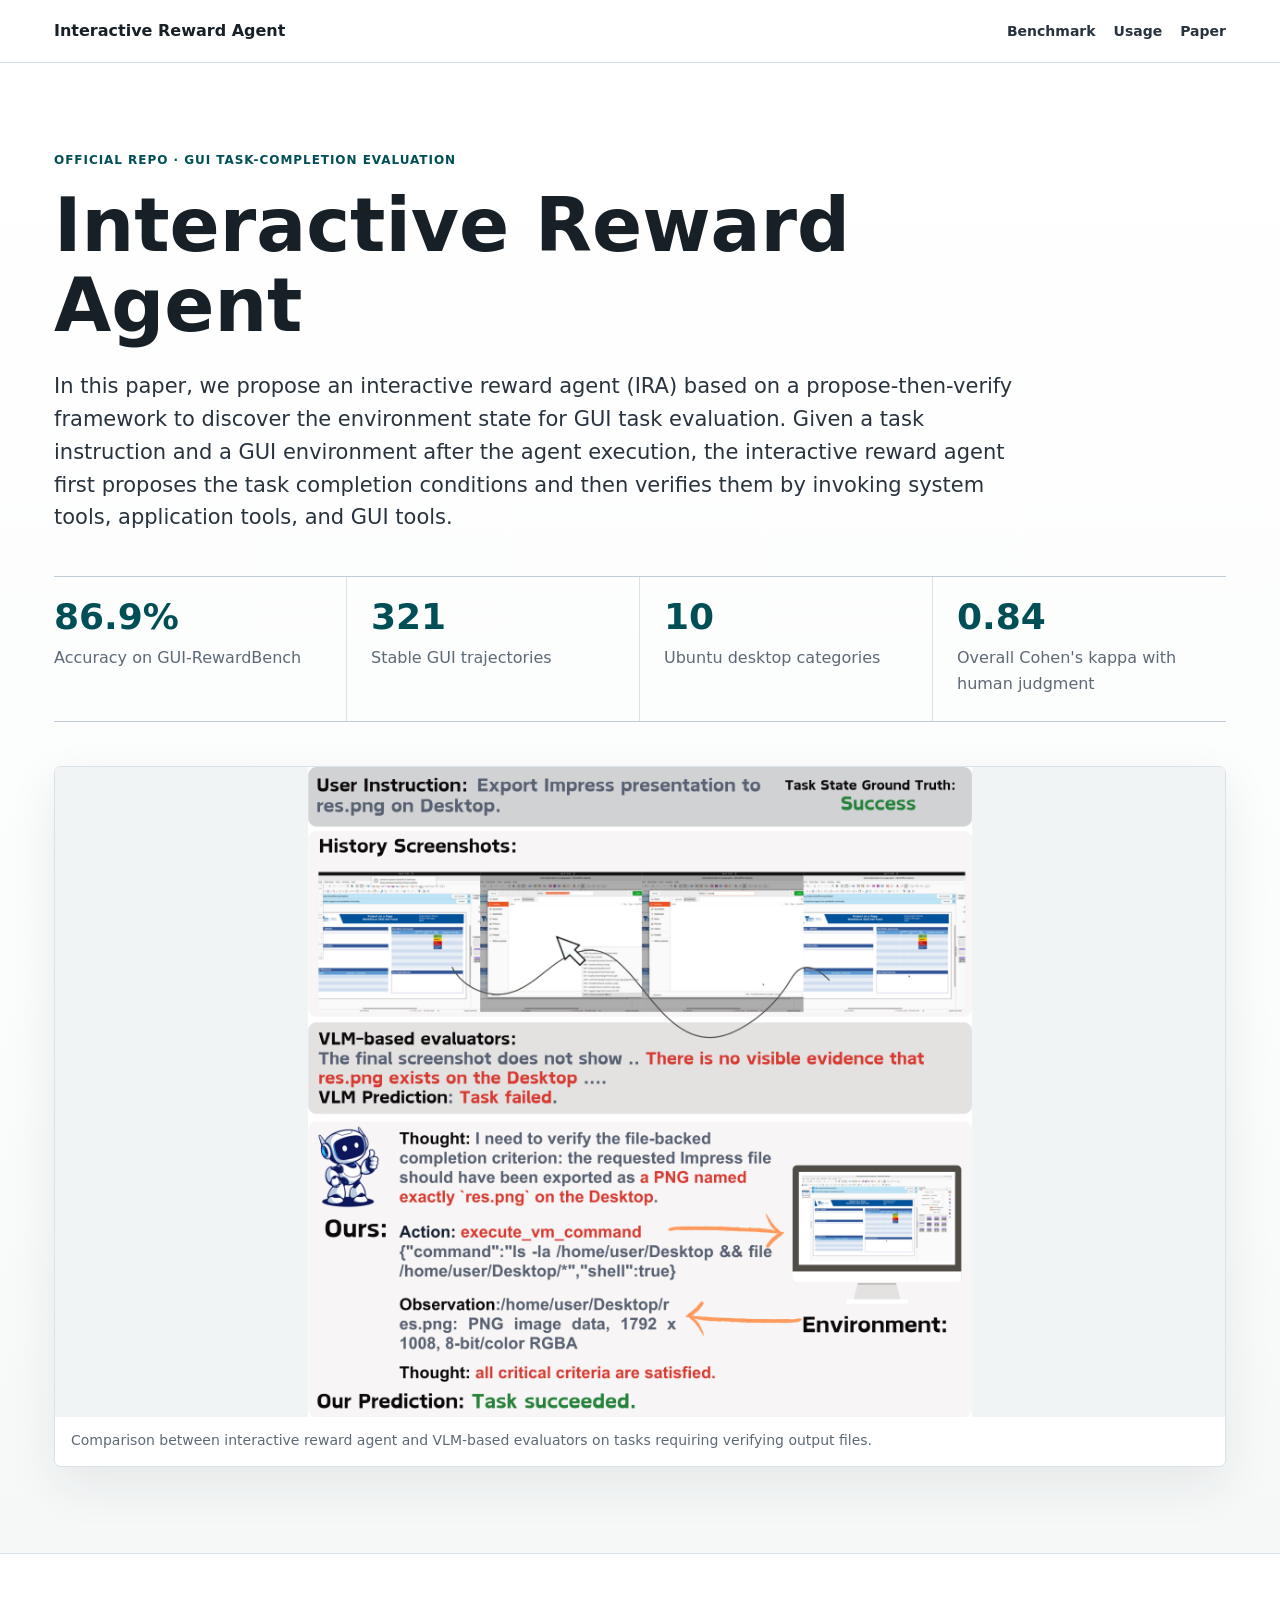
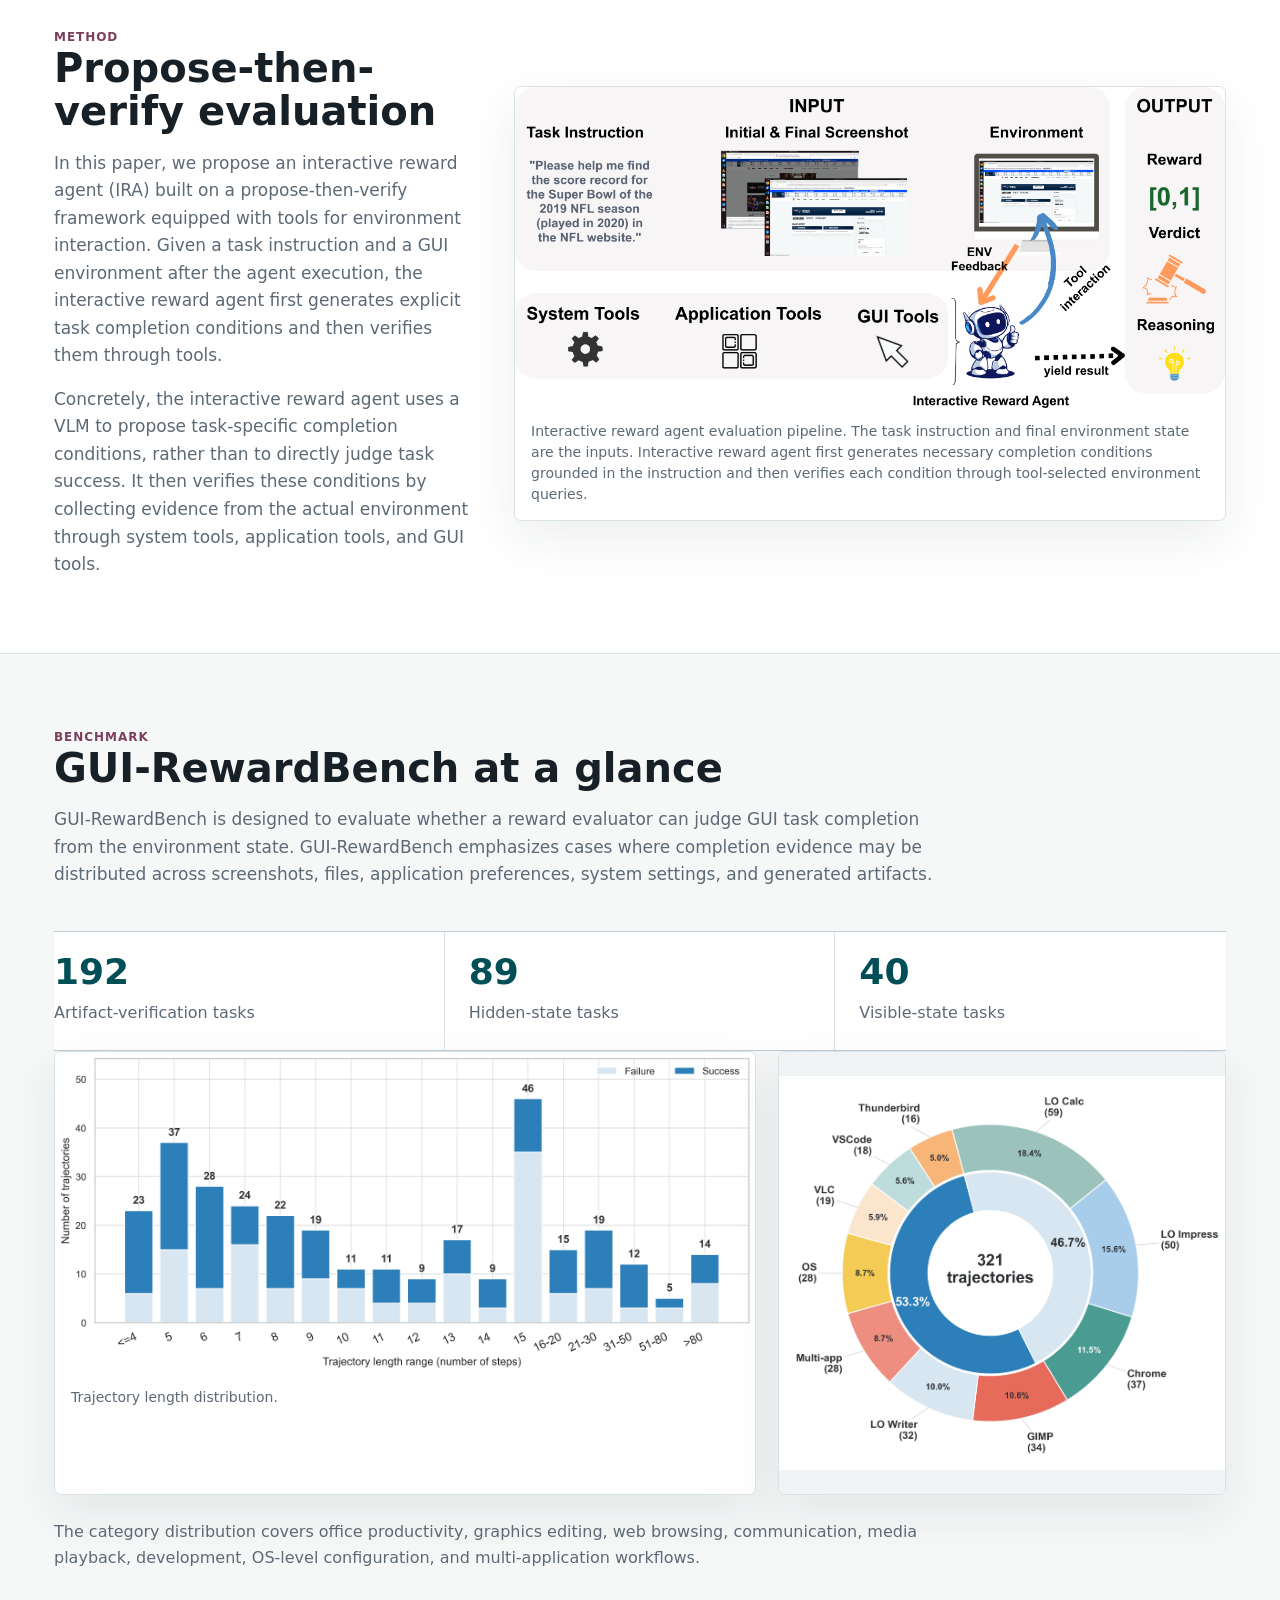
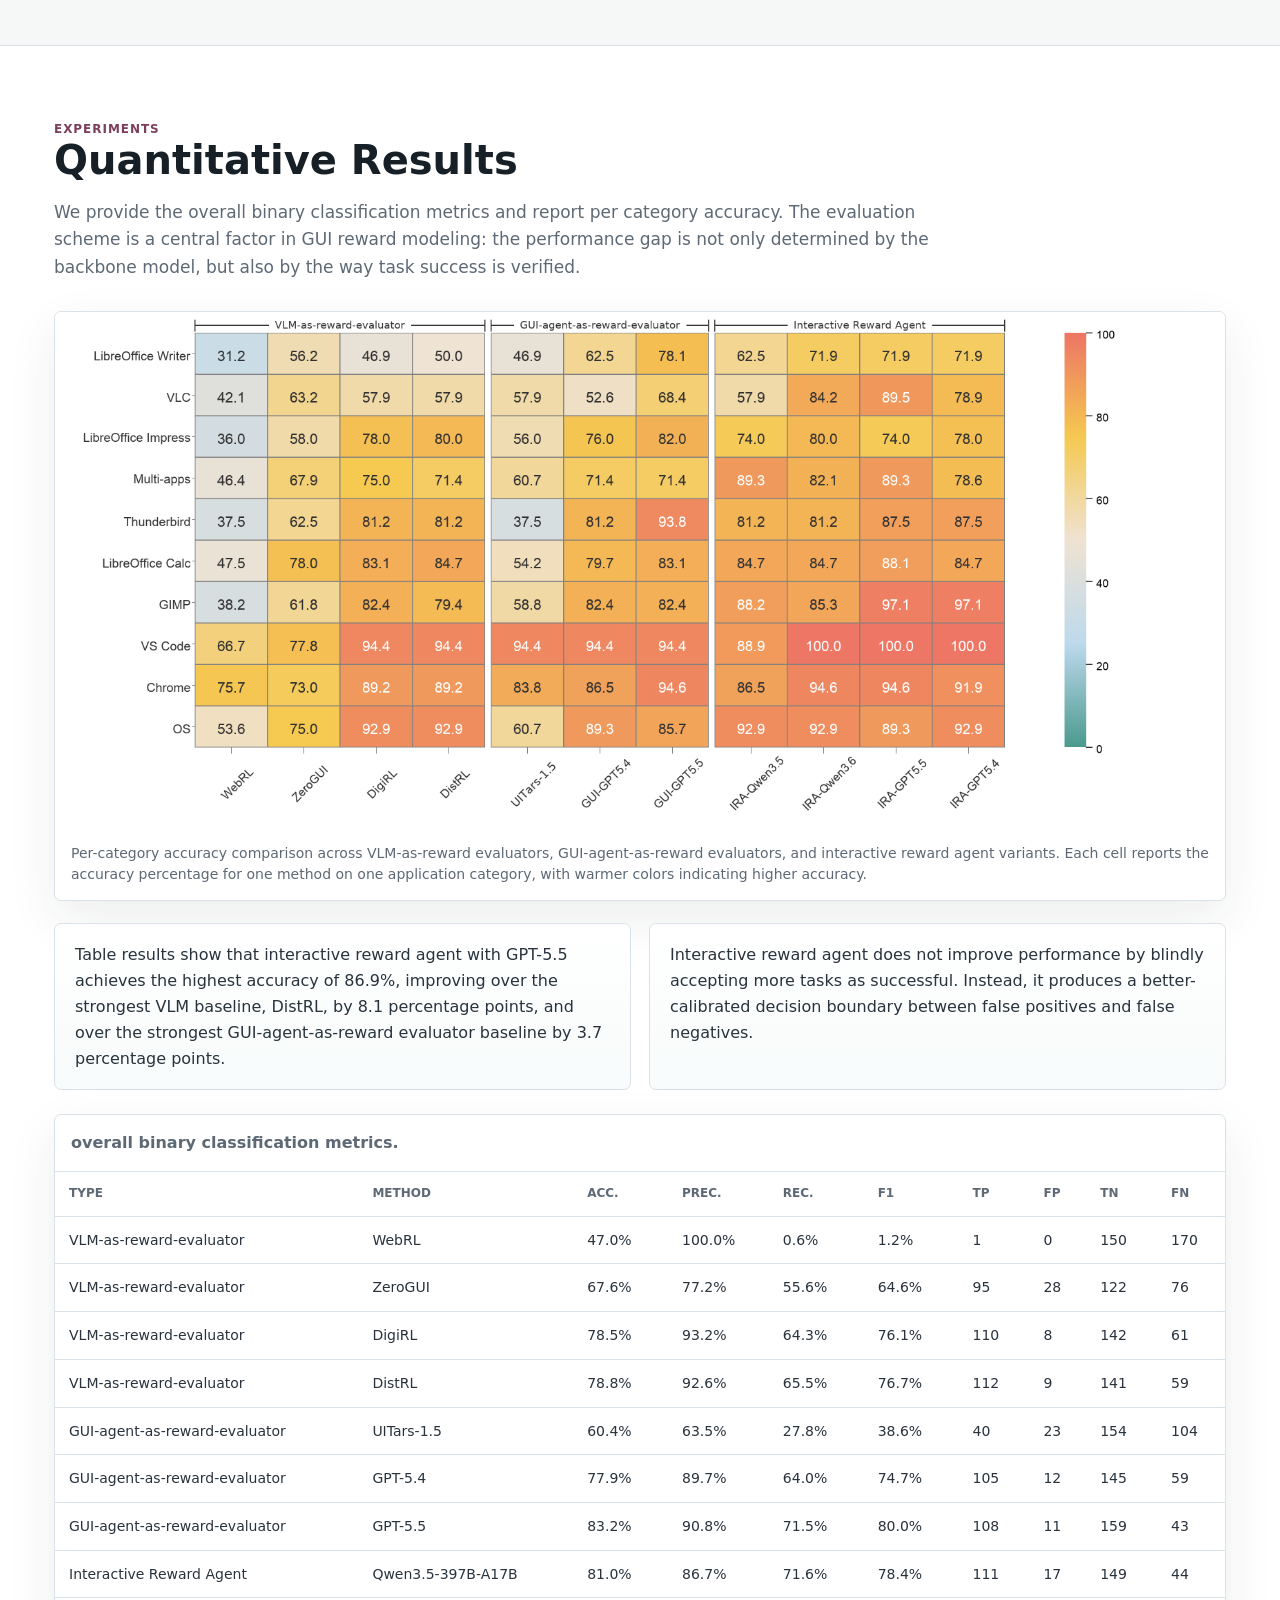
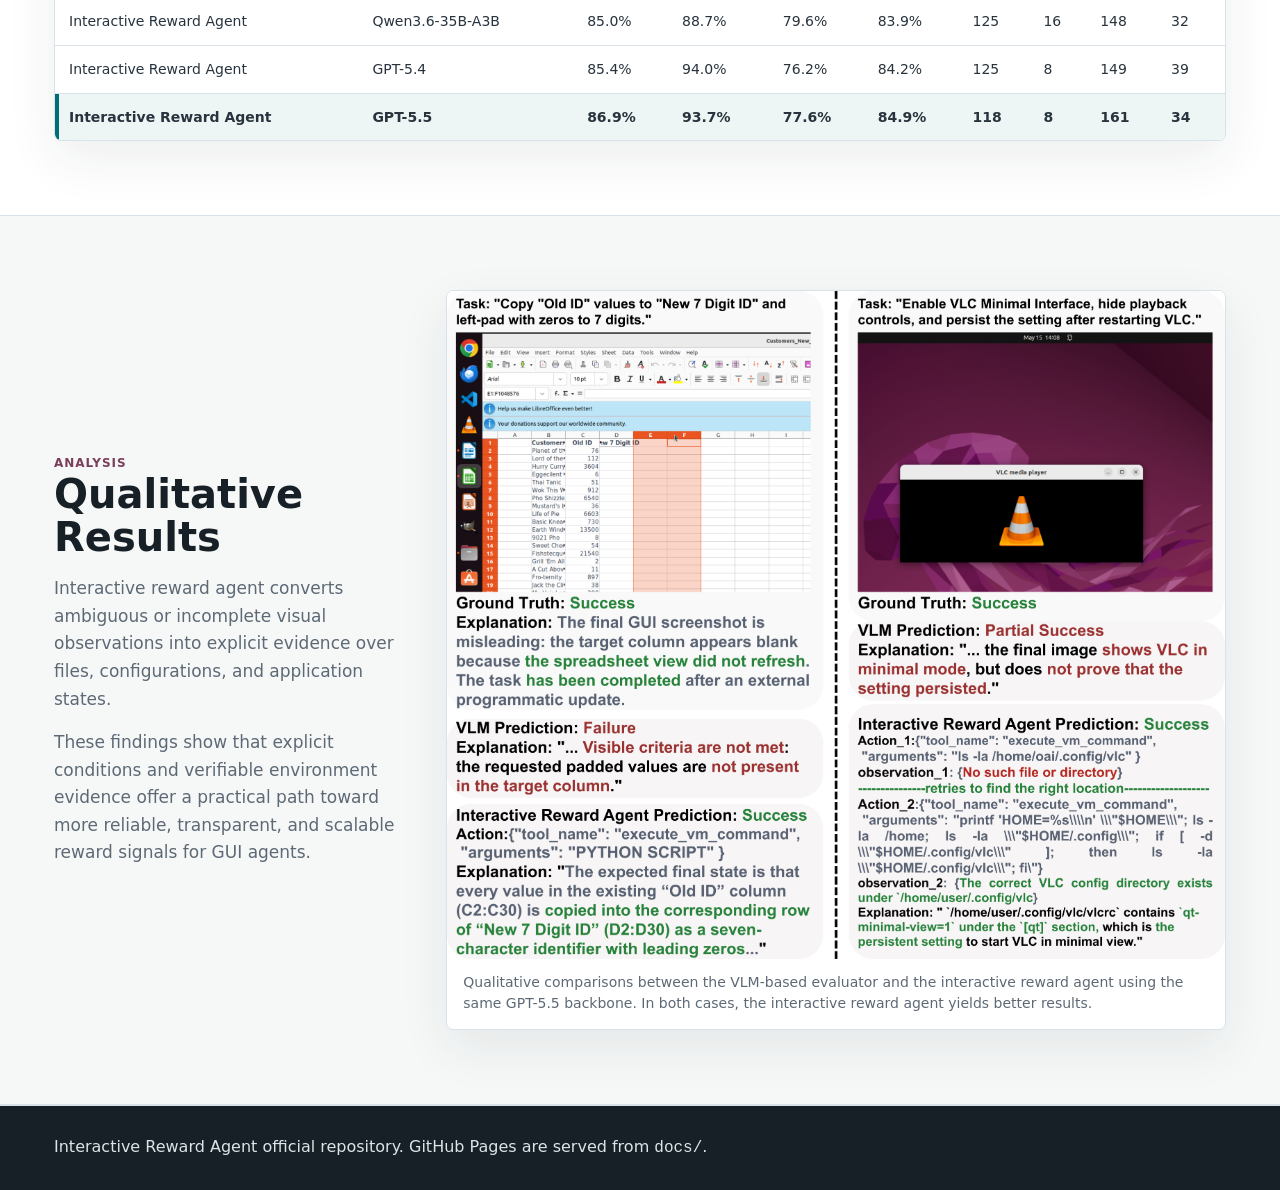
==== docs/index.html @ 178d0f8b "Add GitHub Pages site" ====
<!doctype html>
<html lang="en">
<head>
  <meta charset="utf-8">
  <meta name="viewport" content="width=device-width, initial-scale=1">
  <meta name="description" content="Official project page for Interactive Reward Agent and GUI-RewardBench.">
  <title>Interactive Reward Agent</title>
  <link rel="stylesheet" href="styles.css">
</head>
<body>
<a class="skip-link" href="#main">Skip to main content</a>
<header class="site-header">
  <nav class="nav" aria-label="Primary navigation">
    <a class="brand" href="index.html">Interactive Reward Agent</a>
    <div class="nav-links">
      <a href="benchmark.html">Benchmark</a>
      <a href="usage.html">Usage</a>
      <a href="paper.html">Paper</a>
    </div>
  </nav>
</header>

<main id="main">
  <section class="paper-hero" aria-labelledby="page-title">
    <div class="container paper-hero-inner">
      <p class="eyebrow">Official Repo · GUI Task-Completion Evaluation</p>
      <h1 id="page-title">Interactive Reward Agent</h1>
      <p class="lead">In this paper, we propose an interactive reward agent (IRA) based on a propose-then-verify framework to discover the environment state for GUI task evaluation. Given a task instruction and a GUI environment after the agent execution, the interactive reward agent first proposes the task completion conditions and then verifies them by invoking system tools, application tools, and GUI tools.</p>
      <dl class="fact-strip" aria-label="Paper summary">
        <div>
          <dt>86.9%</dt>
          <dd>Accuracy on GUI-RewardBench</dd>
        </div>
        <div>
          <dt>321</dt>
          <dd>Stable GUI trajectories</dd>
        </div>
        <div>
          <dt>10</dt>
          <dd>Ubuntu desktop categories</dd>
        </div>
        <div>
          <dt>0.84</dt>
          <dd>Overall Cohen's kappa with human judgment</dd>
        </div>
      </dl>
    </div>
    <div class="container hero-figure-wrap">
      <figure class="paper-figure hero-figure">
        <img src="assets/figures/figure1.png" width="2872" height="2812" alt="Comparison between Interactive Reward Agent and VLM-based evaluators on an output-file verification task.">
        <figcaption>Comparison between interactive reward agent and VLM-based evaluators on tasks requiring verifying output files.</figcaption>
      </figure>
    </div>
  </section>

  <section class="paper-section" aria-labelledby="method-title">
    <div class="container two-column">
      <div class="section-copy">
        <p class="section-kicker">Method</p>
        <h2 id="method-title">Propose-then-verify evaluation</h2>
        <p>In this paper, we propose an interactive reward agent (IRA) built on a propose-then-verify framework equipped with tools for environment interaction. Given a task instruction and a GUI environment after the agent execution, the interactive reward agent first generates explicit task completion conditions and then verifies them through tools.</p>
        <p>Concretely, the interactive reward agent uses a VLM to propose task-specific completion conditions, rather than to directly judge task success. It then verifies these conditions by collecting evidence from the actual environment through system tools, application tools, and GUI tools.</p>
      </div>
      <figure class="paper-figure">
        <img src="assets/figures/image.png" width="4721" height="2134" alt="Interactive Reward Agent evaluation pipeline from task instruction to final reward.">
        <figcaption>Interactive reward agent evaluation pipeline. The task instruction and final environment state are the inputs. Interactive reward agent first generates necessary completion conditions grounded in the instruction and then verifies each condition through tool-selected environment queries.</figcaption>
      </figure>
    </div>
  </section>

  <section class="paper-section muted-section" aria-labelledby="bench-title">
    <div class="container">
      <div class="section-copy wide-copy">
        <p class="section-kicker">Benchmark</p>
        <h2 id="bench-title">GUI-RewardBench at a glance</h2>
        <p>GUI-RewardBench is designed to evaluate whether a reward evaluator can judge GUI task completion from the environment state. GUI-RewardBench emphasizes cases where completion evidence may be distributed across screenshots, files, application preferences, system settings, and generated artifacts.</p>
      </div>
      <dl class="bench-strip" aria-label="GUI-RewardBench composition">
        <div><dt>192</dt><dd>Artifact-verification tasks</dd></div>
        <div><dt>89</dt><dd>Hidden-state tasks</dd></div>
        <div><dt>40</dt><dd>Visible-state tasks</dd></div>
      </dl>
      <div class="figure-pair">
        <figure class="paper-figure">
          <img src="assets/figures/rewardbench_trajectory_length.png" width="3236" height="1492" alt="Distribution of GUI-RewardBench trajectory lengths.">
          <figcaption>Trajectory length distribution.</figcaption>
        </figure>
        <figure class="paper-figure portrait-figure">
          <img src="assets/figures/rewardbench_category_outcome_donut.png" width="1955" height="1723" alt="GUI-RewardBench task category distribution.">
          <figcaption>Task category distribution.</figcaption>
        </figure>
      </div>
      <p class="section-note">The category distribution covers office productivity, graphics editing, web browsing, communication, media playback, development, OS-level configuration, and multi-application workflows.</p>
    </div>
  </section>

  <section class="paper-section" aria-labelledby="result-title">
    <div class="container">
      <div class="section-copy wide-copy">
        <p class="section-kicker">Experiments</p>
        <h2 id="result-title">Quantitative Results</h2>
        <p>We provide the overall binary classification metrics and report per category accuracy. The evaluation scheme is a central factor in GUI reward modeling: the performance gap is not only determined by the backbone model, but also by the way task success is verified.</p>
      </div>
      <figure class="paper-figure wide-figure">
        <img src="assets/figures/imageheat_annotated.png" width="3390" height="1500" alt="Per-category accuracy heatmap across evaluator families.">
        <figcaption>Per-category accuracy comparison across VLM-as-reward evaluators, GUI-agent-as-reward evaluators, and interactive reward agent variants. Each cell reports the accuracy percentage for one method on one application category, with warmer colors indicating higher accuracy.</figcaption>
      </figure>
      <div class="result-readout">
        <p>Table results show that interactive reward agent with GPT-5.5 achieves the highest accuracy of 86.9%, improving over the strongest VLM baseline, DistRL, by 8.1 percentage points, and over the strongest GUI-agent-as-reward evaluator baseline by 3.7 percentage points.</p>
        <p>Interactive reward agent does not improve performance by blindly accepting more tasks as successful. Instead, it produces a better-calibrated decision boundary between false positives and false negatives.</p>
      </div>
      <div class="table-wrap paper-table-wrap" aria-label="Overall binary classification metrics">
        <table>
          <caption>overall binary classification metrics.</caption>
          <thead>
            <tr>
              <th>Type</th>
              <th>Method</th>
              <th>Acc.</th>
              <th>Prec.</th>
              <th>Rec.</th>
              <th>F1</th>
              <th>TP</th>
              <th>FP</th>
              <th>TN</th>
              <th>FN</th>
            </tr>
          </thead>
          <tbody>
            <tr><td>VLM-as-reward-evaluator</td><td>WebRL</td><td>47.0%</td><td>100.0%</td><td>0.6%</td><td>1.2%</td><td>1</td><td>0</td><td>150</td><td>170</td></tr>
            <tr><td>VLM-as-reward-evaluator</td><td>ZeroGUI</td><td>67.6%</td><td>77.2%</td><td>55.6%</td><td>64.6%</td><td>95</td><td>28</td><td>122</td><td>76</td></tr>
            <tr><td>VLM-as-reward-evaluator</td><td>DigiRL</td><td>78.5%</td><td>93.2%</td><td>64.3%</td><td>76.1%</td><td>110</td><td>8</td><td>142</td><td>61</td></tr>
            <tr><td>VLM-as-reward-evaluator</td><td>DistRL</td><td>78.8%</td><td>92.6%</td><td>65.5%</td><td>76.7%</td><td>112</td><td>9</td><td>141</td><td>59</td></tr>
            <tr><td>GUI-agent-as-reward-evaluator</td><td>UITars-1.5</td><td>60.4%</td><td>63.5%</td><td>27.8%</td><td>38.6%</td><td>40</td><td>23</td><td>154</td><td>104</td></tr>
            <tr><td>GUI-agent-as-reward-evaluator</td><td>GPT-5.4</td><td>77.9%</td><td>89.7%</td><td>64.0%</td><td>74.7%</td><td>105</td><td>12</td><td>145</td><td>59</td></tr>
            <tr><td>GUI-agent-as-reward-evaluator</td><td>GPT-5.5</td><td>83.2%</td><td>90.8%</td><td>71.5%</td><td>80.0%</td><td>108</td><td>11</td><td>159</td><td>43</td></tr>
            <tr><td>Interactive Reward Agent</td><td>Qwen3.5-397B-A17B</td><td>81.0%</td><td>86.7%</td><td>71.6%</td><td>78.4%</td><td>111</td><td>17</td><td>149</td><td>44</td></tr>
            <tr><td>Interactive Reward Agent</td><td>Qwen3.6-35B-A3B</td><td>85.0%</td><td>88.7%</td><td>79.6%</td><td>83.9%</td><td>125</td><td>16</td><td>148</td><td>32</td></tr>
            <tr><td>Interactive Reward Agent</td><td>GPT-5.4</td><td>85.4%</td><td>94.0%</td><td>76.2%</td><td>84.2%</td><td>125</td><td>8</td><td>149</td><td>39</td></tr>
            <tr class="highlight-row"><td>Interactive Reward Agent</td><td>GPT-5.5</td><td>86.9%</td><td>93.7%</td><td>77.6%</td><td>84.9%</td><td>118</td><td>8</td><td>161</td><td>34</td></tr>
          </tbody>
        </table>
      </div>
    </div>
  </section>

  <section class="paper-section muted-section" aria-labelledby="qual-title">
    <div class="container two-column qualitative-grid">
      <div class="section-copy">
        <p class="section-kicker">Analysis</p>
        <h2 id="qual-title">Qualitative Results</h2>
        <p>Interactive reward agent converts ambiguous or incomplete visual observations into explicit evidence over files, configurations, and application states.</p>
        <p>These findings show that explicit conditions and verifiable environment evidence offer a practical path toward more reliable, transparent, and scalable reward signals for GUI agents.</p>
      </div>
      <figure class="paper-figure">
        <img src="assets/figures/quant.png" width="4477" height="3845" alt="Qualitative comparison between the VLM-based evaluator and Interactive Reward Agent.">
        <figcaption>Qualitative comparisons between the VLM-based evaluator and the interactive reward agent using the same GPT-5.5 backbone. In both cases, the interactive reward agent yields better results.</figcaption>
      </figure>
    </div>
  </section>
</main>
<footer class="footer">
  <div class="container">
    <p>Interactive Reward Agent official repository. GitHub Pages are served from <code>docs/</code>.</p>
  </div>
</footer>
</body>
</html>
---- docs/styles.css ----
:root {
  --ink: #172026;
  --ink-soft: #28333d;
  --muted: #5d6975;
  --line: #d9e2e8;
  --line-strong: #bfccd5;
  --paper: #ffffff;
  --page: #f6f8f8;
  --page-warm: #f9f7f2;
  --tint: #edf6f4;
  --teal: #006d77;
  --teal-dark: #004f56;
  --plum: #7b3f5c;
  --gold: #9a6b10;
  --focus: #1b6fc9;
  --shadow: 0 18px 50px rgba(23, 32, 38, 0.08);
}

* { box-sizing: border-box; }

html { scroll-behavior: smooth; }

body {
  margin: 0;
  color: var(--ink);
  background: var(--page);
  font-family: Inter, ui-sans-serif, system-ui, -apple-system, BlinkMacSystemFont, "Segoe UI", sans-serif;
  font-size: 16px;
  line-height: 1.62;
  letter-spacing: 0;
}

a {
  color: var(--teal-dark);
  text-decoration-thickness: 0.08em;
  text-underline-offset: 0.18em;
}

a:focus-visible,
button:focus-visible {
  outline: 3px solid var(--focus);
  outline-offset: 3px;
}

code { font-family: "SFMono-Regular", Consolas, "Liberation Mono", monospace; }

.skip-link {
  position: absolute;
  left: 16px;
  top: -60px;
  z-index: 1000;
  background: var(--paper);
  color: var(--ink);
  padding: 10px 14px;
  border: 1px solid var(--line);
  border-radius: 6px;
}

.skip-link:focus { top: 16px; }

.site-header {
  position: sticky;
  top: 0;
  z-index: 100;
  background: rgba(255, 255, 255, 0.94);
  border-bottom: 1px solid var(--line);
  backdrop-filter: blur(14px);
}

.nav {
  max-width: 1220px;
  margin: 0 auto;
  min-height: 62px;
  padding: 0 24px;
  display: flex;
  align-items: center;
  justify-content: space-between;
  gap: 24px;
}

.brand {
  font-weight: 850;
  color: var(--ink);
  text-decoration: none;
}

.nav-links {
  display: flex;
  align-items: center;
  gap: 18px;
  flex-wrap: wrap;
}

.nav-links a {
  color: var(--ink-soft);
  text-decoration: none;
  font-weight: 760;
  font-size: 14px;
}

.nav-links a:hover { color: var(--teal-dark); }

.container {
  max-width: 1220px;
  margin: 0 auto;
  padding: 74px 24px;
}

.paper-hero {
  background:
    linear-gradient(180deg, #ffffff 0%, #fbfcfc 62%, var(--page) 100%);
  border-bottom: 1px solid var(--line);
}

.paper-hero-inner {
  padding-top: 88px;
  padding-bottom: 34px;
}

.eyebrow,
.section-kicker {
  margin: 0 0 16px;
  color: var(--teal-dark);
  font-size: 12px;
  font-weight: 850;
  letter-spacing: 0.08em;
  text-transform: uppercase;
}

h1,
h2,
h3 {
  margin: 0;
  color: var(--ink);
  line-height: 1.08;
  letter-spacing: 0;
}

h1 {
  max-width: 980px;
  font-size: 74px;
}

h2 { font-size: 40px; }
h3 { font-size: 21px; }

.lead {
  max-width: 980px;
  margin: 24px 0 0;
  color: var(--ink-soft);
  font-size: 21px;
  line-height: 1.56;
}

.fact-strip,
.bench-strip {
  margin: 42px 0 0;
  padding: 0;
  display: grid;
  border-top: 1px solid var(--line-strong);
  border-bottom: 1px solid var(--line-strong);
}

.fact-strip {
  grid-template-columns: repeat(4, 1fr);
}

.bench-strip {
  grid-template-columns: repeat(3, 1fr);
  background: var(--paper);
}

.fact-strip div,
.bench-strip div {
  padding: 22px 24px 24px;
  border-right: 1px solid var(--line);
}

.fact-strip div:first-child,
.bench-strip div:first-child {
  padding-left: 0;
}

.fact-strip div:last-child,
.bench-strip div:last-child {
  border-right: 0;
}

dt {
  margin: 0;
  color: var(--teal-dark);
  font-size: 36px;
  font-weight: 880;
  line-height: 1;
}

dd {
  margin: 10px 0 0;
  color: var(--muted);
}

.hero-figure-wrap {
  padding-top: 10px;
  padding-bottom: 86px;
}

.paper-section {
  background: var(--paper);
  border-bottom: 1px solid var(--line);
}

.muted-section {
  background: var(--page);
}

.two-column {
  display: grid;
  grid-template-columns: minmax(290px, 0.74fr) minmax(0, 1.26fr);
  gap: 42px;
  align-items: center;
}

.qualitative-grid {
  grid-template-columns: minmax(280px, 0.62fr) minmax(0, 1.38fr);
}

.section-copy {
  max-width: 590px;
}

.wide-copy {
  max-width: 900px;
  margin-bottom: 30px;
}

.section-copy p {
  margin: 16px 0 0;
  color: var(--muted);
  font-size: 17px;
}

.section-copy .section-kicker {
  margin-top: 0;
  color: var(--plum);
  font-size: 12px;
}

.paper-figure,
.media-block {
  margin: 0;
  overflow: hidden;
  background: var(--paper);
  border: 1px solid var(--line);
  border-radius: 7px;
  box-shadow: var(--shadow);
}

.paper-figure img,
.media-image {
  display: block;
  width: 100%;
  height: auto;
  background: #f1f4f5;
}

.hero-figure {
  max-height: 760px;
}

.hero-figure img {
  max-height: 650px;
  object-fit: contain;
}

figcaption {
  color: var(--muted);
  font-size: 14px;
  line-height: 1.5;
  padding: 13px 16px 15px;
}

.figure-pair,
.media-grid {
  display: grid;
  grid-template-columns: minmax(0, 1.22fr) minmax(280px, 0.78fr);
  gap: 22px;
  align-items: stretch;
}

.portrait-figure img {
  height: 100%;
  object-fit: contain;
}

.wide-figure {
  margin-top: 18px;
}

.section-note {
  max-width: 900px;
  margin: 24px 0 0;
  color: var(--muted);
  font-size: 16px;
}

.result-readout {
  display: grid;
  grid-template-columns: repeat(2, minmax(0, 1fr));
  gap: 18px;
  margin: 22px 0 22px;
}

.result-readout p {
  margin: 0;
  padding: 18px 20px;
  color: var(--ink-soft);
  background: linear-gradient(180deg, #ffffff 0%, #f8fbfb 100%);
  border: 1px solid var(--line);
  border-radius: 7px;
}

.table-wrap {
  overflow-x: auto;
  border: 1px solid var(--line);
  border-radius: 7px;
  background: var(--paper);
  box-shadow: var(--shadow);
}

.paper-table-wrap {
  margin-top: 24px;
}

table {
  width: 100%;
  border-collapse: collapse;
  min-width: 780px;
}

caption {
  caption-side: top;
  padding: 15px 16px;
  color: var(--muted);
  font-weight: 760;
  text-align: left;
  border-bottom: 1px solid var(--line);
}

th,
td {
  padding: 12px 14px;
  border-bottom: 1px solid var(--line);
  text-align: left;
  vertical-align: top;
}

th {
  color: var(--muted);
  font-size: 12px;
  font-weight: 820;
  text-transform: uppercase;
}

td {
  color: var(--ink-soft);
  font-size: 14px;
}

tr:last-child td { border-bottom: 0; }

.highlight-row {
  background: #edf6f4;
  font-weight: 820;
}

.highlight-row td:first-child {
  box-shadow: inset 4px 0 0 var(--teal);
}

.paper-table-wrap table {
  min-width: 980px;
}

.paper-table-wrap td,
.paper-table-wrap th {
  white-space: nowrap;
}

.band {
  border-top: 1px solid var(--line);
  background: var(--paper);
}

.band.soft { background: var(--page); }

.section-heading {
  max-width: 840px;
  margin-bottom: 28px;
}

.section-heading h1,
.section-heading h2 {
  margin: 0;
  font-size: 40px;
  line-height: 1.12;
}

.section-heading p {
  margin: 14px 0 0;
  color: var(--muted);
  font-size: 17px;
}

.metrics {
  display: grid;
  grid-template-columns: repeat(4, 1fr);
  gap: 14px;
}

.metric,
.feature,
.callout {
  background: var(--paper);
  border: 1px solid var(--line);
  border-radius: 7px;
}

.metric {
  padding: 20px;
  min-height: 132px;
}

.metric strong {
  display: block;
  color: var(--teal-dark);
  font-size: 34px;
  line-height: 1.1;
}

.metric span {
  display: block;
  margin-top: 8px;
  color: var(--muted);
}

.split {
  display: grid;
  grid-template-columns: minmax(0, 0.96fr) minmax(320px, 1.04fr);
  gap: 32px;
  align-items: center;
}

.split.reversed {
  grid-template-columns: minmax(0, 1.1fr) minmax(300px, 0.9fr);
}

.feature-grid {
  display: grid;
  grid-template-columns: repeat(3, 1fr);
  gap: 16px;
}

.feature {
  padding: 22px;
}

.feature h3,
.callout h3 {
  margin: 0 0 10px;
  font-size: 20px;
}

.feature p,
.callout p {
  margin: 0;
  color: var(--muted);
}

.callout {
  padding: 24px;
  background: var(--tint);
}

.button {
  display: inline-flex;
  align-items: center;
  justify-content: center;
  min-height: 44px;
  padding: 10px 16px;
  border: 1px solid var(--line);
  border-radius: 6px;
  text-decoration: none;
  font-weight: 820;
  background: var(--paper);
  color: var(--ink);
}

.button.primary {
  background: var(--teal);
  color: white;
  border-color: var(--teal);
}

.hero-actions {
  display: flex;
  flex-wrap: wrap;
  gap: 12px;
  margin-top: 28px;
}

.code-block {
  overflow-x: auto;
  margin: 0;
  padding: 18px;
  border: 1px solid #23313a;
  border-radius: 7px;
  background: #111a20;
  color: #e9f2f3;
  font-size: 14px;
  line-height: 1.55;
}

.note {
  margin-top: 18px;
  padding: 14px 16px;
  border-left: 4px solid var(--teal);
  background: var(--tint);
  color: var(--muted);
}

.footer {
  border-top: 1px solid var(--line);
  background: var(--ink);
  color: #dbe5e8;
}

.footer .container {
  padding-top: 28px;
  padding-bottom: 28px;
}

.footer p { margin: 0; }

@media (max-width: 980px) {
  h1 { font-size: 56px; }
  h2,
  .section-heading h1,
  .section-heading h2 { font-size: 34px; }
  .fact-strip,
  .bench-strip,
  .result-readout,
  .metrics,
  .feature-grid,
  .media-grid,
  .figure-pair,
  .two-column,
  .qualitative-grid,
  .split,
  .split.reversed {
    grid-template-columns: 1fr;
  }
  .fact-strip div,
  .bench-strip div {
    border-right: 0;
    border-bottom: 1px solid var(--line);
    padding-left: 0;
  }
  .fact-strip div:last-child,
  .bench-strip div:last-child {
    border-bottom: 0;
  }
}

@media (max-width: 640px) {
  .nav {
    align-items: flex-start;
    flex-direction: column;
    padding-top: 14px;
    padding-bottom: 14px;
  }
  .nav-links {
    gap: 14px;
  }
  .container {
    padding-left: 18px;
    padding-right: 18px;
  }
  .paper-hero-inner {
    padding-top: 58px;
    padding-bottom: 24px;
  }
  .hero-figure-wrap {
    padding-top: 6px;
    padding-bottom: 58px;
  }
  h1 { font-size: 40px; }
  h2,
  .section-heading h1,
  .section-heading h2 { font-size: 29px; }
  .lead {
    font-size: 18px;
  }
  dt {
    font-size: 32px;
  }
  .section-copy p {
    font-size: 16px;
  }
  th,
  td {
    padding: 10px 12px;
  }
}
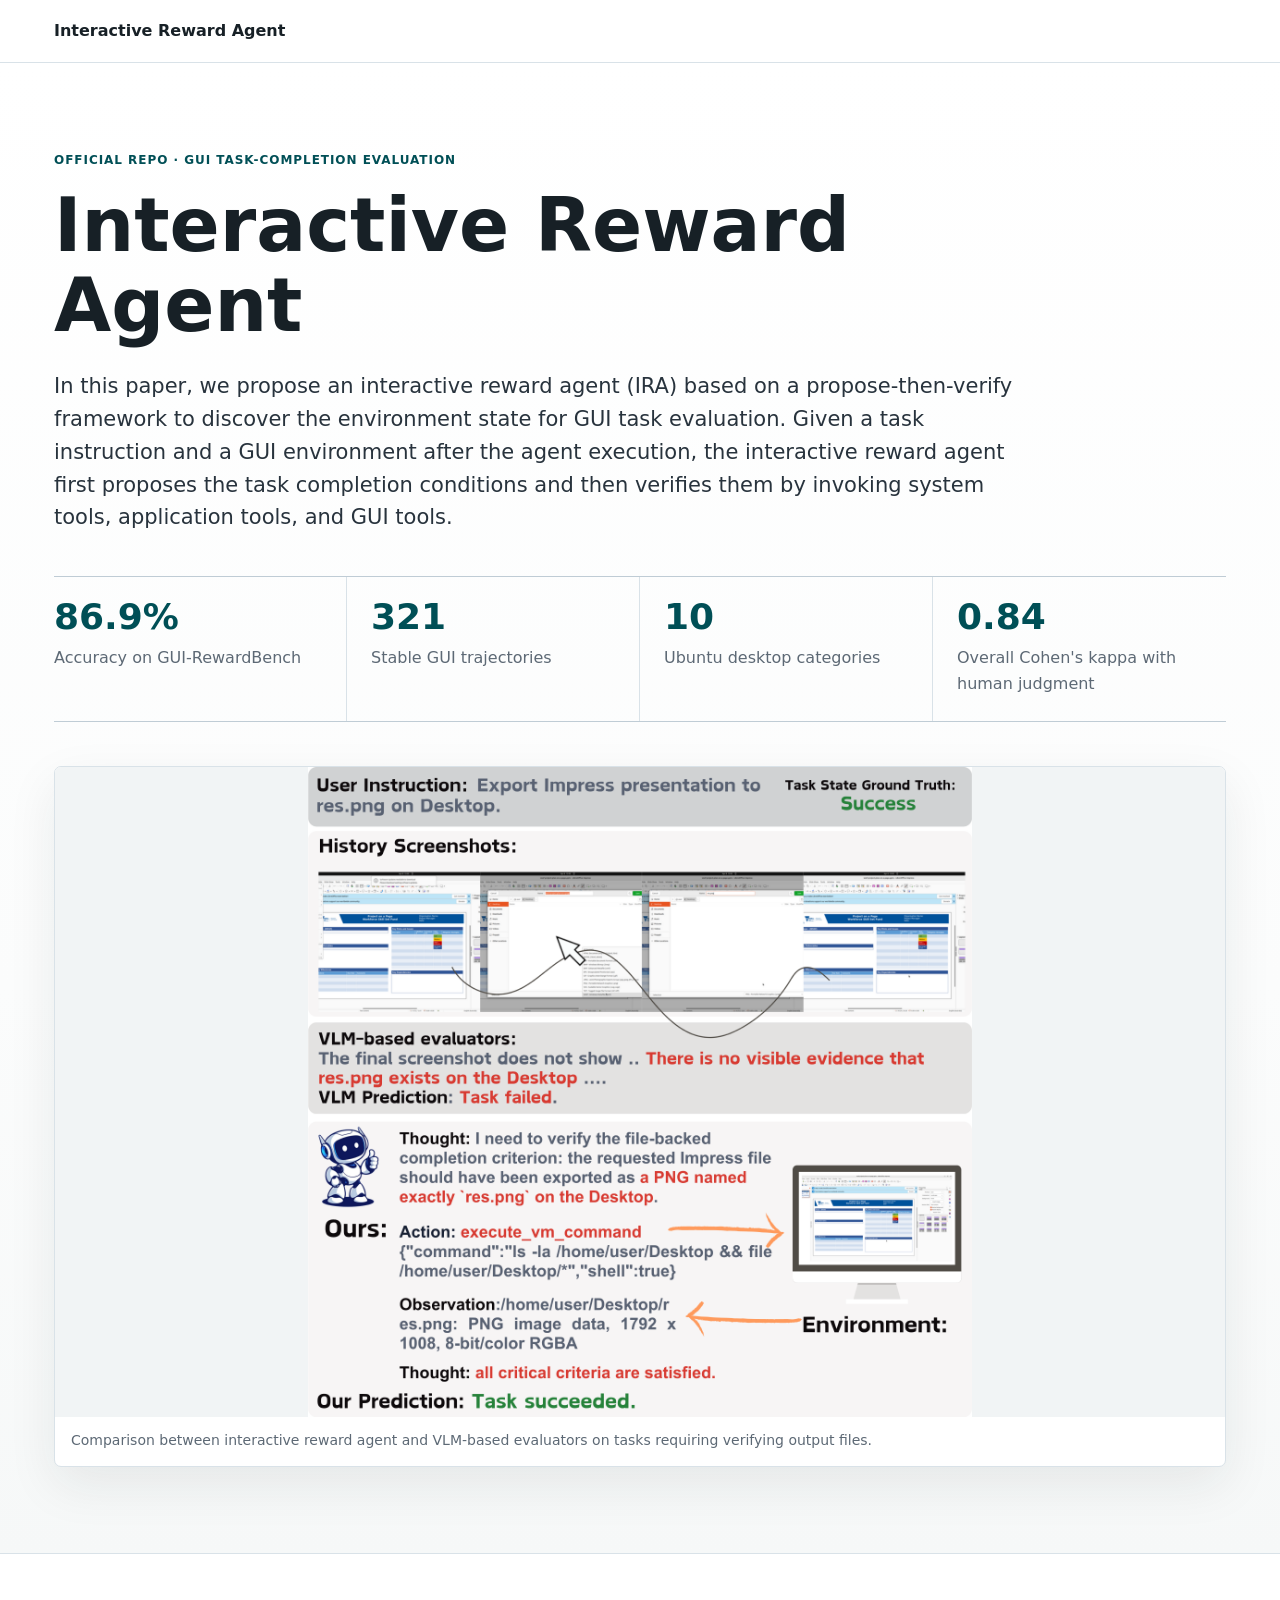
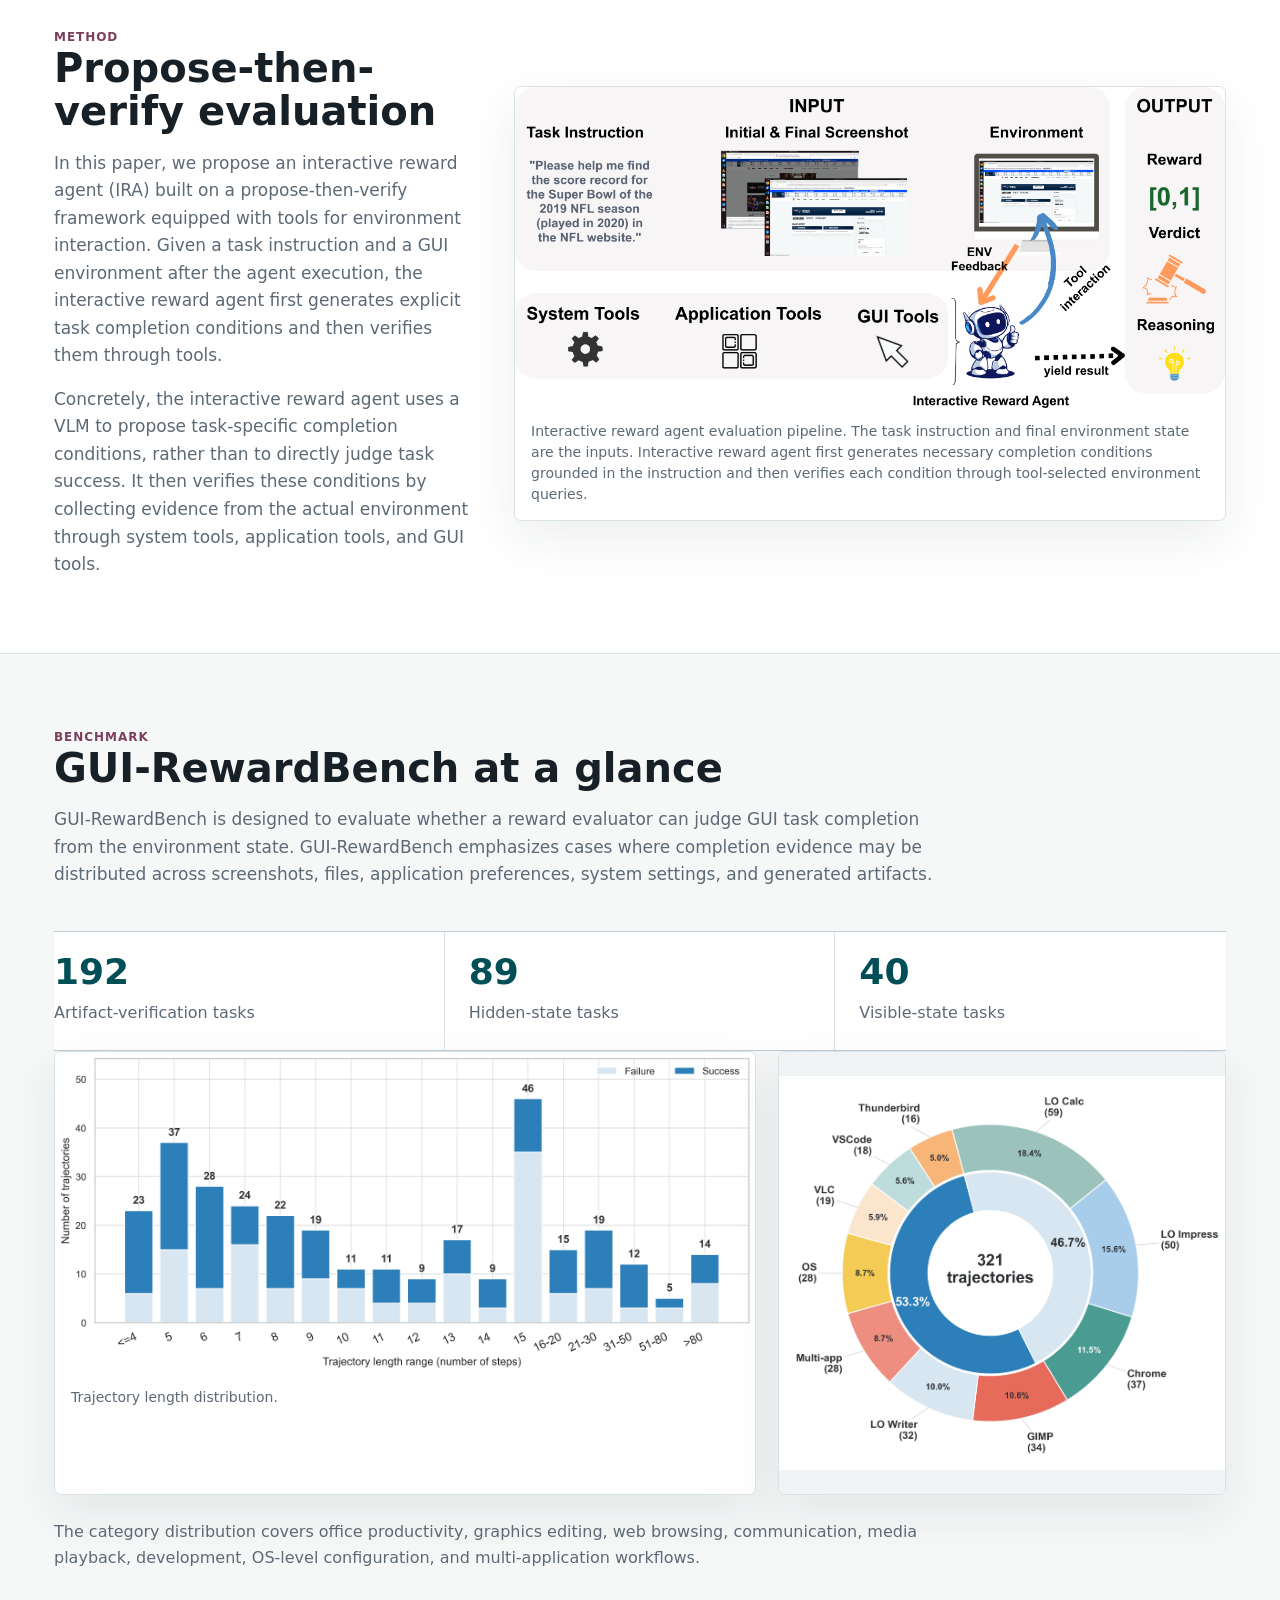
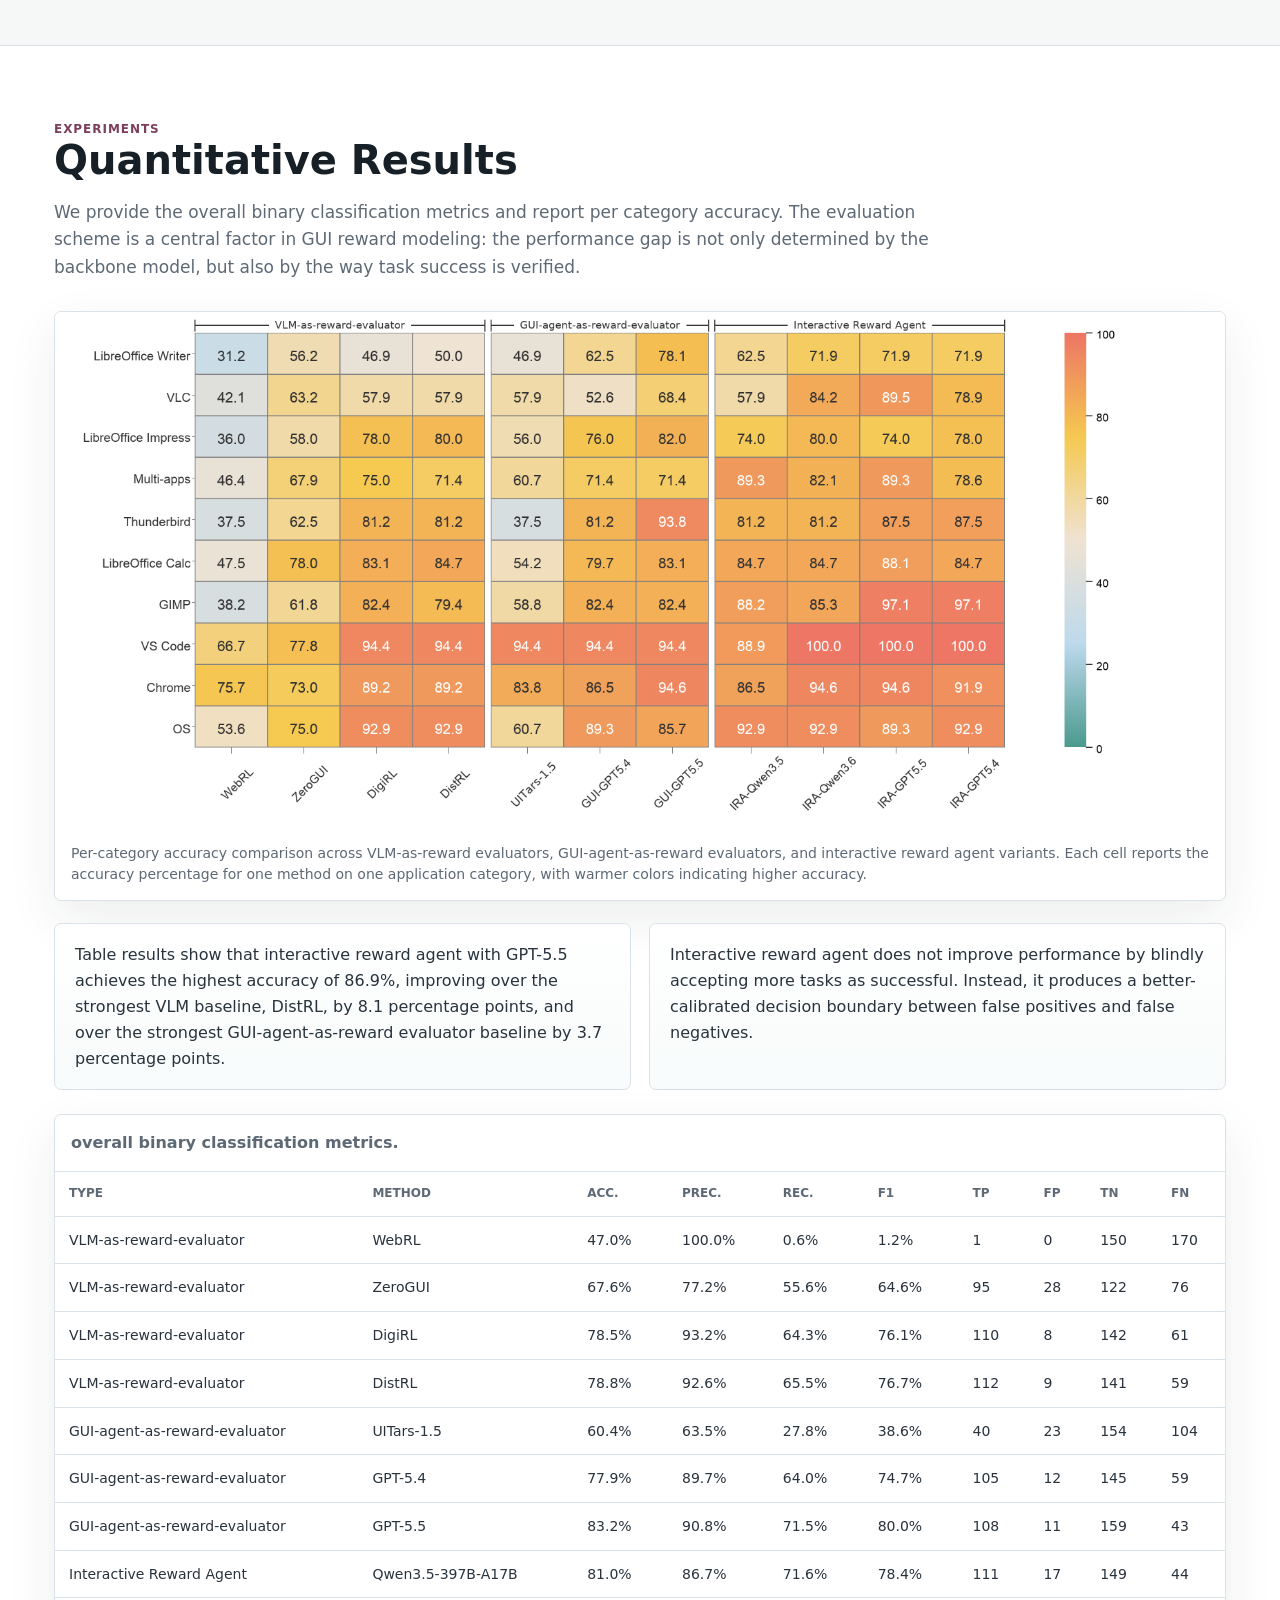
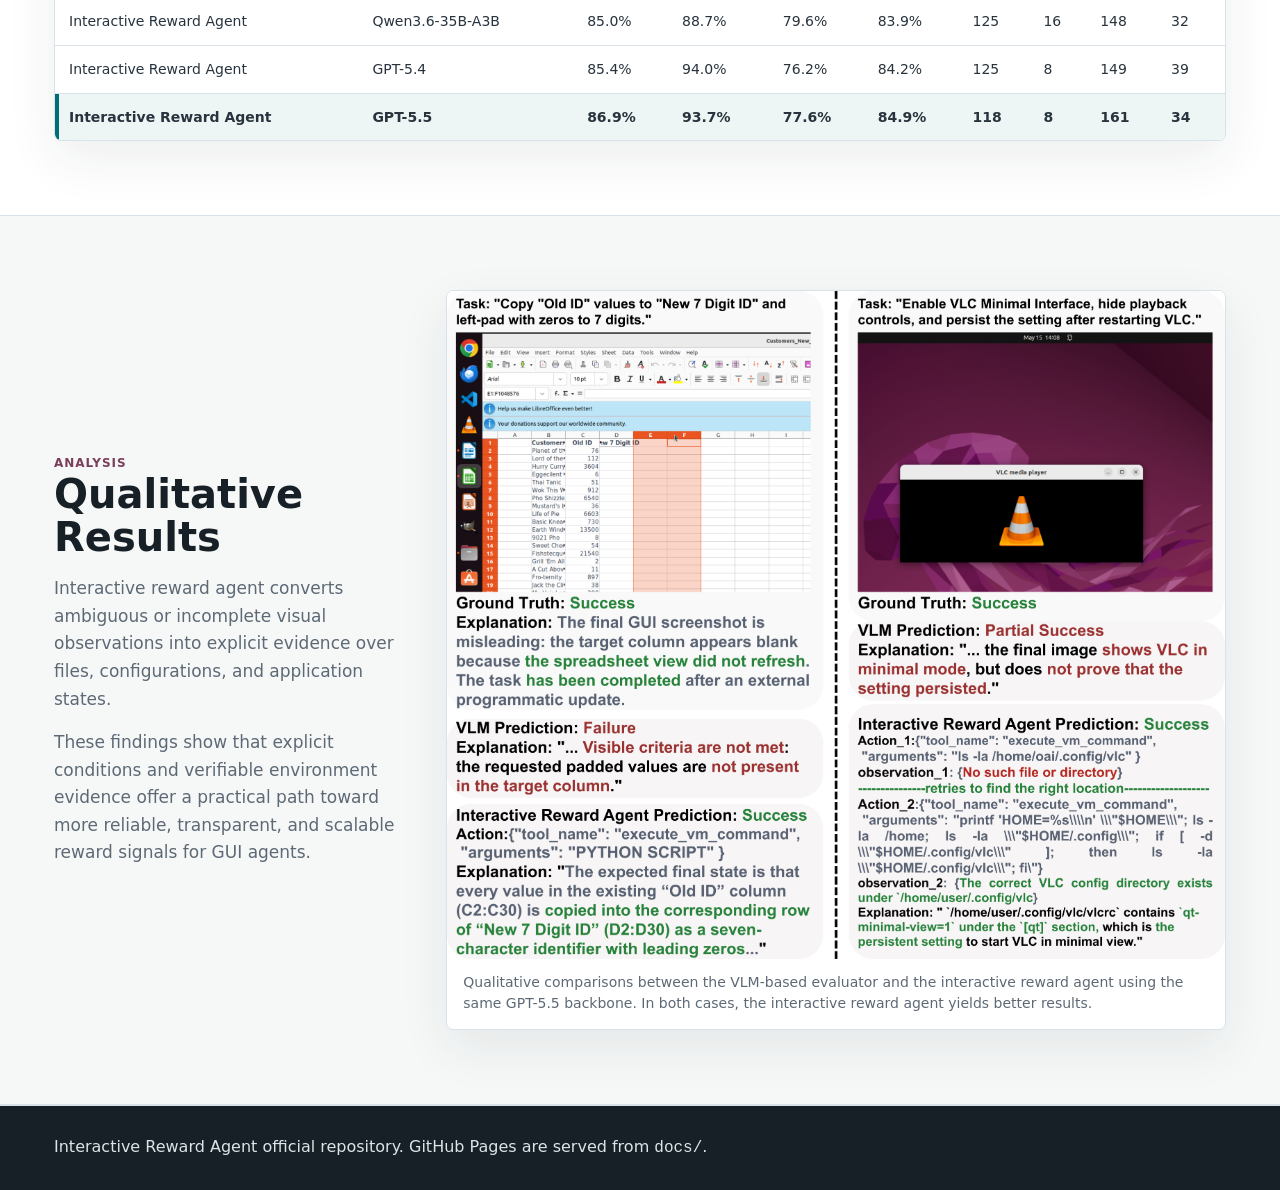
==== commit d0d4e6c7: "Simplify GitHub Pages to single page" ====
--- a/docs/index.html
+++ b/docs/index.html
@@ -10,13 +10,8 @@
 <body>
 <a class="skip-link" href="#main">Skip to main content</a>
 <header class="site-header">
-  <nav class="nav" aria-label="Primary navigation">
+  <nav class="nav single-page-nav" aria-label="Site">
     <a class="brand" href="index.html">Interactive Reward Agent</a>
-    <div class="nav-links">
-      <a href="benchmark.html">Benchmark</a>
-      <a href="usage.html">Usage</a>
-      <a href="paper.html">Paper</a>
-    </div>
   </nav>
 </header>
 
--- a/docs/styles.css
+++ b/docs/styles.css
@@ -78,27 +78,15 @@
   gap: 24px;
 }
 
+.single-page-nav {
+  justify-content: flex-start;
+}
+
 .brand {
   font-weight: 850;
   color: var(--ink);
   text-decoration: none;
 }
-
-.nav-links {
-  display: flex;
-  align-items: center;
-  gap: 18px;
-  flex-wrap: wrap;
-}
-
-.nav-links a {
-  color: var(--ink-soft);
-  text-decoration: none;
-  font-weight: 760;
-  font-size: 14px;
-}
-
-.nav-links a:hover { color: var(--teal-dark); }
 
 .container {
   max-width: 1220px;
@@ -578,9 +566,6 @@
     padding-top: 14px;
     padding-bottom: 14px;
   }
-  .nav-links {
-    gap: 14px;
-  }
   .container {
     padding-left: 18px;
     padding-right: 18px;
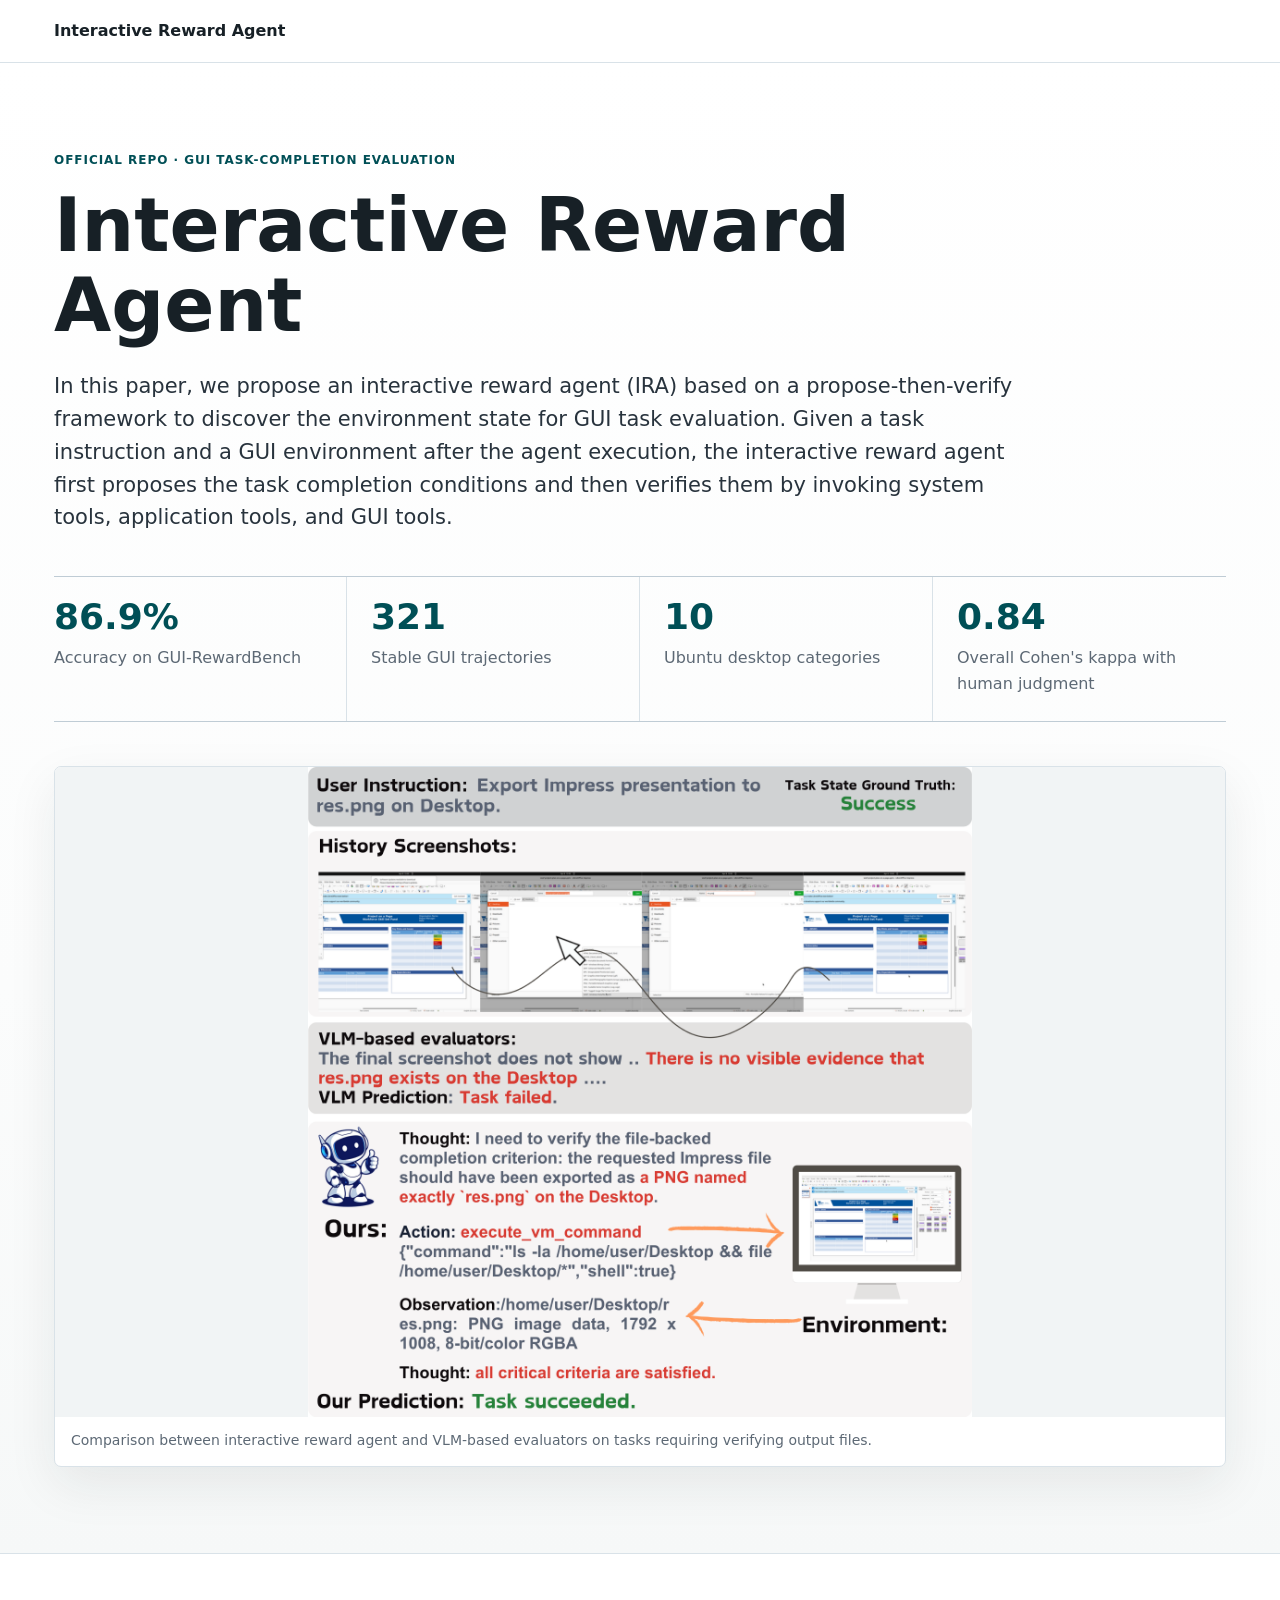
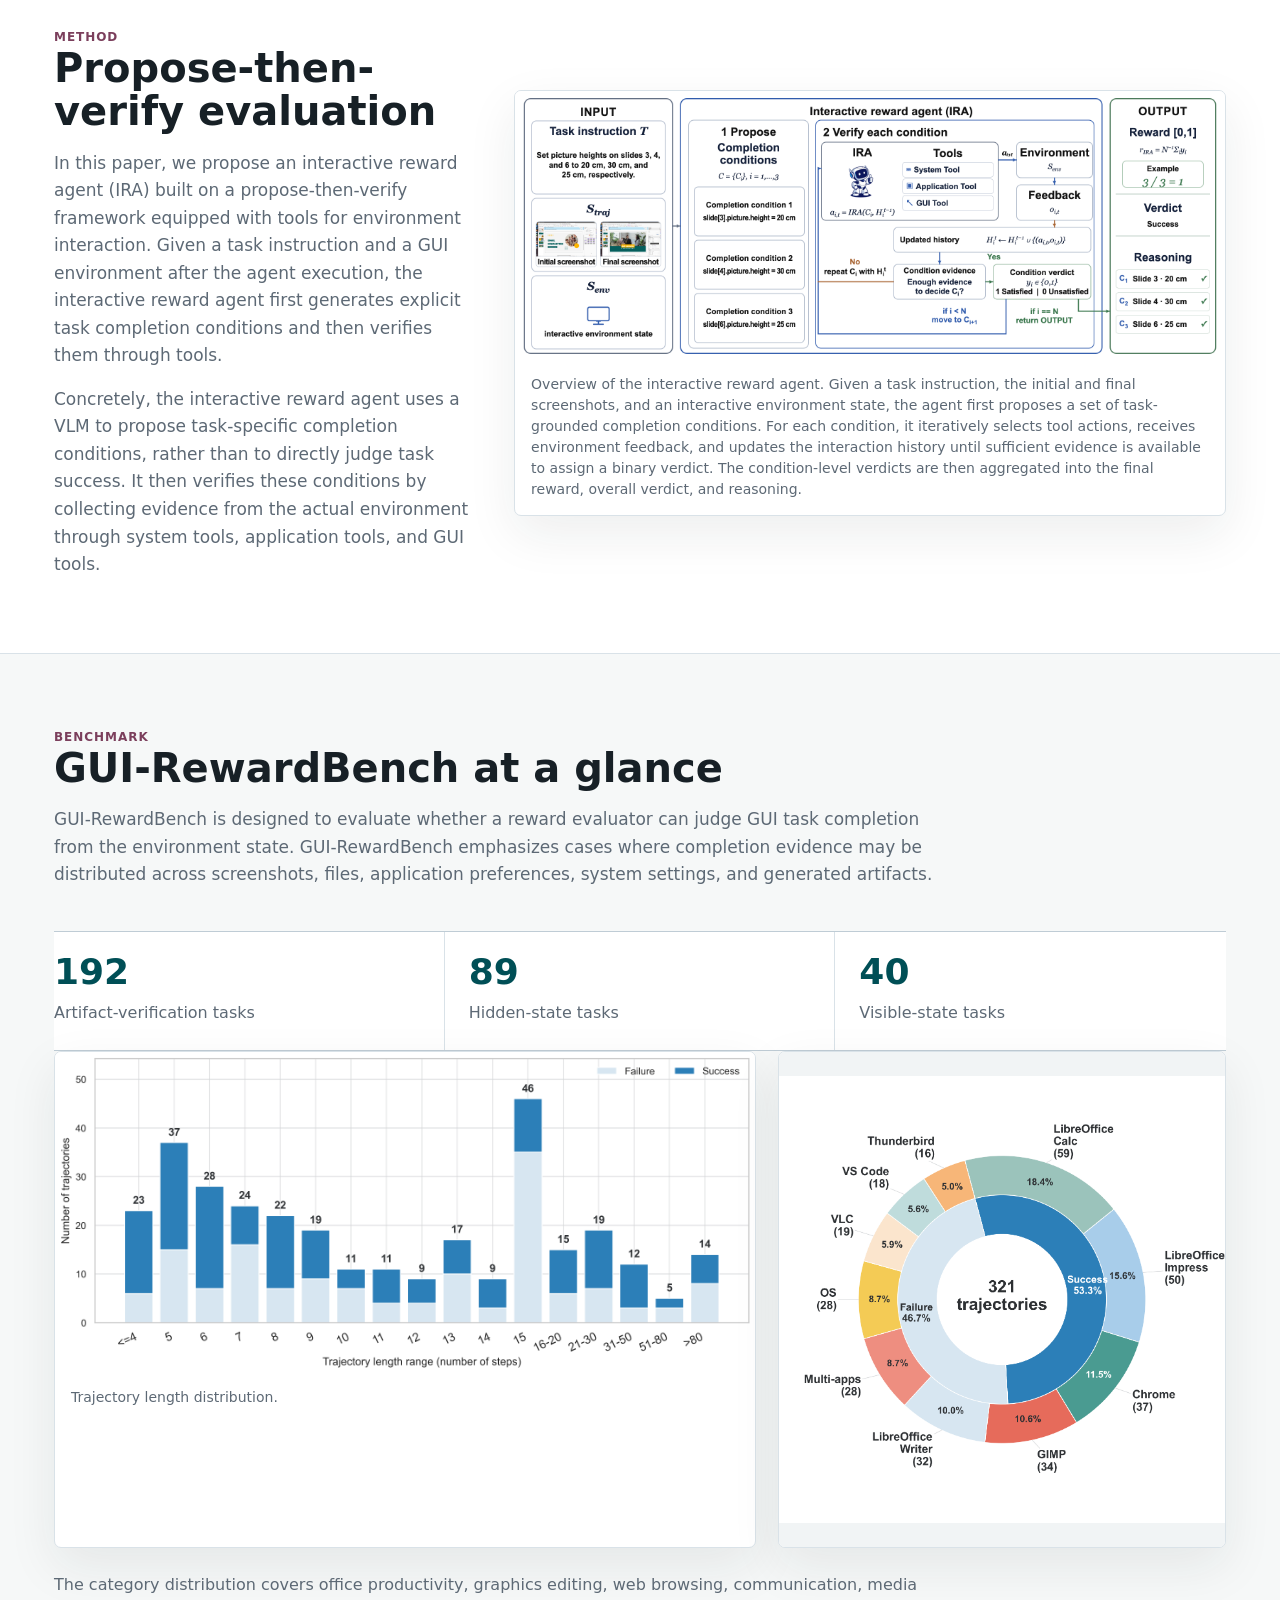
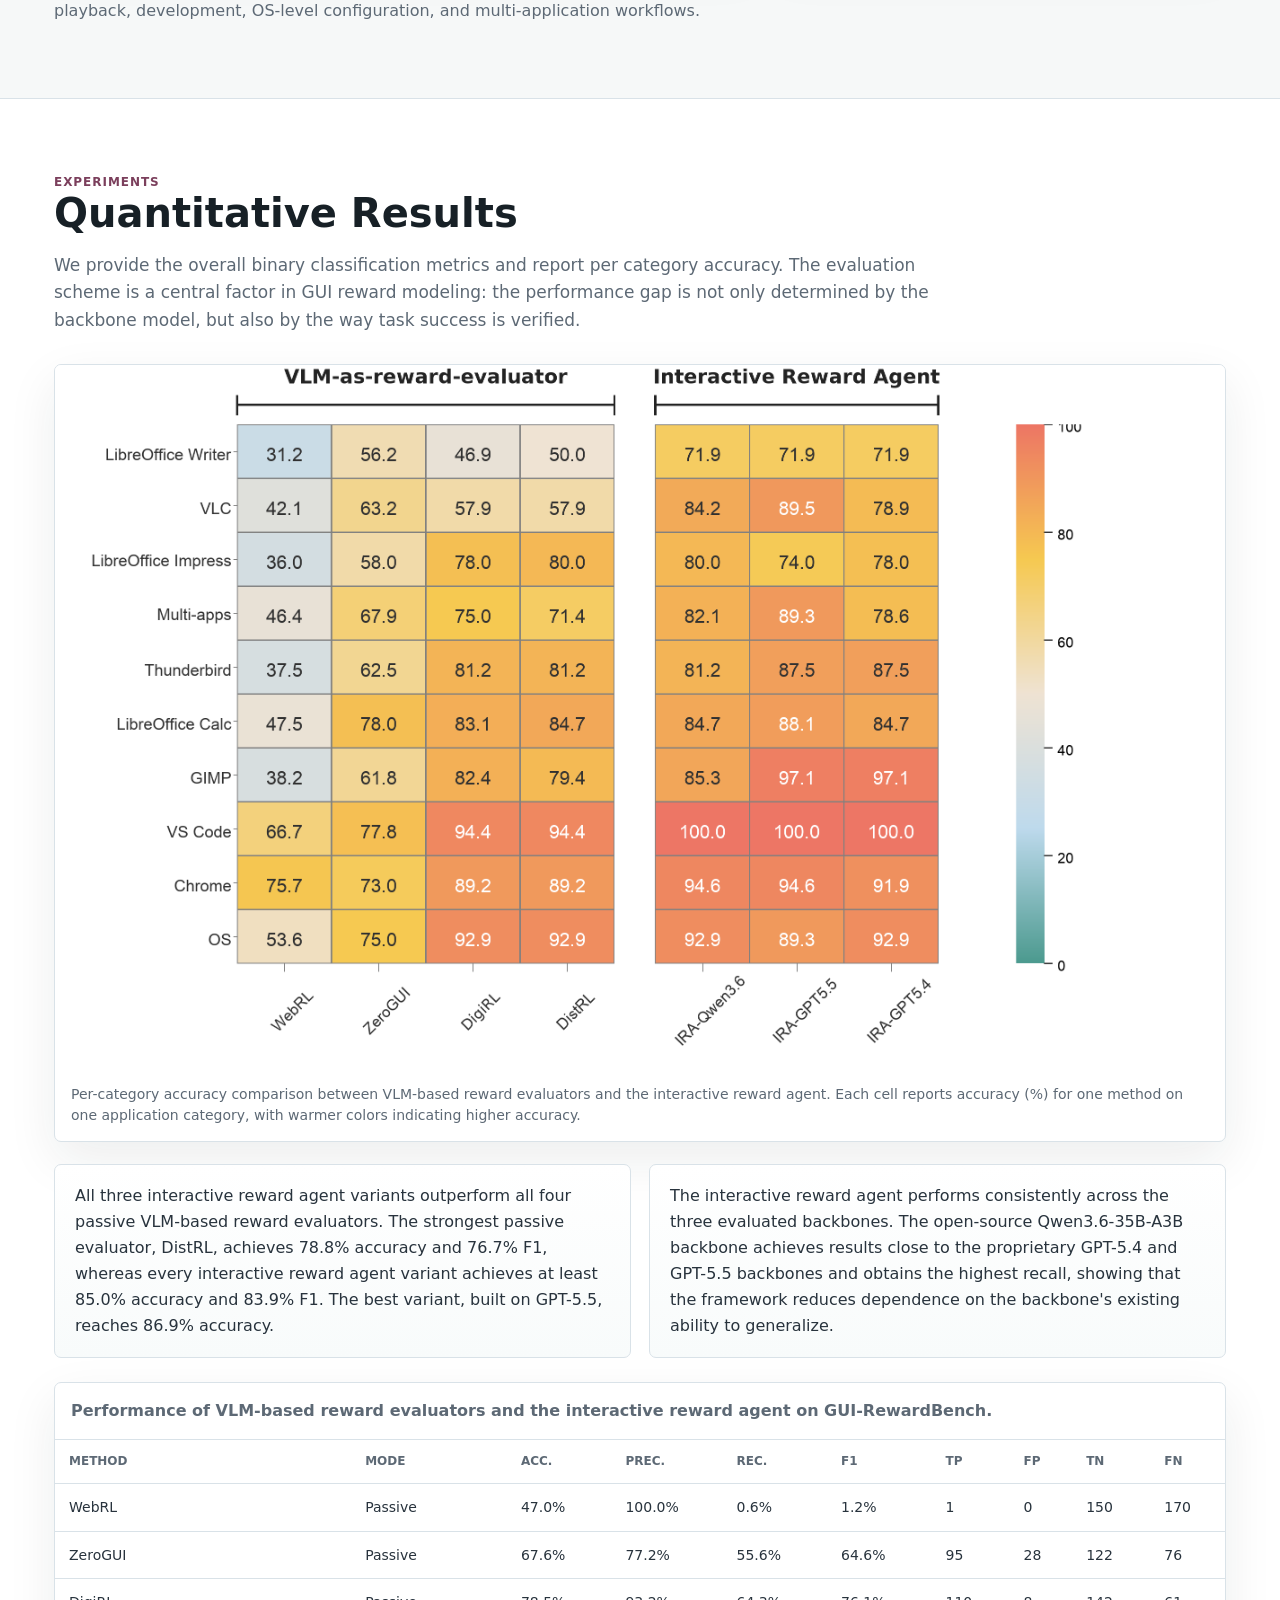
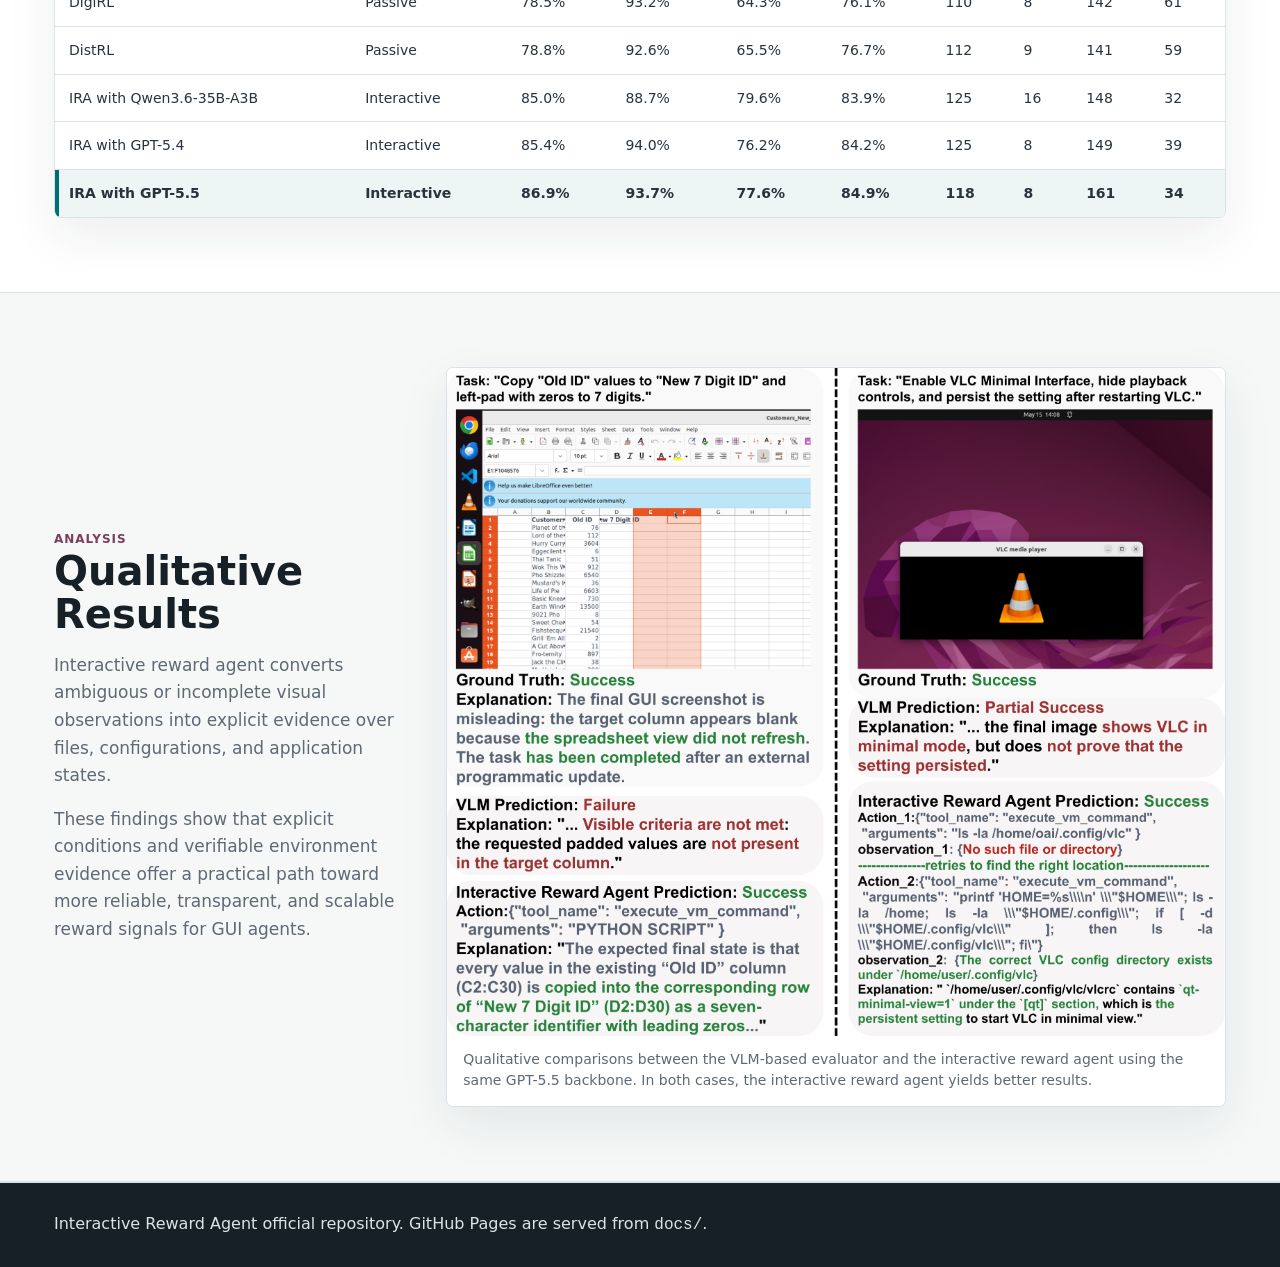
==== commit f337d0c8: "Update GitHub Pages with latest arXiv figures and results - Replace method pipeline figure with the " ====
--- a/docs/index.html
+++ b/docs/index.html
@@ -57,8 +57,8 @@
         <p>Concretely, the interactive reward agent uses a VLM to propose task-specific completion conditions, rather than to directly judge task success. It then verifies these conditions by collecting evidence from the actual environment through system tools, application tools, and GUI tools.</p>
       </div>
       <figure class="paper-figure">
-        <img src="assets/figures/image.png" width="4721" height="2134" alt="Interactive Reward Agent evaluation pipeline from task instruction to final reward.">
-        <figcaption>Interactive reward agent evaluation pipeline. The task instruction and final environment state are the inputs. Interactive reward agent first generates necessary completion conditions grounded in the instruction and then verifies each condition through tool-selected environment queries.</figcaption>
+        <img src="assets/figures/pipeline_overview.png" width="4000" height="1520" alt="Interactive Reward Agent pipeline: from task instruction, screenshots, and environment state, through condition proposal and tool-based verification, to the final reward, verdict, and reasoning.">
+        <figcaption>Overview of the interactive reward agent. Given a task instruction, the initial and final screenshots, and an interactive environment state, the agent first proposes a set of task-grounded completion conditions. For each condition, it iteratively selects tool actions, receives environment feedback, and updates the interaction history until sufficient evidence is available to assign a binary verdict. The condition-level verdicts are then aggregated into the final reward, overall verdict, and reasoning.</figcaption>
       </figure>
     </div>
   </section>
@@ -81,7 +81,7 @@
           <figcaption>Trajectory length distribution.</figcaption>
         </figure>
         <figure class="paper-figure portrait-figure">
-          <img src="assets/figures/rewardbench_category_outcome_donut.png" width="1955" height="1723" alt="GUI-RewardBench task category distribution.">
+          <img src="assets/figures/rewardbench_category_outcome_donut.png" width="2758" height="2758" alt="GUI-RewardBench task category and success/failure outcome distribution.">
           <figcaption>Task category distribution.</figcaption>
         </figure>
       </div>
@@ -97,20 +97,20 @@
         <p>We provide the overall binary classification metrics and report per category accuracy. The evaluation scheme is a central factor in GUI reward modeling: the performance gap is not only determined by the backbone model, but also by the way task success is verified.</p>
       </div>
       <figure class="paper-figure wide-figure">
-        <img src="assets/figures/imageheat_annotated.png" width="3390" height="1500" alt="Per-category accuracy heatmap across evaluator families.">
-        <figcaption>Per-category accuracy comparison across VLM-as-reward evaluators, GUI-agent-as-reward evaluators, and interactive reward agent variants. Each cell reports the accuracy percentage for one method on one application category, with warmer colors indicating higher accuracy.</figcaption>
+        <img src="assets/figures/category_heatmap.png" width="2605" height="1572" alt="Per-category accuracy heatmap comparing VLM-based reward evaluators and Interactive Reward Agent variants.">
+        <figcaption>Per-category accuracy comparison between VLM-based reward evaluators and the interactive reward agent. Each cell reports accuracy (%) for one method on one application category, with warmer colors indicating higher accuracy.</figcaption>
       </figure>
       <div class="result-readout">
-        <p>Table results show that interactive reward agent with GPT-5.5 achieves the highest accuracy of 86.9%, improving over the strongest VLM baseline, DistRL, by 8.1 percentage points, and over the strongest GUI-agent-as-reward evaluator baseline by 3.7 percentage points.</p>
-        <p>Interactive reward agent does not improve performance by blindly accepting more tasks as successful. Instead, it produces a better-calibrated decision boundary between false positives and false negatives.</p>
+        <p>All three interactive reward agent variants outperform all four passive VLM-based reward evaluators. The strongest passive evaluator, DistRL, achieves 78.8% accuracy and 76.7% F1, whereas every interactive reward agent variant achieves at least 85.0% accuracy and 83.9% F1. The best variant, built on GPT-5.5, reaches 86.9% accuracy.</p>
+        <p>The interactive reward agent performs consistently across the three evaluated backbones. The open-source Qwen3.6-35B-A3B backbone achieves results close to the proprietary GPT-5.4 and GPT-5.5 backbones and obtains the highest recall, showing that the framework reduces dependence on the backbone's existing ability to generalize.</p>
       </div>
       <div class="table-wrap paper-table-wrap" aria-label="Overall binary classification metrics">
         <table>
-          <caption>overall binary classification metrics.</caption>
+          <caption>Performance of VLM-based reward evaluators and the interactive reward agent on GUI-RewardBench.</caption>
           <thead>
             <tr>
-              <th>Type</th>
               <th>Method</th>
+              <th>Mode</th>
               <th>Acc.</th>
               <th>Prec.</th>
               <th>Rec.</th>
@@ -122,17 +122,13 @@
             </tr>
           </thead>
           <tbody>
-            <tr><td>VLM-as-reward-evaluator</td><td>WebRL</td><td>47.0%</td><td>100.0%</td><td>0.6%</td><td>1.2%</td><td>1</td><td>0</td><td>150</td><td>170</td></tr>
-            <tr><td>VLM-as-reward-evaluator</td><td>ZeroGUI</td><td>67.6%</td><td>77.2%</td><td>55.6%</td><td>64.6%</td><td>95</td><td>28</td><td>122</td><td>76</td></tr>
-            <tr><td>VLM-as-reward-evaluator</td><td>DigiRL</td><td>78.5%</td><td>93.2%</td><td>64.3%</td><td>76.1%</td><td>110</td><td>8</td><td>142</td><td>61</td></tr>
-            <tr><td>VLM-as-reward-evaluator</td><td>DistRL</td><td>78.8%</td><td>92.6%</td><td>65.5%</td><td>76.7%</td><td>112</td><td>9</td><td>141</td><td>59</td></tr>
-            <tr><td>GUI-agent-as-reward-evaluator</td><td>UITars-1.5</td><td>60.4%</td><td>63.5%</td><td>27.8%</td><td>38.6%</td><td>40</td><td>23</td><td>154</td><td>104</td></tr>
-            <tr><td>GUI-agent-as-reward-evaluator</td><td>GPT-5.4</td><td>77.9%</td><td>89.7%</td><td>64.0%</td><td>74.7%</td><td>105</td><td>12</td><td>145</td><td>59</td></tr>
-            <tr><td>GUI-agent-as-reward-evaluator</td><td>GPT-5.5</td><td>83.2%</td><td>90.8%</td><td>71.5%</td><td>80.0%</td><td>108</td><td>11</td><td>159</td><td>43</td></tr>
-            <tr><td>Interactive Reward Agent</td><td>Qwen3.5-397B-A17B</td><td>81.0%</td><td>86.7%</td><td>71.6%</td><td>78.4%</td><td>111</td><td>17</td><td>149</td><td>44</td></tr>
-            <tr><td>Interactive Reward Agent</td><td>Qwen3.6-35B-A3B</td><td>85.0%</td><td>88.7%</td><td>79.6%</td><td>83.9%</td><td>125</td><td>16</td><td>148</td><td>32</td></tr>
-            <tr><td>Interactive Reward Agent</td><td>GPT-5.4</td><td>85.4%</td><td>94.0%</td><td>76.2%</td><td>84.2%</td><td>125</td><td>8</td><td>149</td><td>39</td></tr>
-            <tr class="highlight-row"><td>Interactive Reward Agent</td><td>GPT-5.5</td><td>86.9%</td><td>93.7%</td><td>77.6%</td><td>84.9%</td><td>118</td><td>8</td><td>161</td><td>34</td></tr>
+            <tr><td>WebRL</td><td>Passive</td><td>47.0%</td><td>100.0%</td><td>0.6%</td><td>1.2%</td><td>1</td><td>0</td><td>150</td><td>170</td></tr>
+            <tr><td>ZeroGUI</td><td>Passive</td><td>67.6%</td><td>77.2%</td><td>55.6%</td><td>64.6%</td><td>95</td><td>28</td><td>122</td><td>76</td></tr>
+            <tr><td>DigiRL</td><td>Passive</td><td>78.5%</td><td>93.2%</td><td>64.3%</td><td>76.1%</td><td>110</td><td>8</td><td>142</td><td>61</td></tr>
+            <tr><td>DistRL</td><td>Passive</td><td>78.8%</td><td>92.6%</td><td>65.5%</td><td>76.7%</td><td>112</td><td>9</td><td>141</td><td>59</td></tr>
+            <tr><td>IRA with Qwen3.6-35B-A3B</td><td>Interactive</td><td>85.0%</td><td>88.7%</td><td>79.6%</td><td>83.9%</td><td>125</td><td>16</td><td>148</td><td>32</td></tr>
+            <tr><td>IRA with GPT-5.4</td><td>Interactive</td><td>85.4%</td><td>94.0%</td><td>76.2%</td><td>84.2%</td><td>125</td><td>8</td><td>149</td><td>39</td></tr>
+            <tr class="highlight-row"><td>IRA with GPT-5.5</td><td>Interactive</td><td>86.9%</td><td>93.7%</td><td>77.6%</td><td>84.9%</td><td>118</td><td>8</td><td>161</td><td>34</td></tr>
           </tbody>
         </table>
       </div>
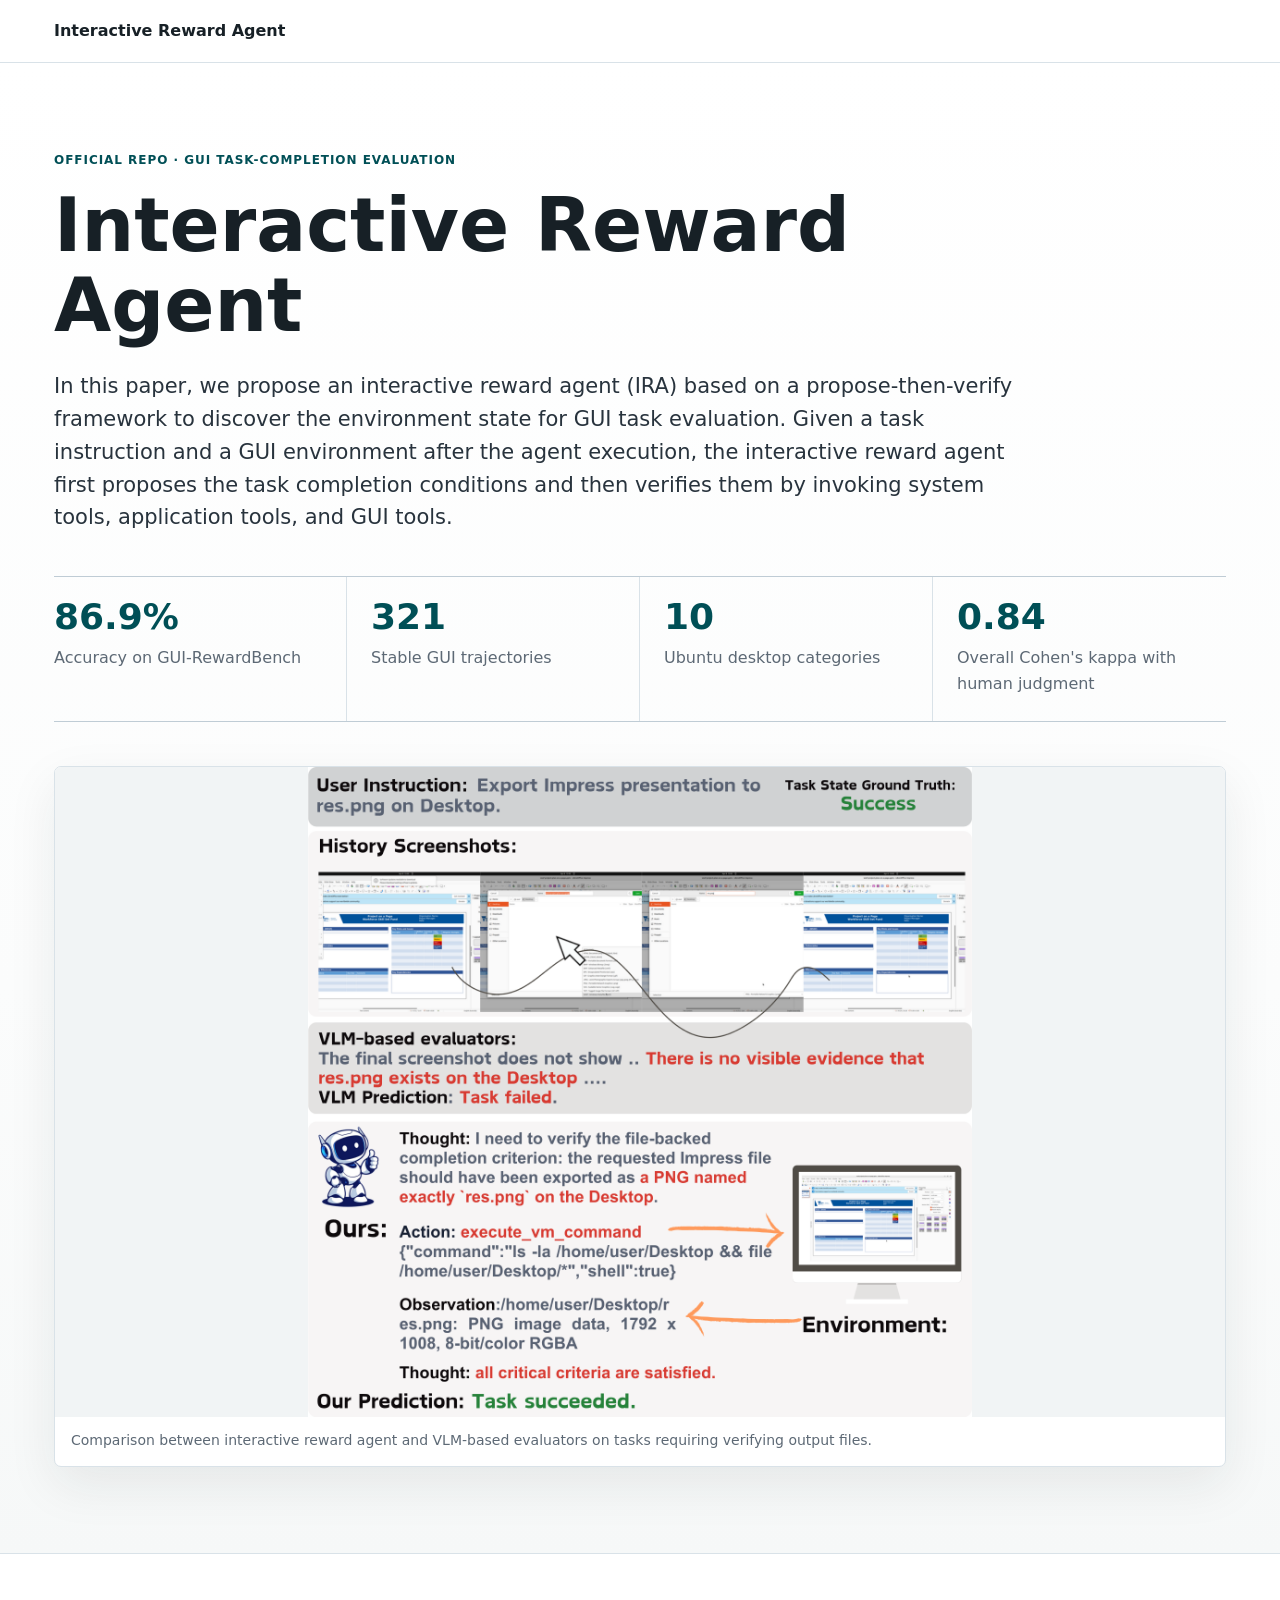
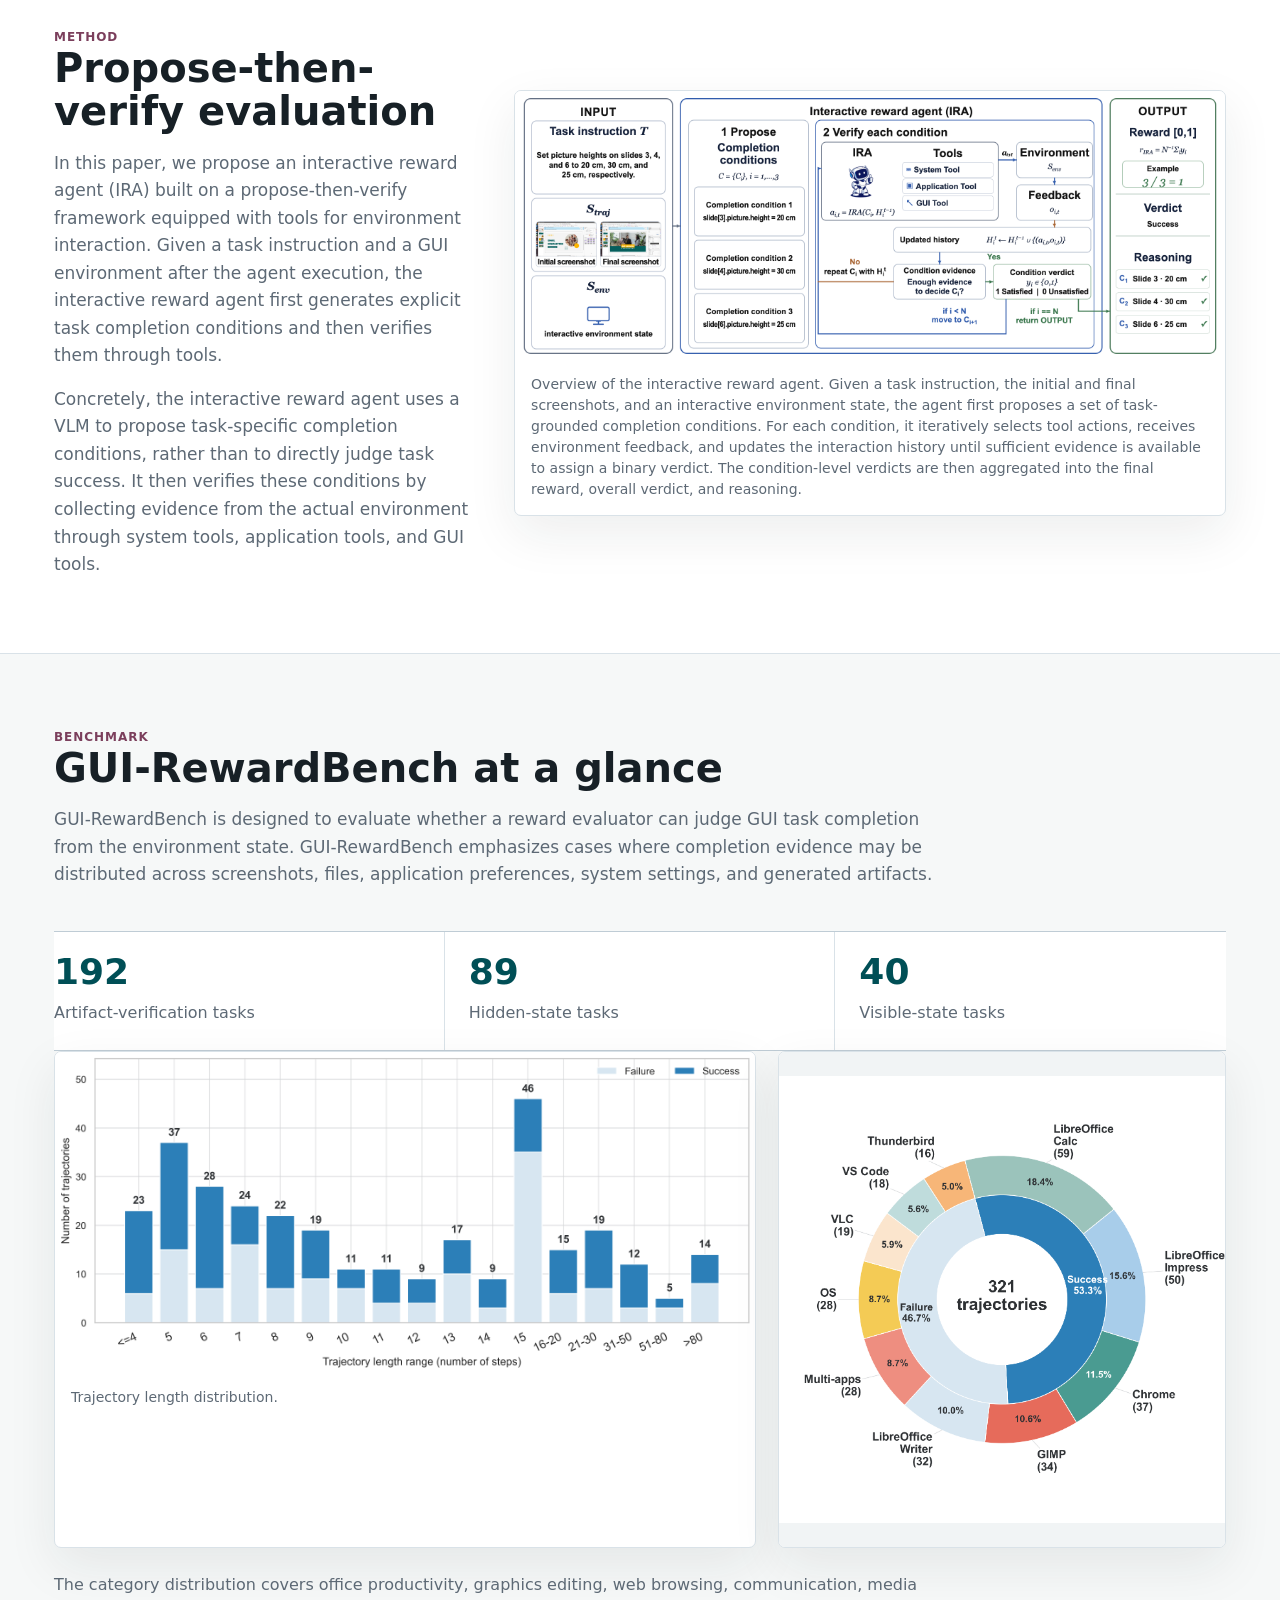
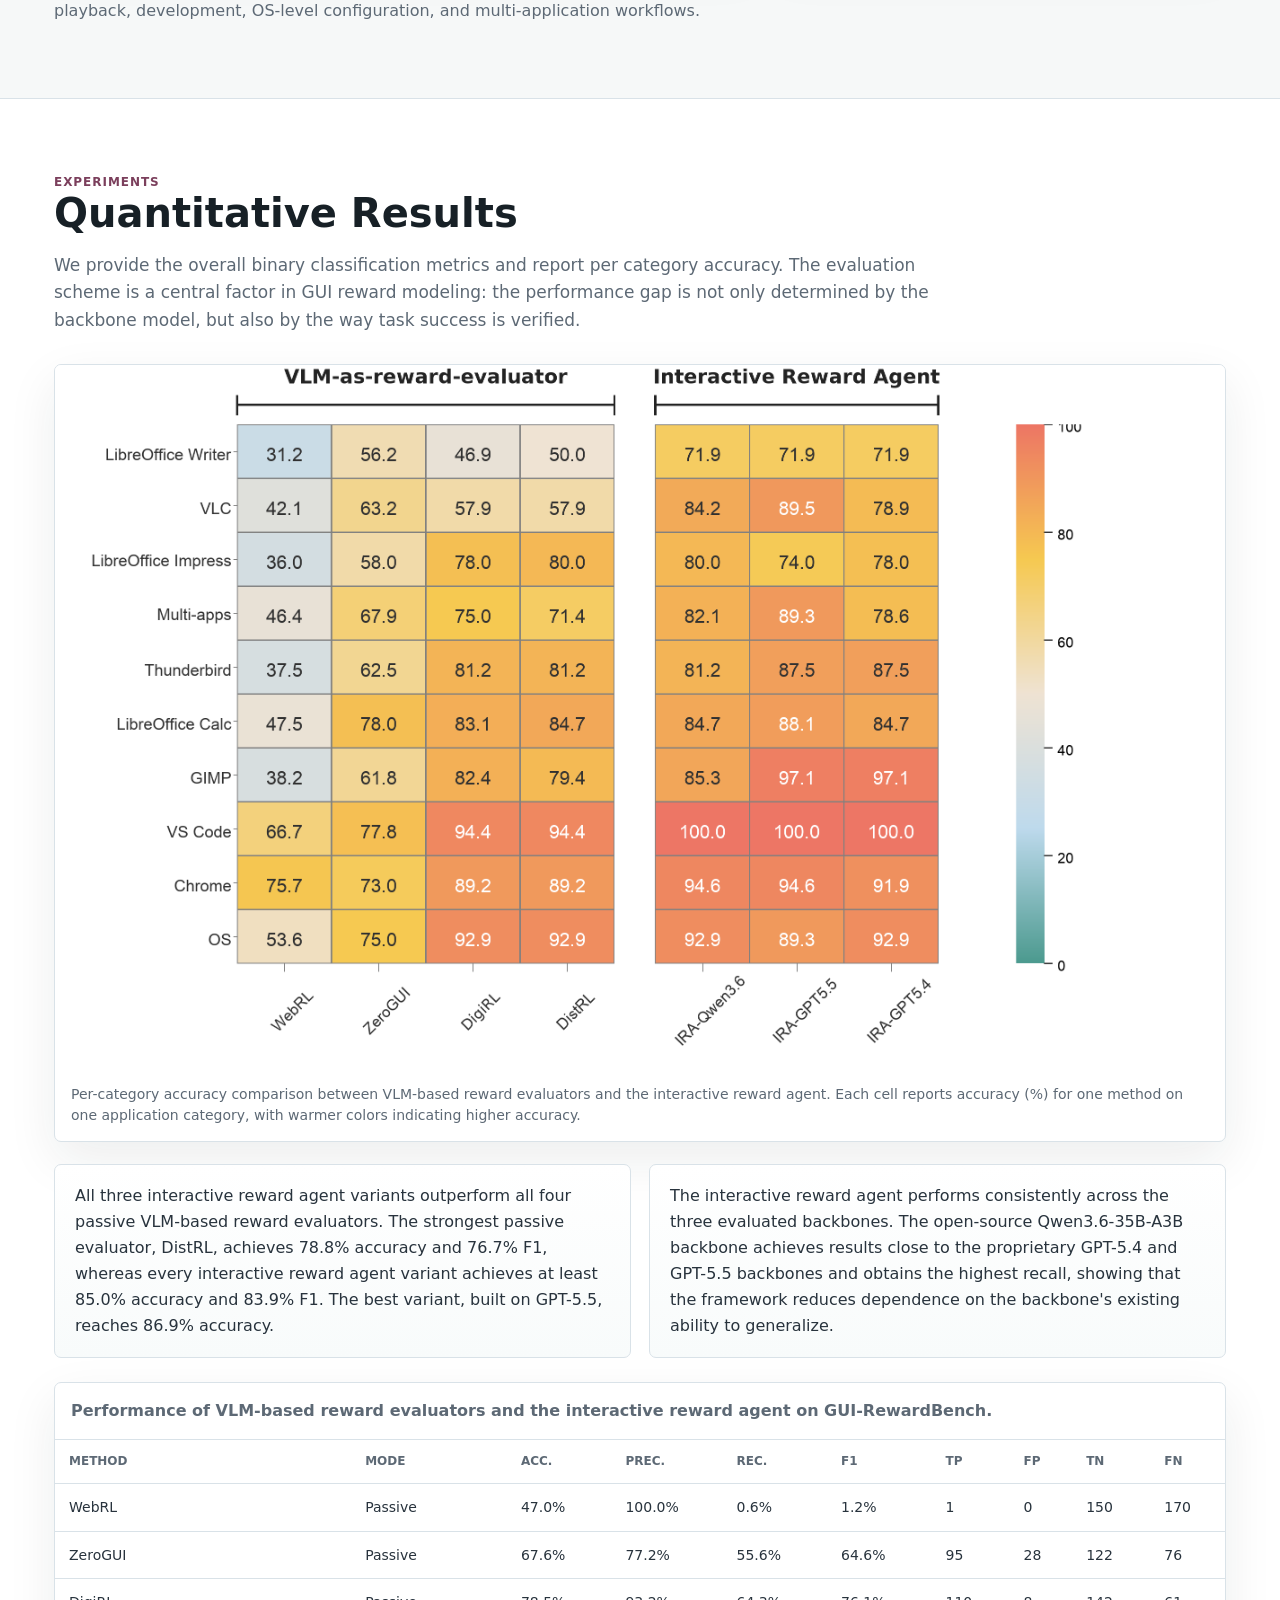
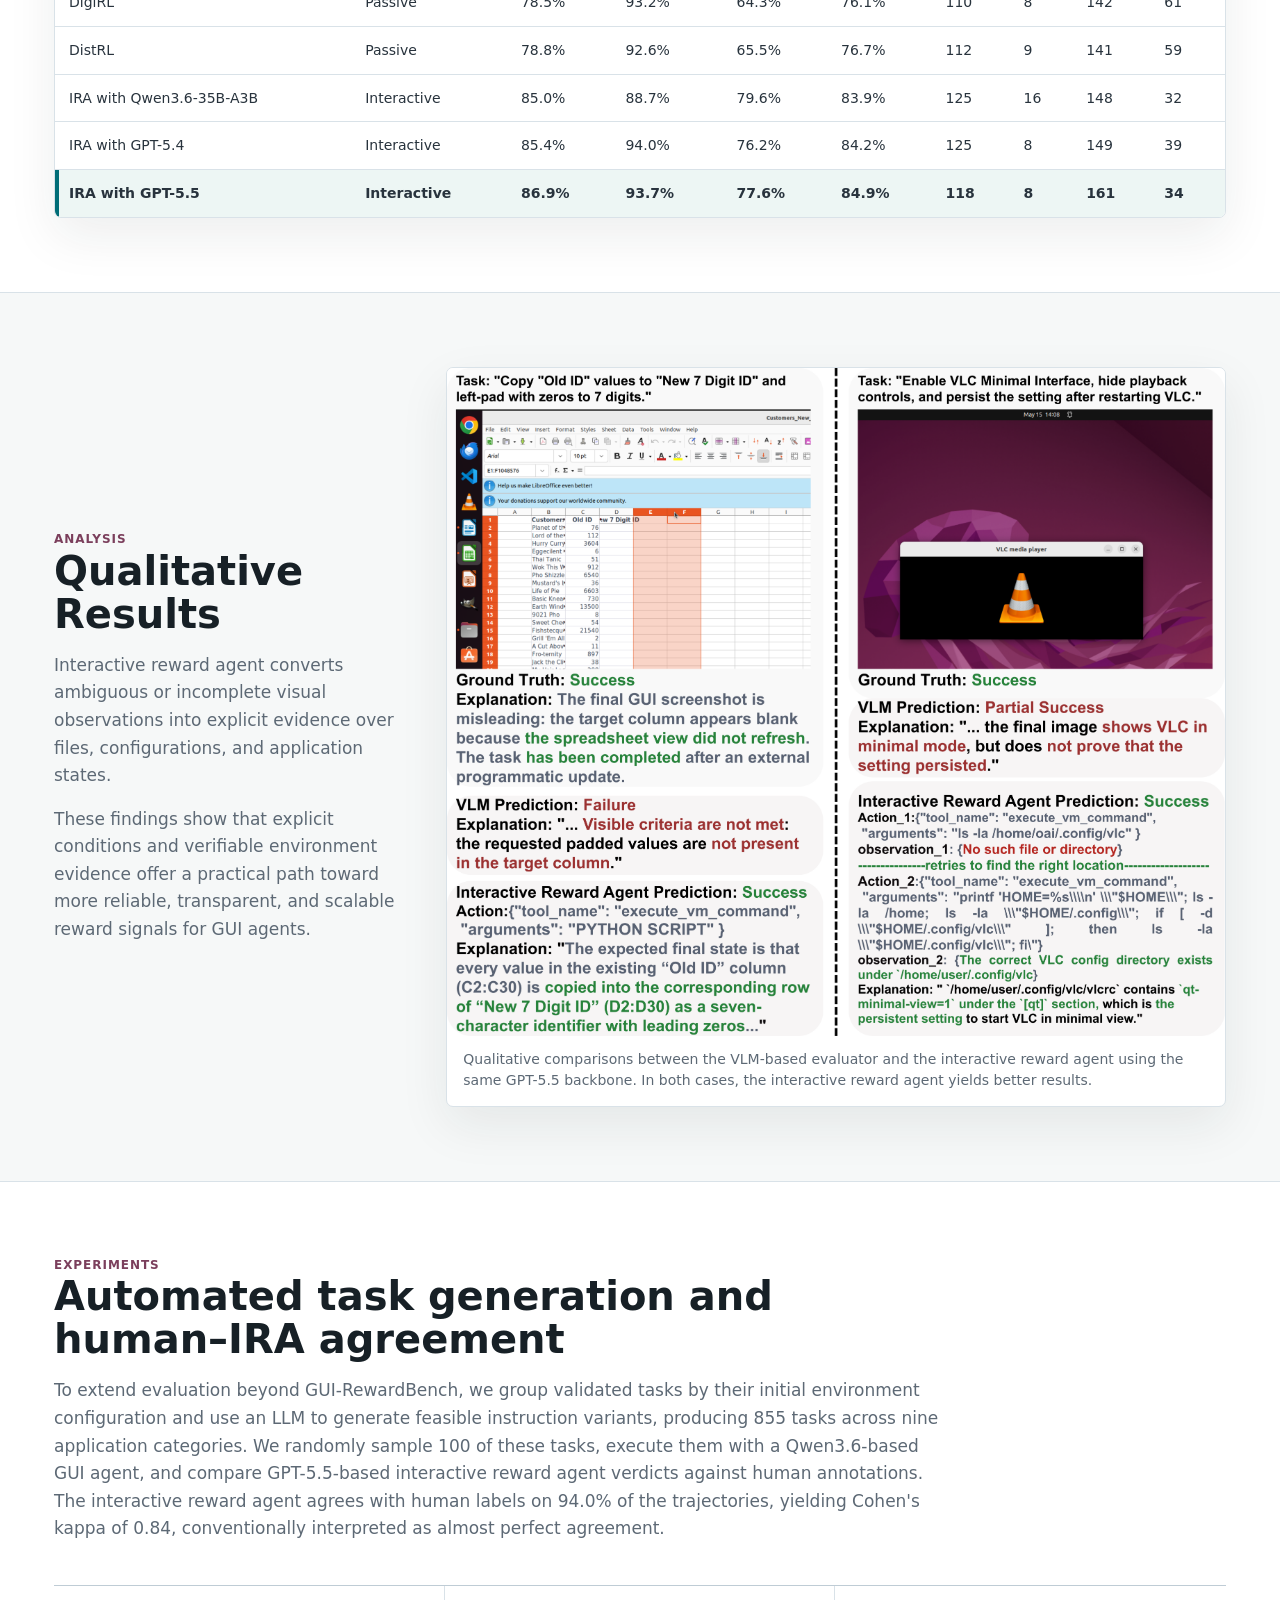
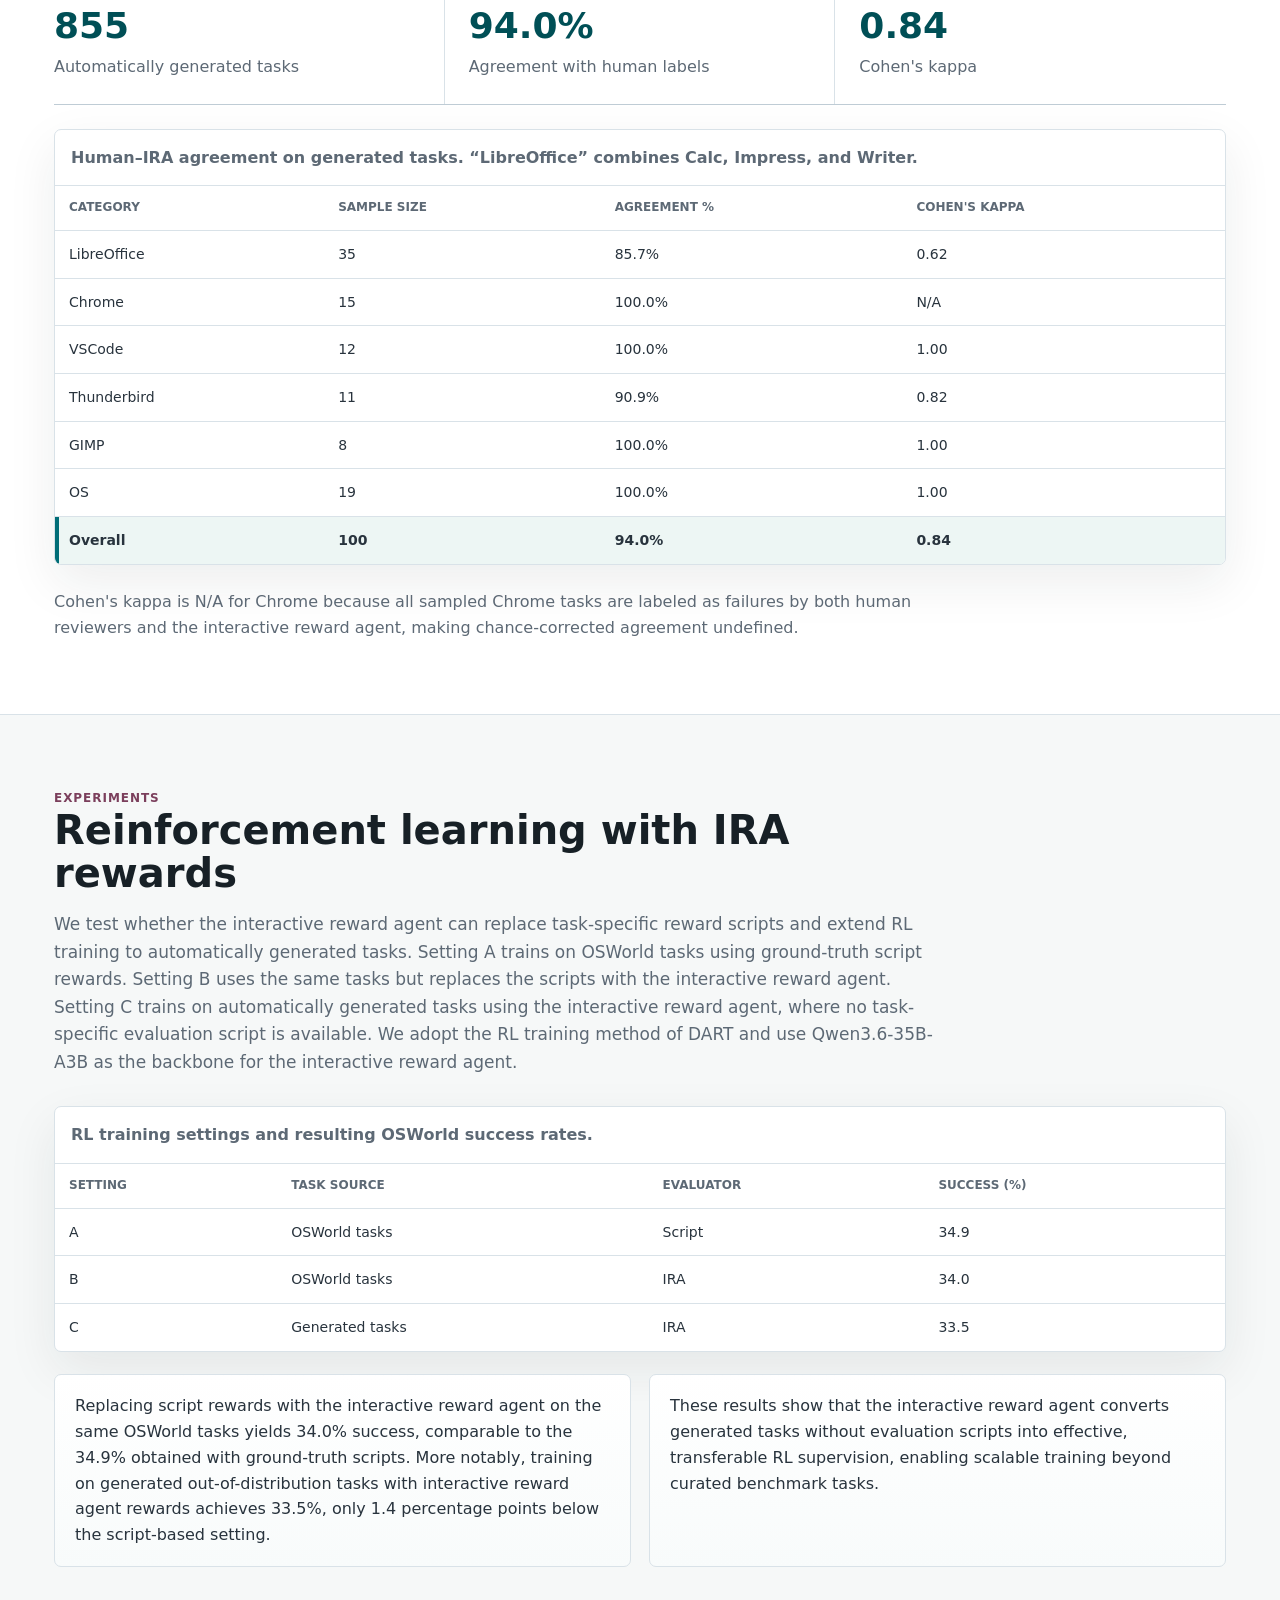
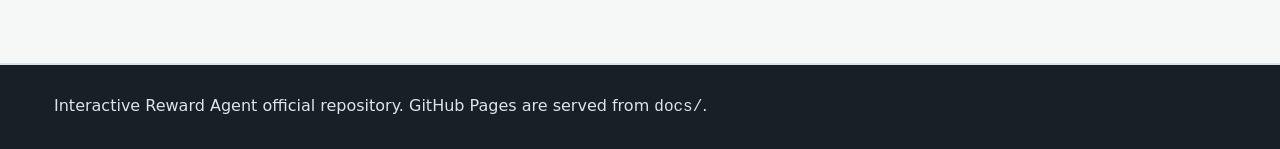
==== commit d8360bef: "Add human-IRA agreement and RL experiment sections to GitHub Pages - Automated task generation: 855 " ====
--- a/docs/index.html
+++ b/docs/index.html
@@ -149,6 +149,76 @@
       </figure>
     </div>
   </section>
+
+  <section class="paper-section" aria-labelledby="agreement-title">
+    <div class="container">
+      <div class="section-copy wide-copy">
+        <p class="section-kicker">Experiments</p>
+        <h2 id="agreement-title">Automated task generation and human–IRA agreement</h2>
+        <p>To extend evaluation beyond GUI-RewardBench, we group validated tasks by their initial environment configuration and use an LLM to generate feasible instruction variants, producing 855 tasks across nine application categories. We randomly sample 100 of these tasks, execute them with a Qwen3.6-based GUI agent, and compare GPT-5.5-based interactive reward agent verdicts against human annotations. The interactive reward agent agrees with human labels on 94.0% of the trajectories, yielding Cohen's kappa of 0.84, conventionally interpreted as almost perfect agreement.</p>
+      </div>
+      <dl class="bench-strip" aria-label="Human–IRA agreement summary">
+        <div><dt>855</dt><dd>Automatically generated tasks</dd></div>
+        <div><dt>94.0%</dt><dd>Agreement with human labels</dd></div>
+        <div><dt>0.84</dt><dd>Cohen's kappa</dd></div>
+      </dl>
+      <div class="table-wrap paper-table-wrap" aria-label="Human–IRA agreement by category">
+        <table>
+          <caption>Human–IRA agreement on generated tasks. “LibreOffice” combines Calc, Impress, and Writer.</caption>
+          <thead>
+            <tr>
+              <th>Category</th>
+              <th>Sample Size</th>
+              <th>Agreement %</th>
+              <th>Cohen's kappa</th>
+            </tr>
+          </thead>
+          <tbody>
+            <tr><td>LibreOffice</td><td>35</td><td>85.7%</td><td>0.62</td></tr>
+            <tr><td>Chrome</td><td>15</td><td>100.0%</td><td>N/A</td></tr>
+            <tr><td>VSCode</td><td>12</td><td>100.0%</td><td>1.00</td></tr>
+            <tr><td>Thunderbird</td><td>11</td><td>90.9%</td><td>0.82</td></tr>
+            <tr><td>GIMP</td><td>8</td><td>100.0%</td><td>1.00</td></tr>
+            <tr><td>OS</td><td>19</td><td>100.0%</td><td>1.00</td></tr>
+            <tr class="highlight-row"><td>Overall</td><td>100</td><td>94.0%</td><td>0.84</td></tr>
+          </tbody>
+        </table>
+      </div>
+      <p class="section-note">Cohen's kappa is N/A for Chrome because all sampled Chrome tasks are labeled as failures by both human reviewers and the interactive reward agent, making chance-corrected agreement undefined.</p>
+    </div>
+  </section>
+
+  <section class="paper-section muted-section" aria-labelledby="rl-title">
+    <div class="container">
+      <div class="section-copy wide-copy">
+        <p class="section-kicker">Experiments</p>
+        <h2 id="rl-title">Reinforcement learning with IRA rewards</h2>
+        <p>We test whether the interactive reward agent can replace task-specific reward scripts and extend RL training to automatically generated tasks. Setting A trains on OSWorld tasks using ground-truth script rewards. Setting B uses the same tasks but replaces the scripts with the interactive reward agent. Setting C trains on automatically generated tasks using the interactive reward agent, where no task-specific evaluation script is available. We adopt the RL training method of DART and use Qwen3.6-35B-A3B as the backbone for the interactive reward agent.</p>
+      </div>
+      <div class="table-wrap paper-table-wrap" aria-label="RL training settings and OSWorld success rates">
+        <table>
+          <caption>RL training settings and resulting OSWorld success rates.</caption>
+          <thead>
+            <tr>
+              <th>Setting</th>
+              <th>Task Source</th>
+              <th>Evaluator</th>
+              <th>Success (%)</th>
+            </tr>
+          </thead>
+          <tbody>
+            <tr><td>A</td><td>OSWorld tasks</td><td>Script</td><td>34.9</td></tr>
+            <tr><td>B</td><td>OSWorld tasks</td><td>IRA</td><td>34.0</td></tr>
+            <tr><td>C</td><td>Generated tasks</td><td>IRA</td><td>33.5</td></tr>
+          </tbody>
+        </table>
+      </div>
+      <div class="result-readout">
+        <p>Replacing script rewards with the interactive reward agent on the same OSWorld tasks yields 34.0% success, comparable to the 34.9% obtained with ground-truth scripts. More notably, training on generated out-of-distribution tasks with interactive reward agent rewards achieves 33.5%, only 1.4 percentage points below the script-based setting.</p>
+        <p>These results show that the interactive reward agent converts generated tasks without evaluation scripts into effective, transferable RL supervision, enabling scalable training beyond curated benchmark tasks.</p>
+      </div>
+    </div>
+  </section>
 </main>
 <footer class="footer">
   <div class="container">
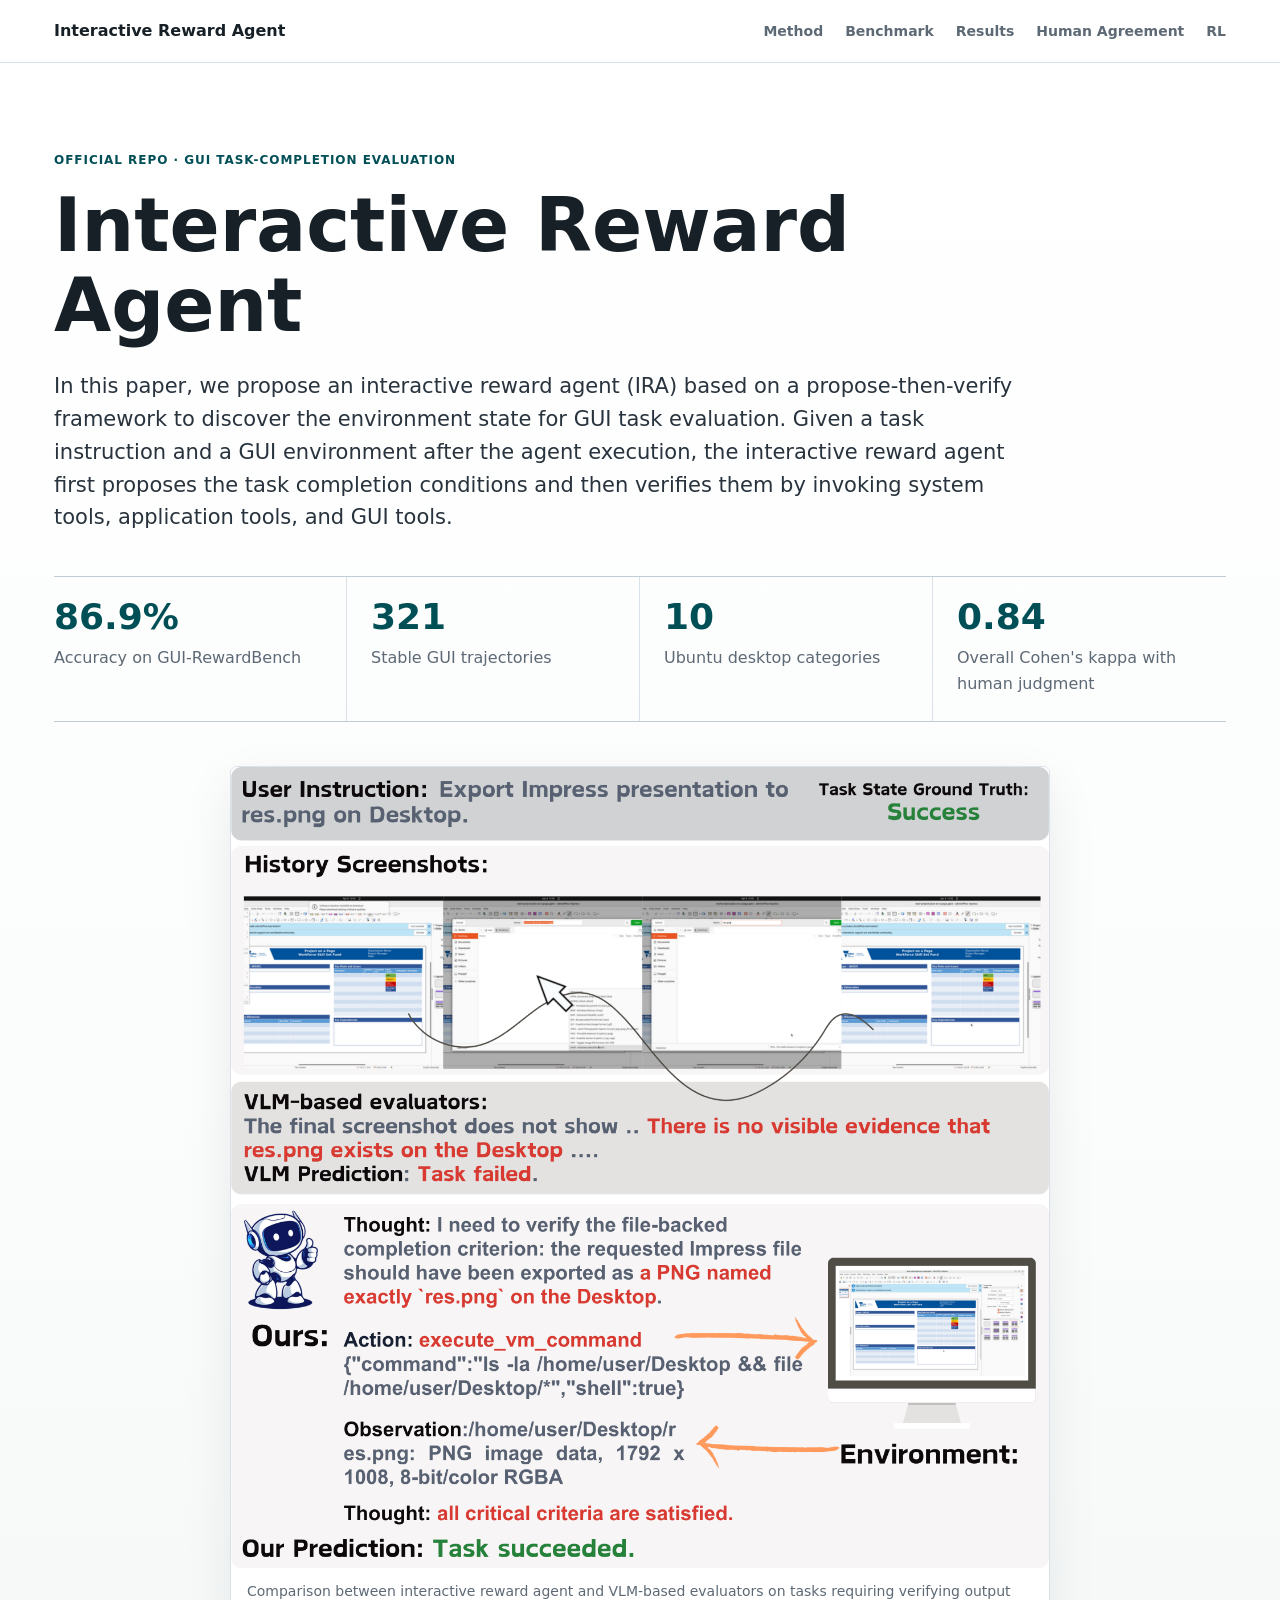
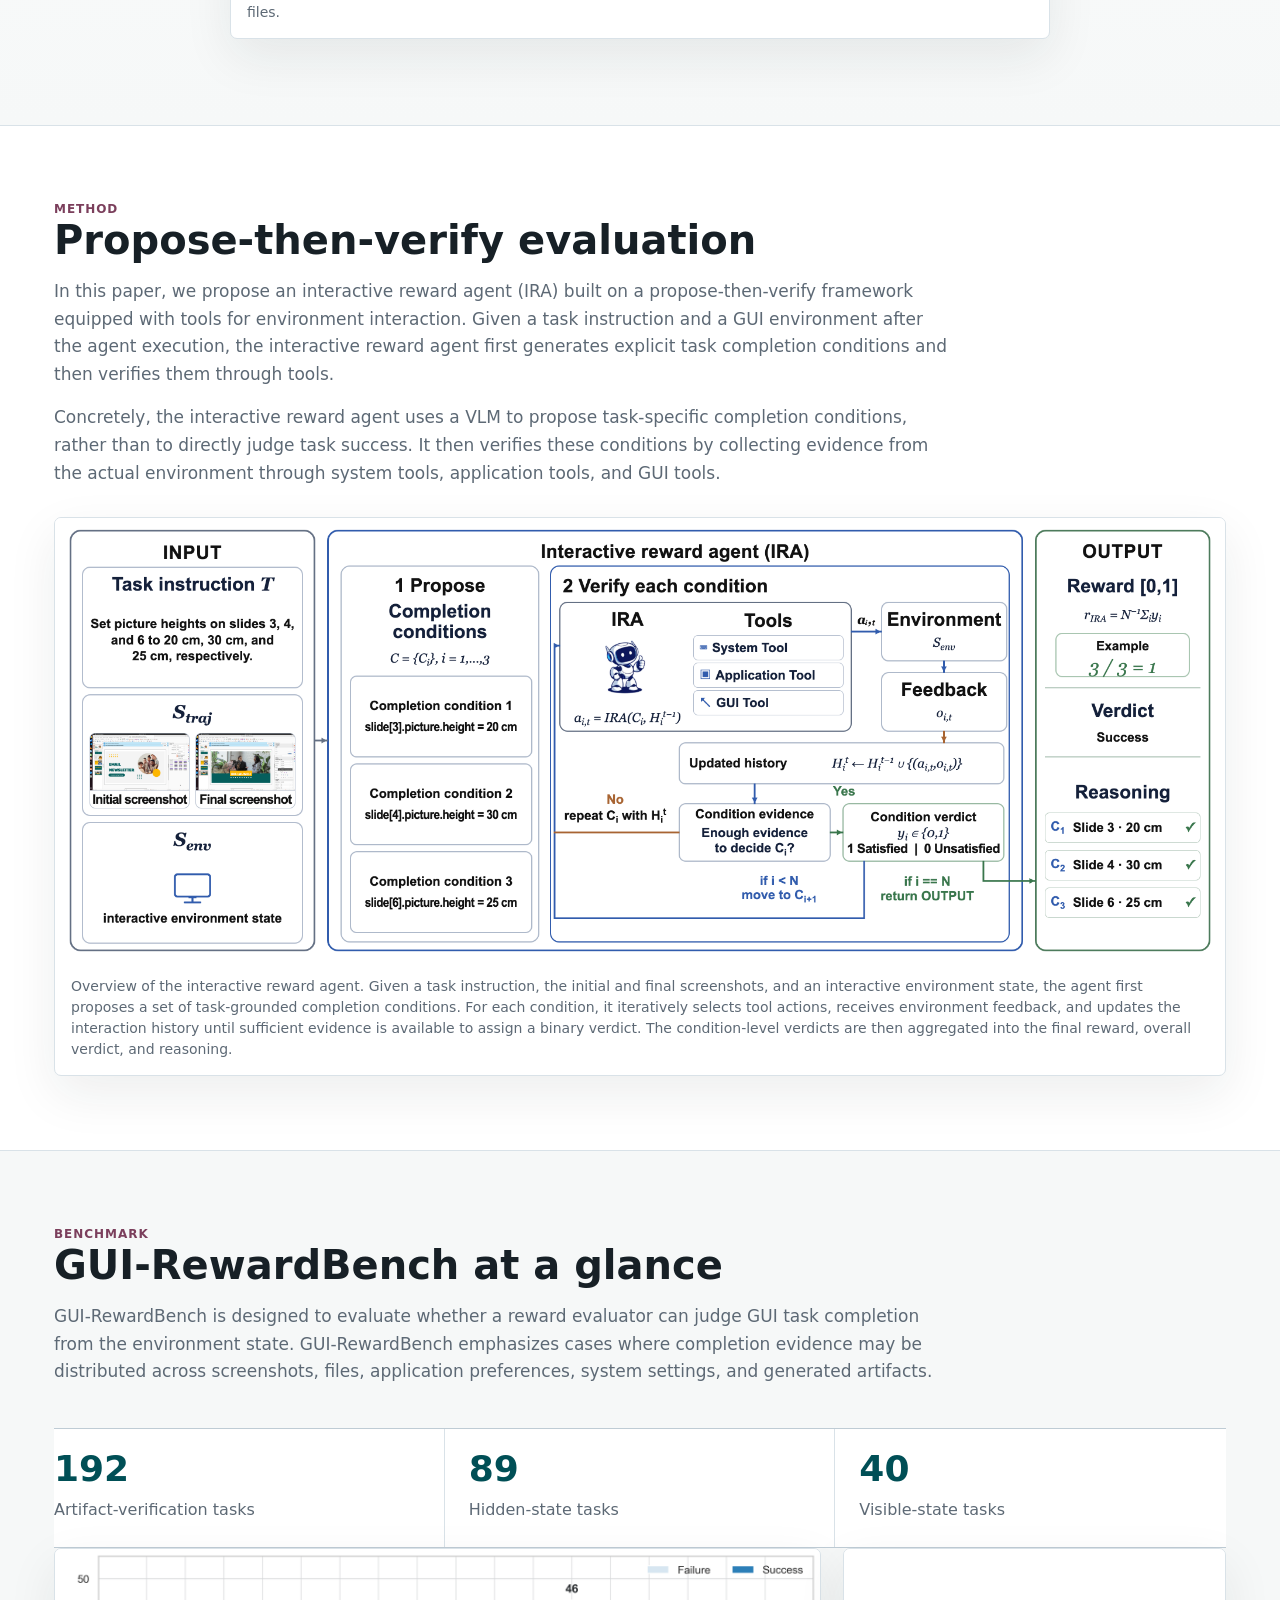
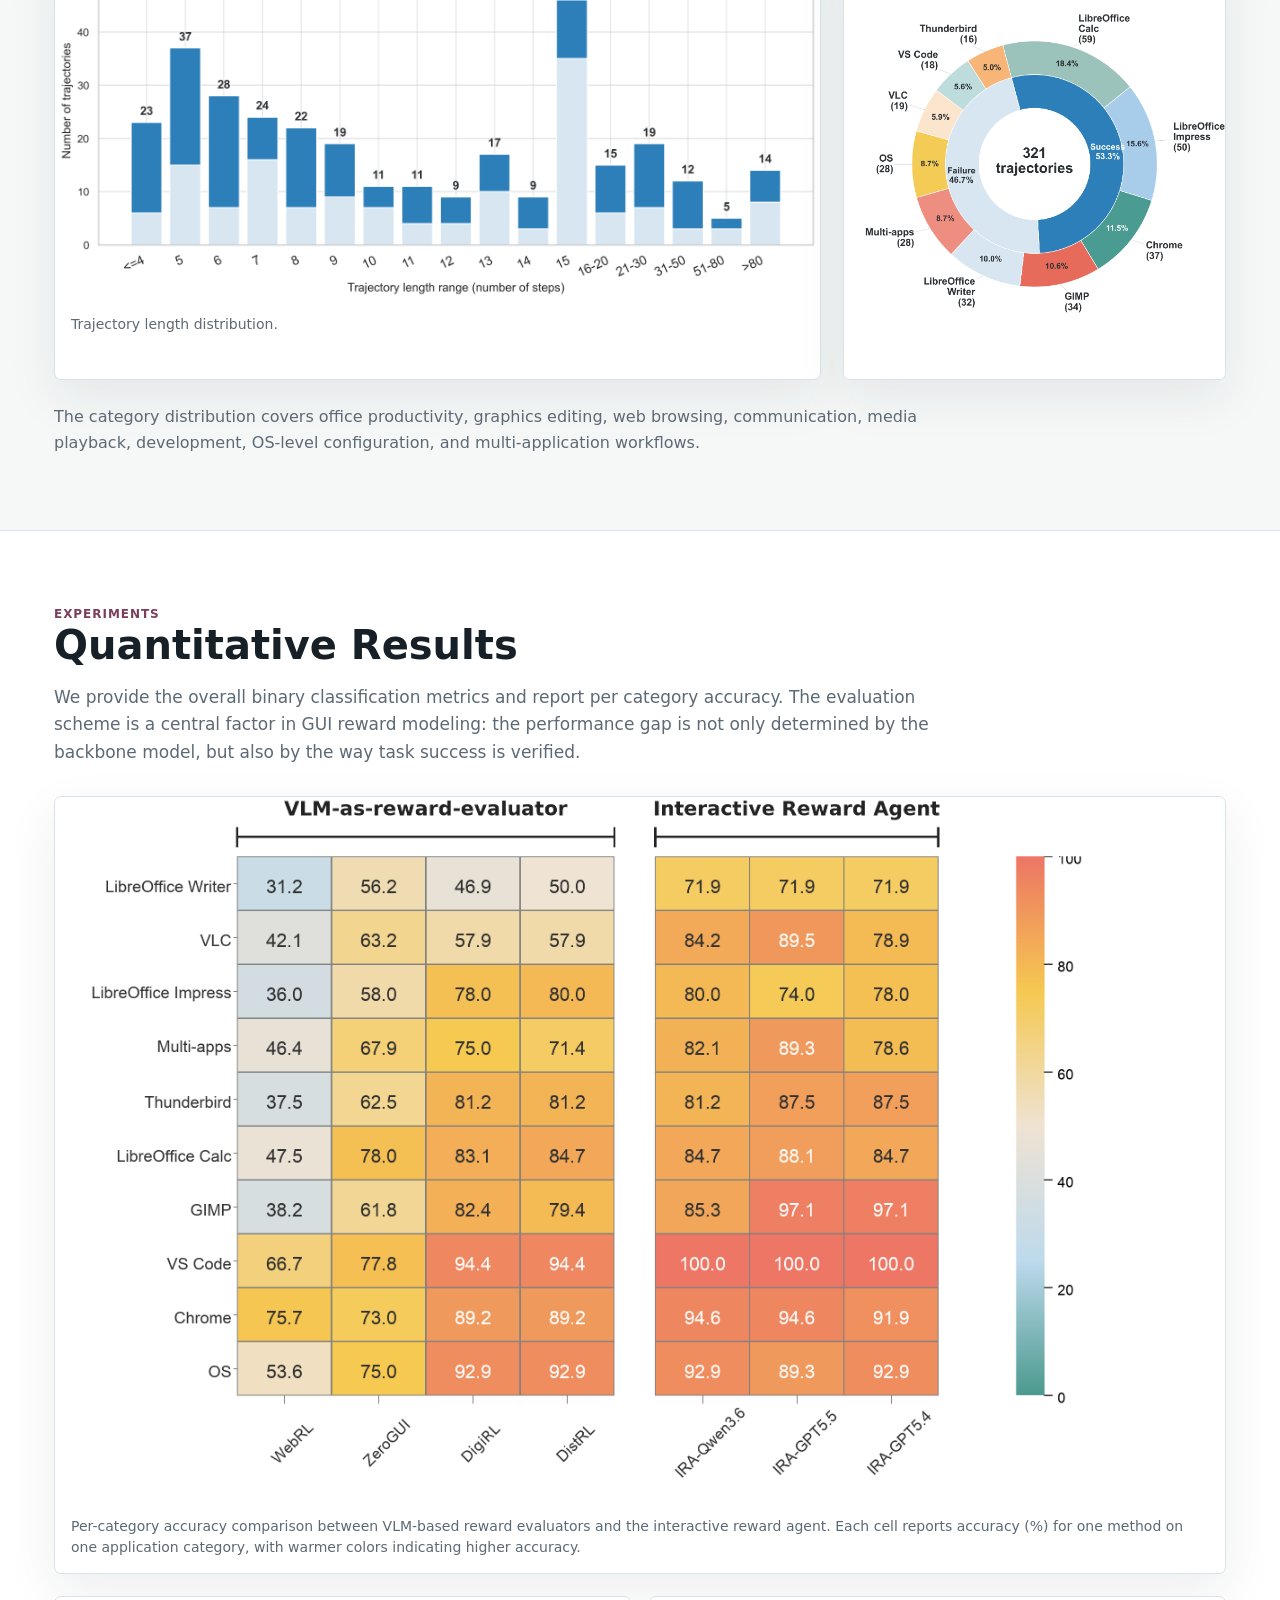
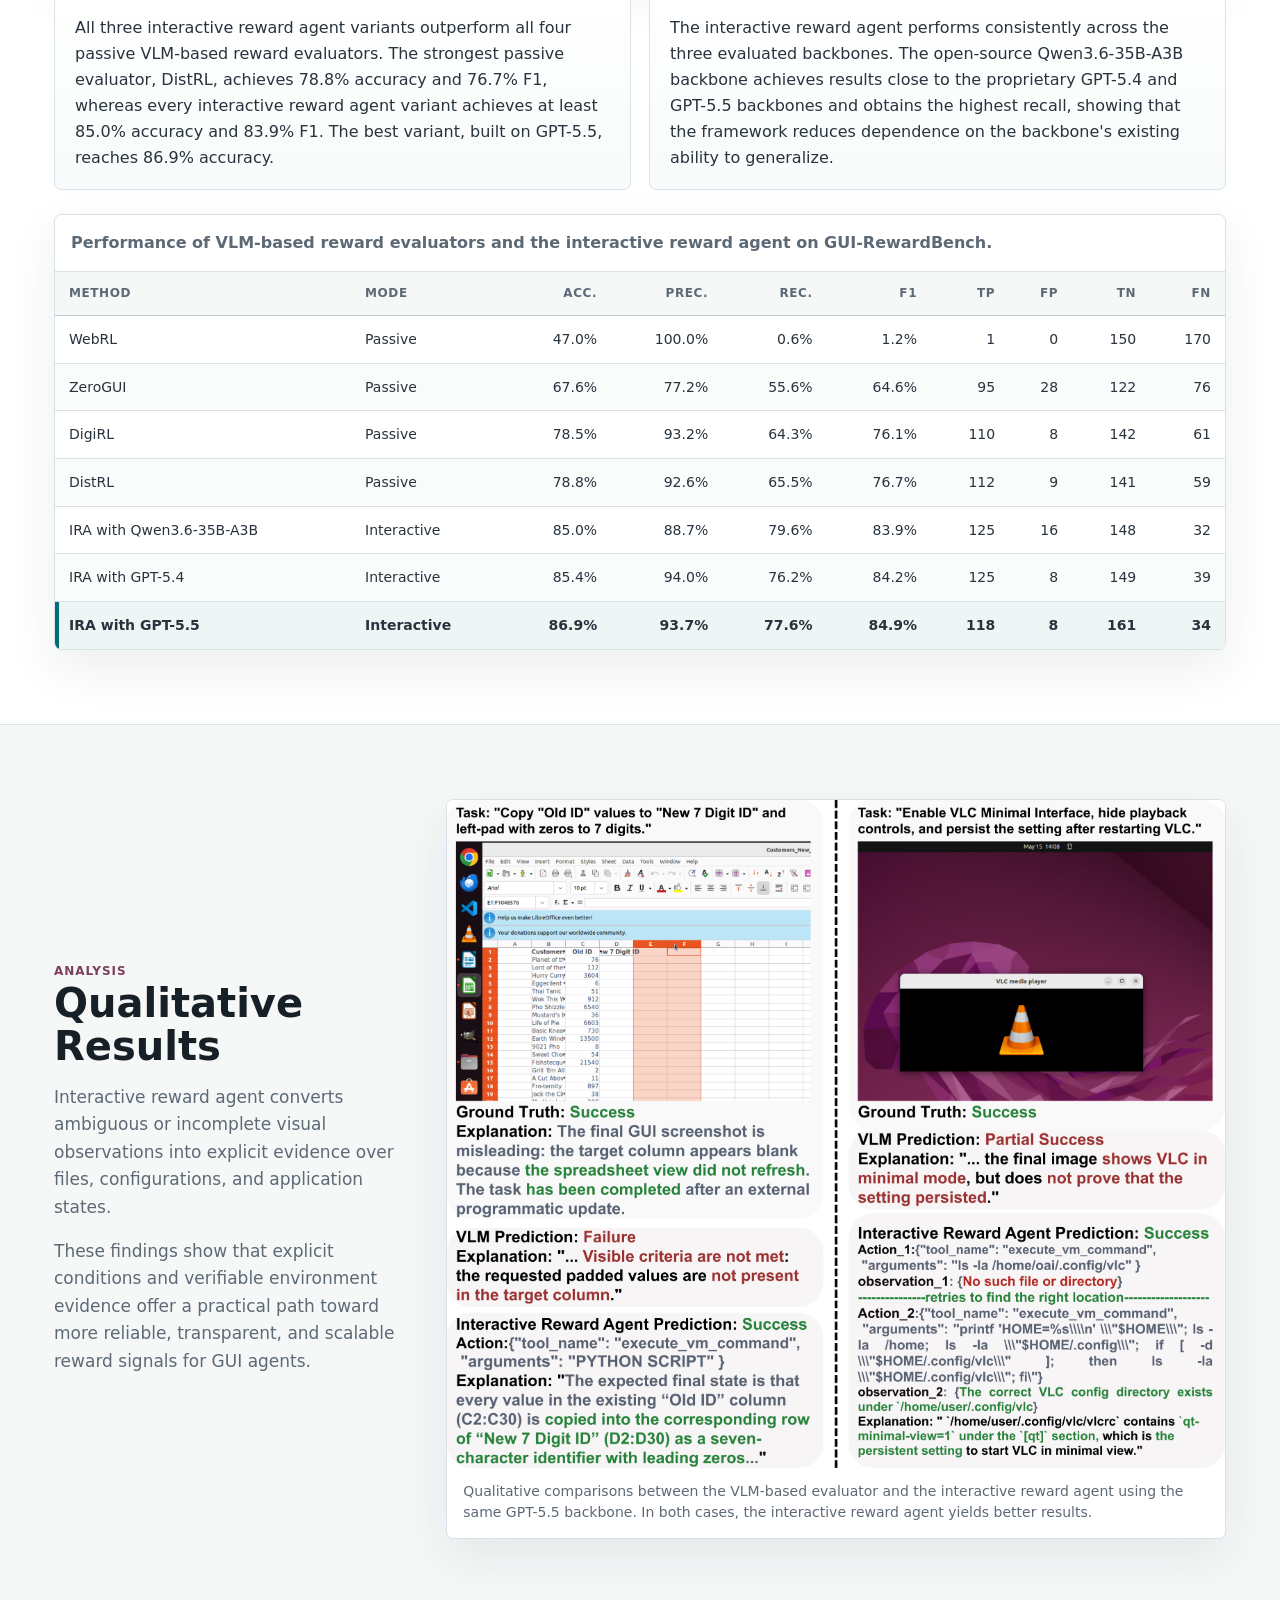
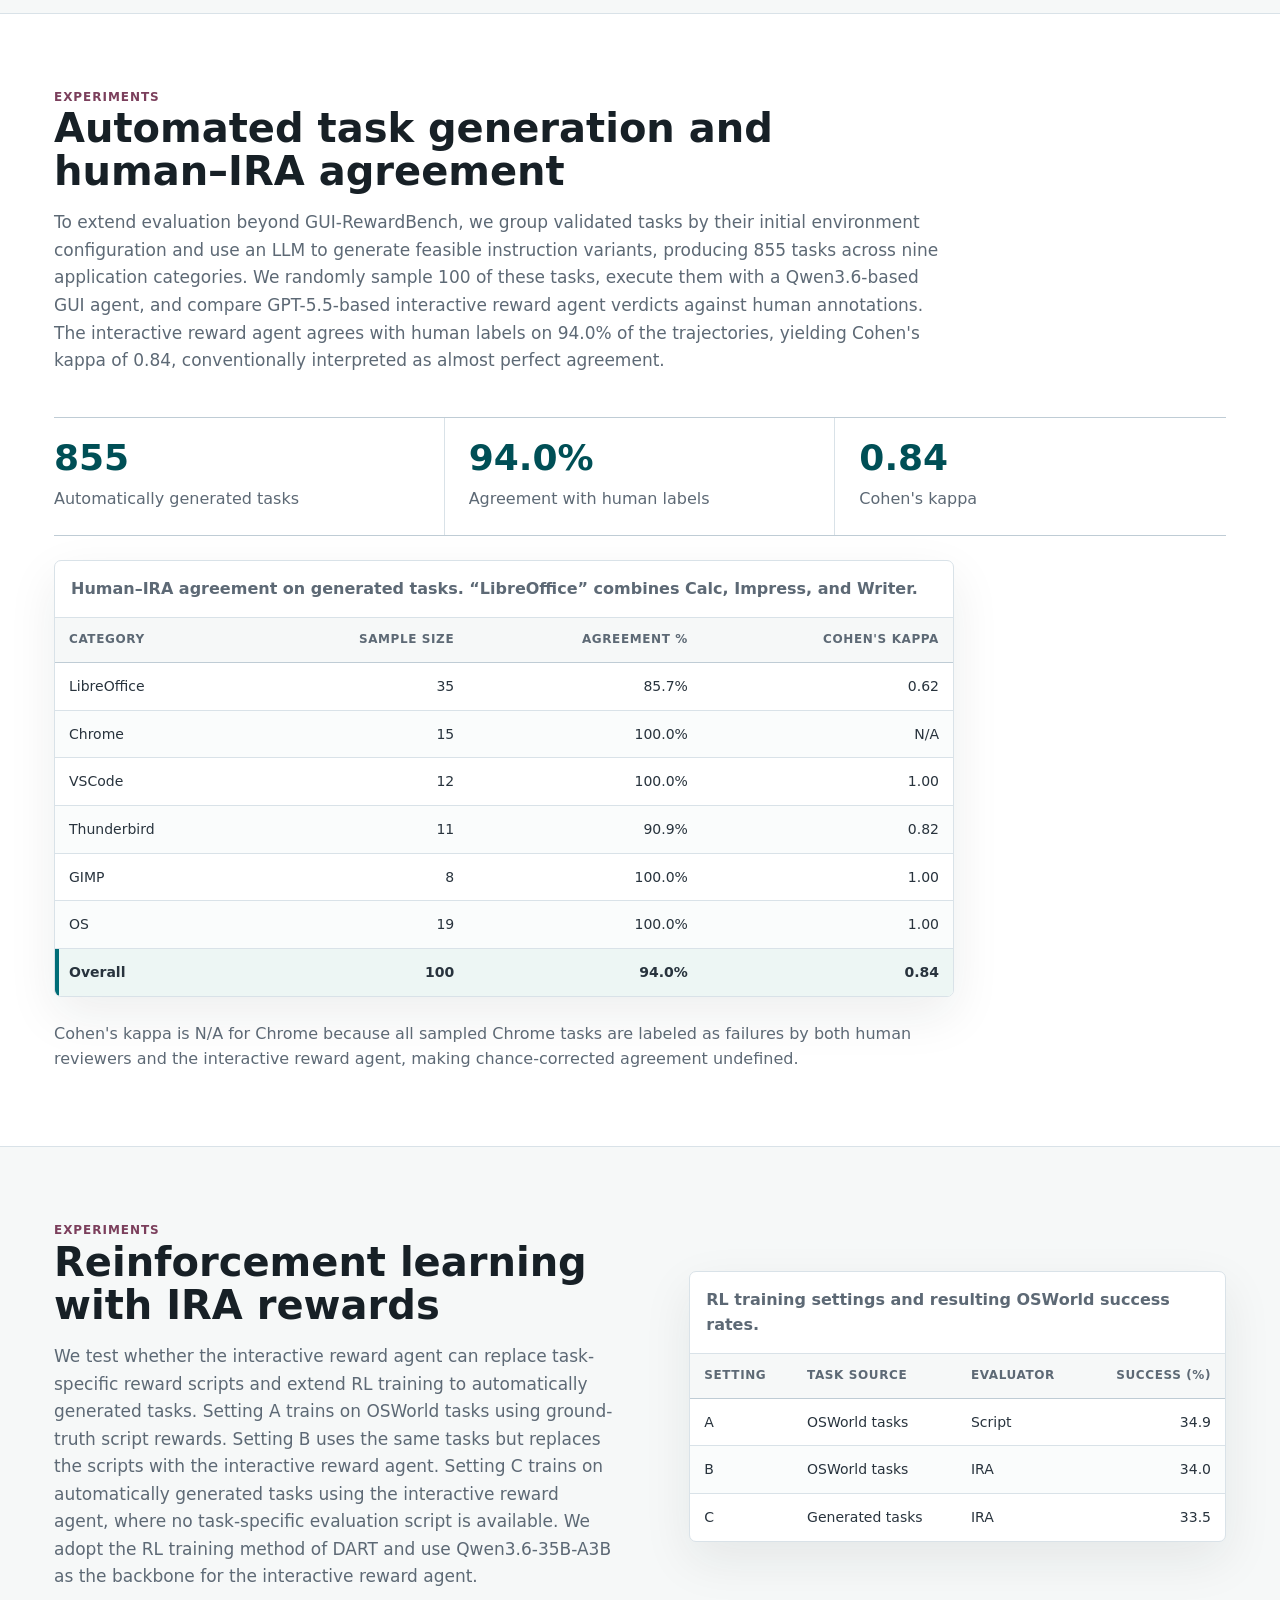
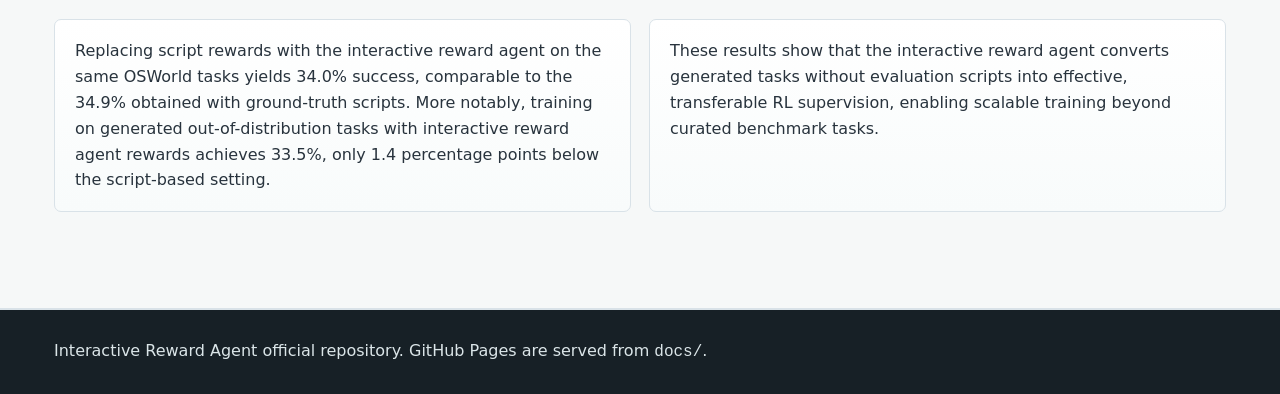
==== commit 97368c00: "Improve GitHub Pages layout - Add section anchor links to the sticky header nav - Center hero figure" ====
--- a/docs/index.html
+++ b/docs/index.html
@@ -10,8 +10,15 @@
 <body>
 <a class="skip-link" href="#main">Skip to main content</a>
 <header class="site-header">
-  <nav class="nav single-page-nav" aria-label="Site">
+  <nav class="nav" aria-label="Site">
     <a class="brand" href="index.html">Interactive Reward Agent</a>
+    <div class="nav-links">
+      <a href="#method-title">Method</a>
+      <a href="#bench-title">Benchmark</a>
+      <a href="#result-title">Results</a>
+      <a href="#agreement-title">Human Agreement</a>
+      <a href="#rl-title">RL</a>
+    </div>
   </nav>
 </header>
 
@@ -49,14 +56,14 @@
   </section>
 
   <section class="paper-section" aria-labelledby="method-title">
-    <div class="container two-column">
-      <div class="section-copy">
+    <div class="container">
+      <div class="section-copy wide-copy">
         <p class="section-kicker">Method</p>
         <h2 id="method-title">Propose-then-verify evaluation</h2>
         <p>In this paper, we propose an interactive reward agent (IRA) built on a propose-then-verify framework equipped with tools for environment interaction. Given a task instruction and a GUI environment after the agent execution, the interactive reward agent first generates explicit task completion conditions and then verifies them through tools.</p>
         <p>Concretely, the interactive reward agent uses a VLM to propose task-specific completion conditions, rather than to directly judge task success. It then verifies these conditions by collecting evidence from the actual environment through system tools, application tools, and GUI tools.</p>
       </div>
-      <figure class="paper-figure">
+      <figure class="paper-figure wide-figure">
         <img src="assets/figures/pipeline_overview.png" width="4000" height="1520" alt="Interactive Reward Agent pipeline: from task instruction, screenshots, and environment state, through condition proposal and tool-based verification, to the final reward, verdict, and reasoning.">
         <figcaption>Overview of the interactive reward agent. Given a task instruction, the initial and final screenshots, and an interactive environment state, the agent first proposes a set of task-grounded completion conditions. For each condition, it iteratively selects tool actions, receives environment feedback, and updates the interaction history until sufficient evidence is available to assign a binary verdict. The condition-level verdicts are then aggregated into the final reward, overall verdict, and reasoning.</figcaption>
       </figure>
@@ -105,7 +112,7 @@
         <p>The interactive reward agent performs consistently across the three evaluated backbones. The open-source Qwen3.6-35B-A3B backbone achieves results close to the proprietary GPT-5.4 and GPT-5.5 backbones and obtains the highest recall, showing that the framework reduces dependence on the backbone's existing ability to generalize.</p>
       </div>
       <div class="table-wrap paper-table-wrap" aria-label="Overall binary classification metrics">
-        <table>
+        <table class="results-table">
           <caption>Performance of VLM-based reward evaluators and the interactive reward agent on GUI-RewardBench.</caption>
           <thead>
             <tr>
@@ -162,8 +169,8 @@
         <div><dt>94.0%</dt><dd>Agreement with human labels</dd></div>
         <div><dt>0.84</dt><dd>Cohen's kappa</dd></div>
       </dl>
-      <div class="table-wrap paper-table-wrap" aria-label="Human–IRA agreement by category">
-        <table>
+      <div class="table-wrap paper-table-wrap compact-table" aria-label="Human–IRA agreement by category">
+        <table class="agreement-table">
           <caption>Human–IRA agreement on generated tasks. “LibreOffice” combines Calc, Impress, and Writer.</caption>
           <thead>
             <tr>
@@ -190,28 +197,30 @@
 
   <section class="paper-section muted-section" aria-labelledby="rl-title">
     <div class="container">
-      <div class="section-copy wide-copy">
-        <p class="section-kicker">Experiments</p>
-        <h2 id="rl-title">Reinforcement learning with IRA rewards</h2>
-        <p>We test whether the interactive reward agent can replace task-specific reward scripts and extend RL training to automatically generated tasks. Setting A trains on OSWorld tasks using ground-truth script rewards. Setting B uses the same tasks but replaces the scripts with the interactive reward agent. Setting C trains on automatically generated tasks using the interactive reward agent, where no task-specific evaluation script is available. We adopt the RL training method of DART and use Qwen3.6-35B-A3B as the backbone for the interactive reward agent.</p>
-      </div>
-      <div class="table-wrap paper-table-wrap" aria-label="RL training settings and OSWorld success rates">
-        <table>
-          <caption>RL training settings and resulting OSWorld success rates.</caption>
-          <thead>
-            <tr>
-              <th>Setting</th>
-              <th>Task Source</th>
-              <th>Evaluator</th>
-              <th>Success (%)</th>
-            </tr>
-          </thead>
-          <tbody>
-            <tr><td>A</td><td>OSWorld tasks</td><td>Script</td><td>34.9</td></tr>
-            <tr><td>B</td><td>OSWorld tasks</td><td>IRA</td><td>34.0</td></tr>
-            <tr><td>C</td><td>Generated tasks</td><td>IRA</td><td>33.5</td></tr>
-          </tbody>
-        </table>
+      <div class="two-column rl-grid">
+        <div class="section-copy">
+          <p class="section-kicker">Experiments</p>
+          <h2 id="rl-title">Reinforcement learning with IRA rewards</h2>
+          <p>We test whether the interactive reward agent can replace task-specific reward scripts and extend RL training to automatically generated tasks. Setting A trains on OSWorld tasks using ground-truth script rewards. Setting B uses the same tasks but replaces the scripts with the interactive reward agent. Setting C trains on automatically generated tasks using the interactive reward agent, where no task-specific evaluation script is available. We adopt the RL training method of DART and use Qwen3.6-35B-A3B as the backbone for the interactive reward agent.</p>
+        </div>
+        <div class="table-wrap paper-table-wrap compact-table" aria-label="RL training settings and OSWorld success rates">
+          <table class="rl-table">
+            <caption>RL training settings and resulting OSWorld success rates.</caption>
+            <thead>
+              <tr>
+                <th>Setting</th>
+                <th>Task Source</th>
+                <th>Evaluator</th>
+                <th>Success (%)</th>
+              </tr>
+            </thead>
+            <tbody>
+              <tr><td>A</td><td>OSWorld tasks</td><td>Script</td><td>34.9</td></tr>
+              <tr><td>B</td><td>OSWorld tasks</td><td>IRA</td><td>34.0</td></tr>
+              <tr><td>C</td><td>Generated tasks</td><td>IRA</td><td>33.5</td></tr>
+            </tbody>
+          </table>
+        </div>
       </div>
       <div class="result-readout">
         <p>Replacing script rewards with the interactive reward agent on the same OSWorld tasks yields 34.0% success, comparable to the 34.9% obtained with ground-truth scripts. More notably, training on generated out-of-distribution tasks with interactive reward agent rewards achieves 33.5%, only 1.4 percentage points below the script-based setting.</p>
--- a/docs/styles.css
+++ b/docs/styles.css
@@ -20,6 +20,8 @@
 
 html { scroll-behavior: smooth; }
 
+[id] { scroll-margin-top: 84px; }
+
 body {
   margin: 0;
   color: var(--ink);
@@ -78,14 +80,27 @@
   gap: 24px;
 }
 
-.single-page-nav {
-  justify-content: flex-start;
-}
-
 .brand {
   font-weight: 850;
   color: var(--ink);
   text-decoration: none;
+}
+
+.nav-links {
+  display: flex;
+  flex-wrap: wrap;
+  gap: 22px;
+}
+
+.nav-links a {
+  color: var(--muted);
+  font-size: 14px;
+  font-weight: 680;
+  text-decoration: none;
+}
+
+.nav-links a:hover {
+  color: var(--teal-dark);
 }
 
 .container {
@@ -248,16 +263,12 @@
   display: block;
   width: 100%;
   height: auto;
-  background: #f1f4f5;
+  background: #ffffff;
 }
 
 .hero-figure {
-  max-height: 760px;
-}
-
-.hero-figure img {
-  max-height: 650px;
-  object-fit: contain;
+  max-width: 820px;
+  margin: 0 auto;
 }
 
 figcaption {
@@ -270,7 +281,7 @@
 .figure-pair,
 .media-grid {
   display: grid;
-  grid-template-columns: minmax(0, 1.22fr) minmax(280px, 0.78fr);
+  grid-template-columns: minmax(0, 2fr) minmax(250px, 1fr);
   gap: 22px;
   align-items: stretch;
 }
@@ -344,14 +355,22 @@
 
 th {
   color: var(--muted);
+  background: var(--page);
   font-size: 12px;
   font-weight: 820;
+  letter-spacing: 0.05em;
   text-transform: uppercase;
+  border-bottom: 1px solid var(--line-strong);
 }
 
 td {
   color: var(--ink-soft);
   font-size: 14px;
+  font-variant-numeric: tabular-nums;
+}
+
+tbody tr:nth-child(even):not(.highlight-row) td {
+  background: #fafcfc;
 }
 
 tr:last-child td { border-bottom: 0; }
@@ -372,6 +391,39 @@
 .paper-table-wrap td,
 .paper-table-wrap th {
   white-space: nowrap;
+}
+
+.results-table th:nth-child(n+3),
+.results-table td:nth-child(n+3),
+.agreement-table th:nth-child(n+2),
+.agreement-table td:nth-child(n+2),
+.rl-table th:last-child,
+.rl-table td:last-child {
+  text-align: right;
+}
+
+.compact-table {
+  max-width: 900px;
+}
+
+.compact-table table {
+  min-width: 0;
+}
+
+.rl-grid {
+  grid-template-columns: minmax(320px, 1.05fr) minmax(0, 0.95fr);
+}
+
+.rl-grid .section-copy {
+  max-width: 560px;
+}
+
+.rl-grid .paper-table-wrap {
+  margin-top: 0;
+}
+
+.rl-grid + .result-readout {
+  margin-top: 28px;
 }
 
 .band {
@@ -566,6 +618,9 @@
     padding-top: 14px;
     padding-bottom: 14px;
   }
+  .nav-links {
+    gap: 14px;
+  }
   .container {
     padding-left: 18px;
     padding-right: 18px;
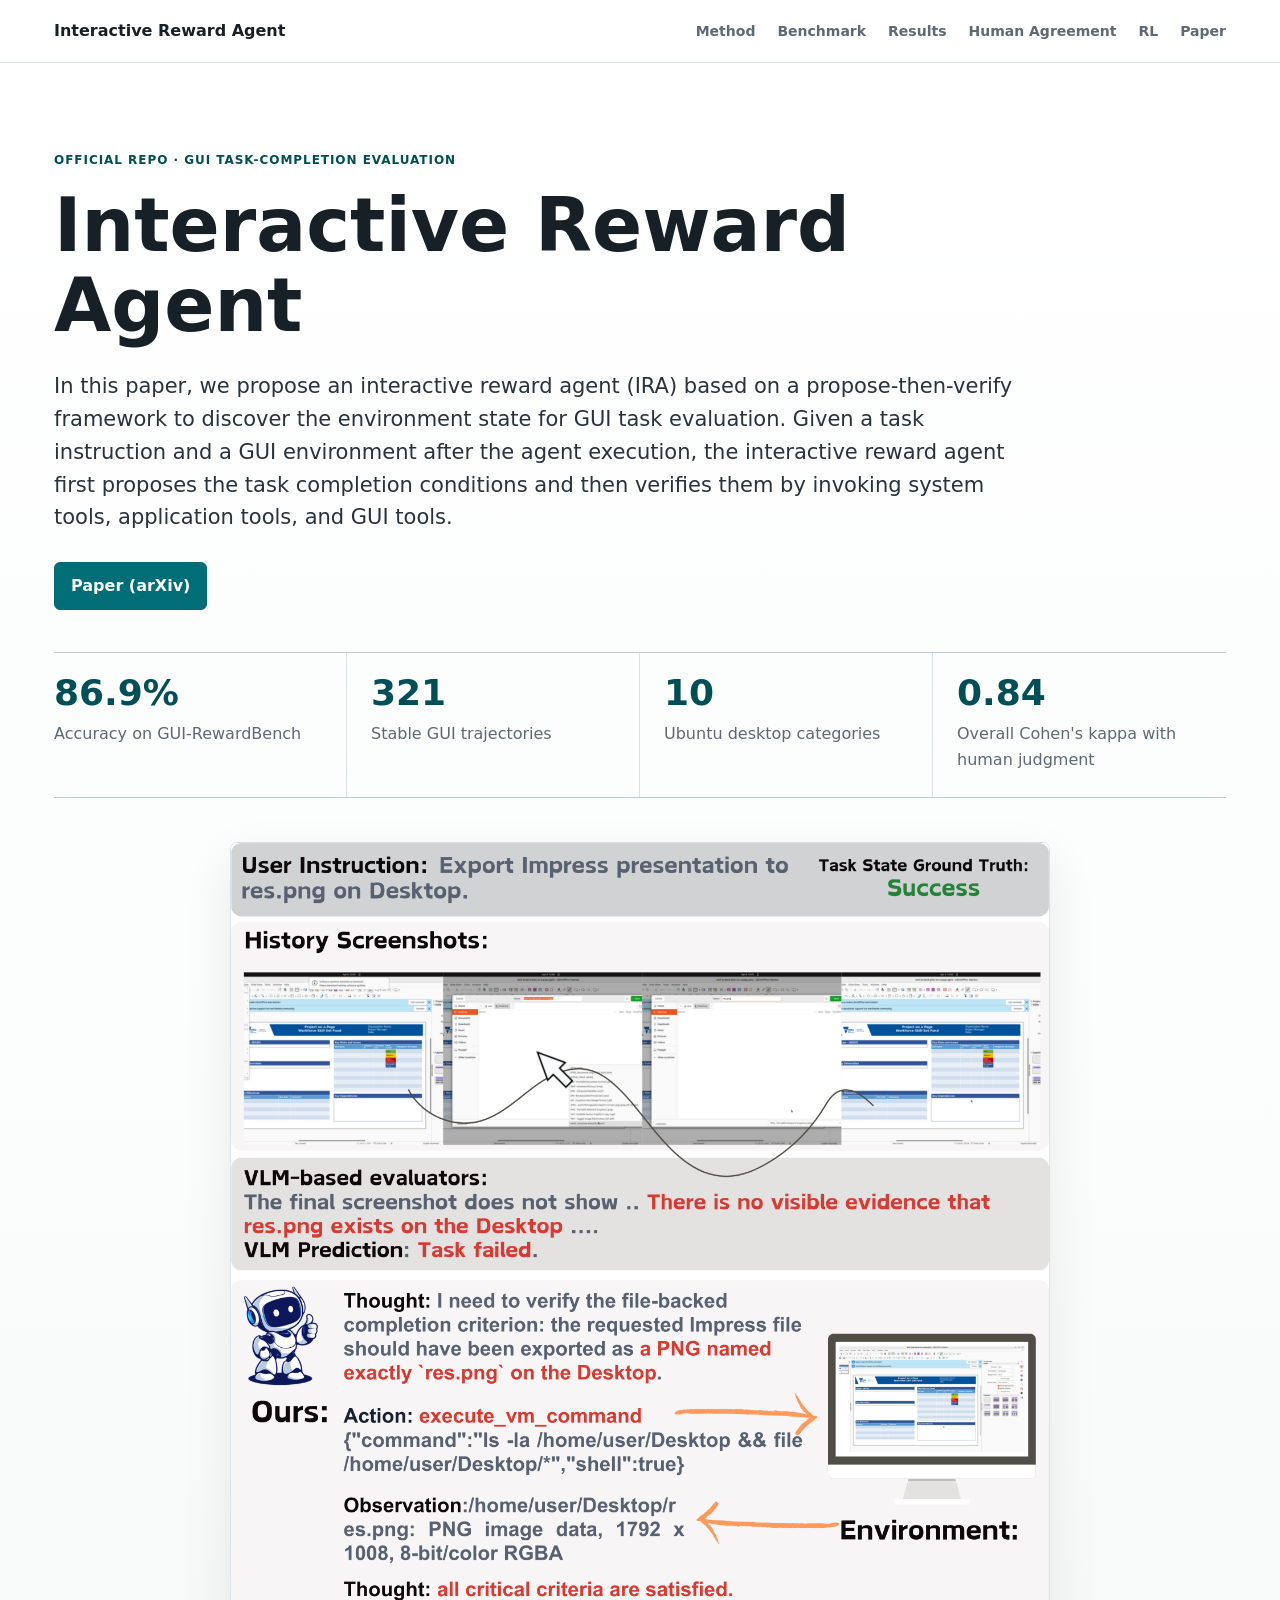
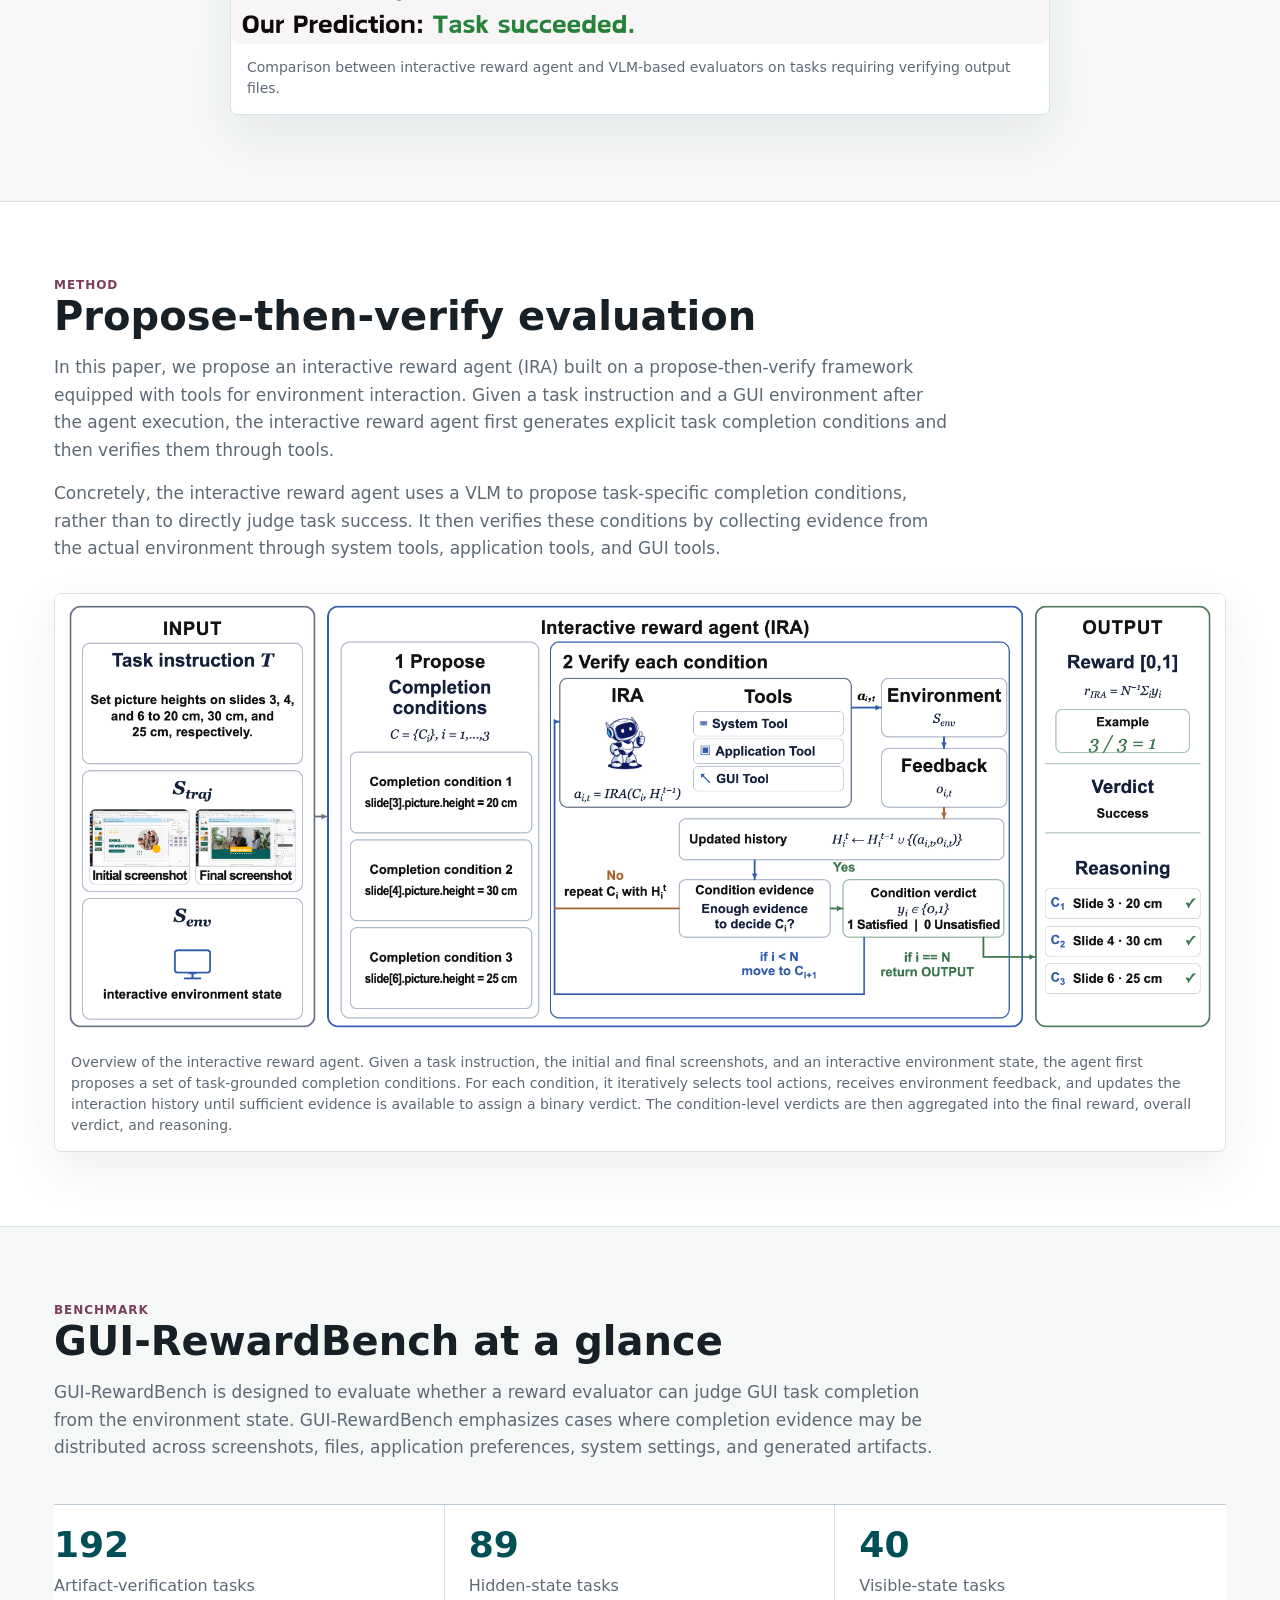
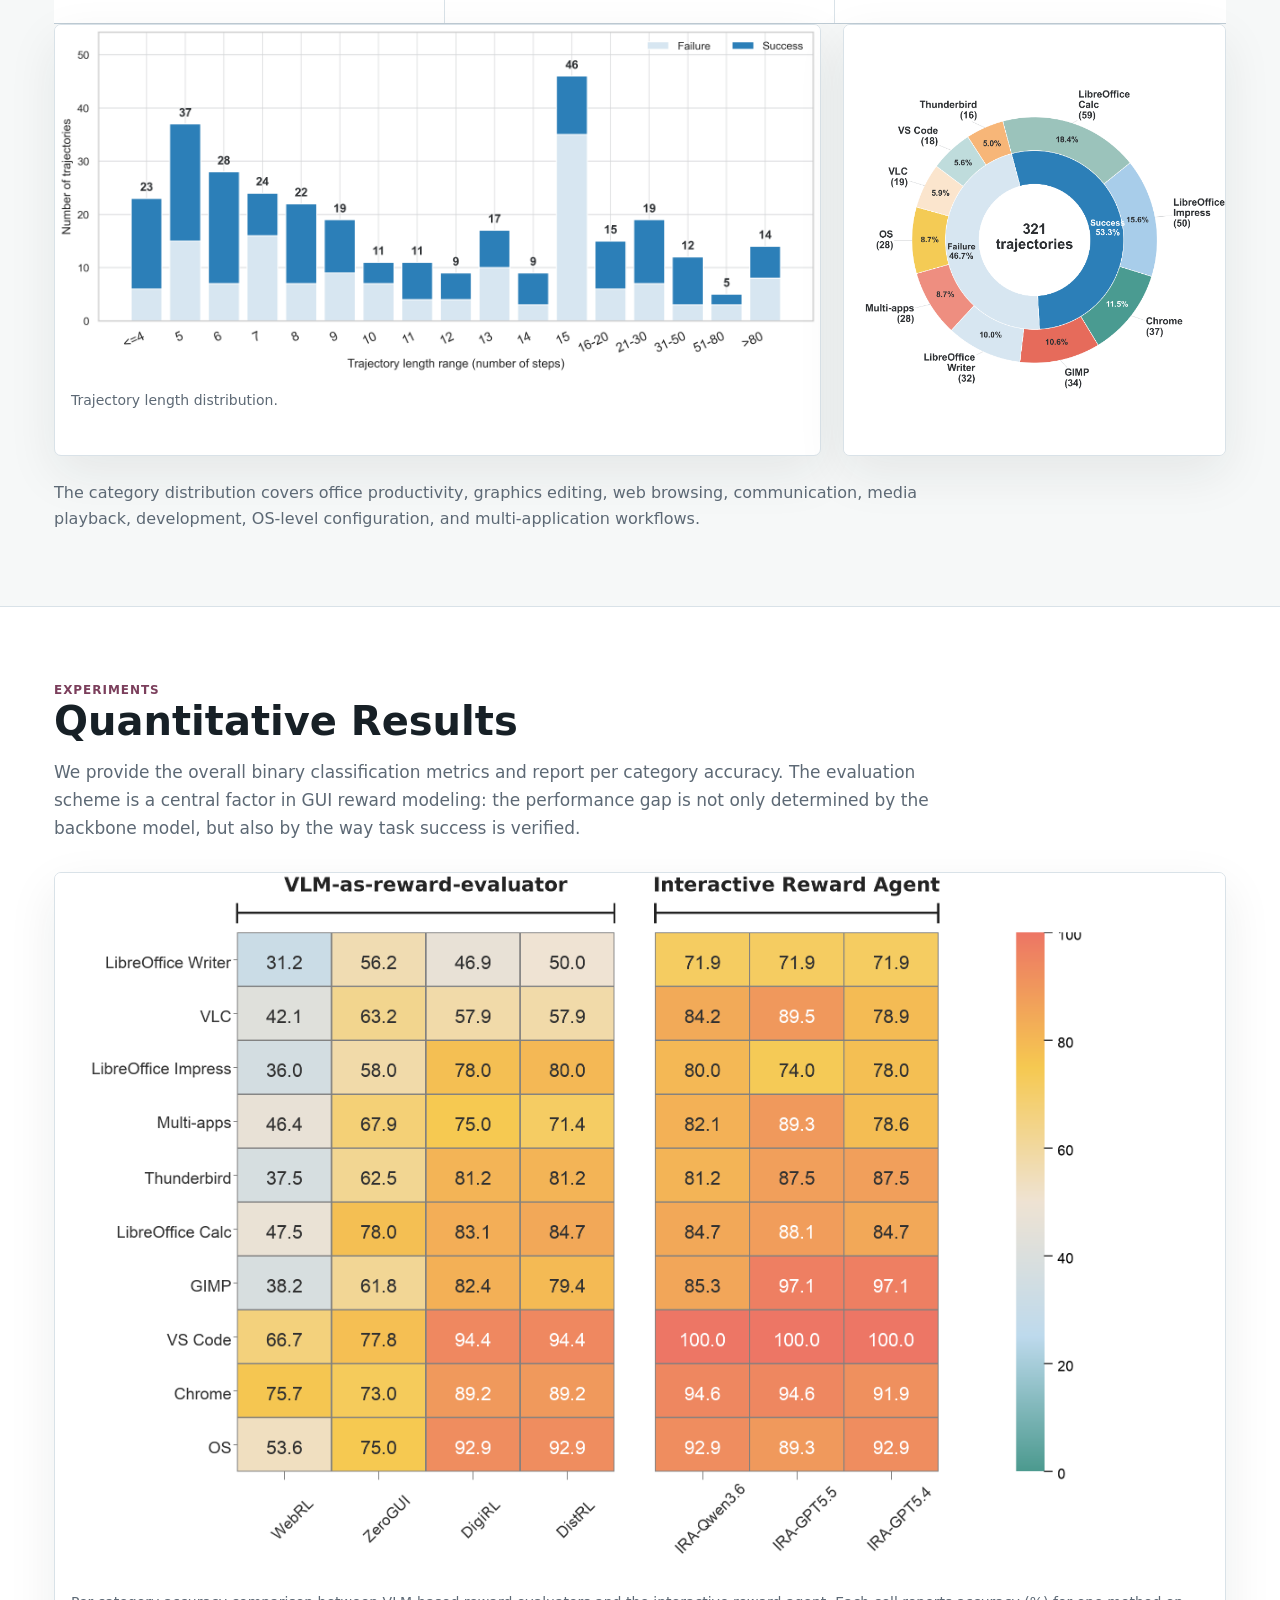
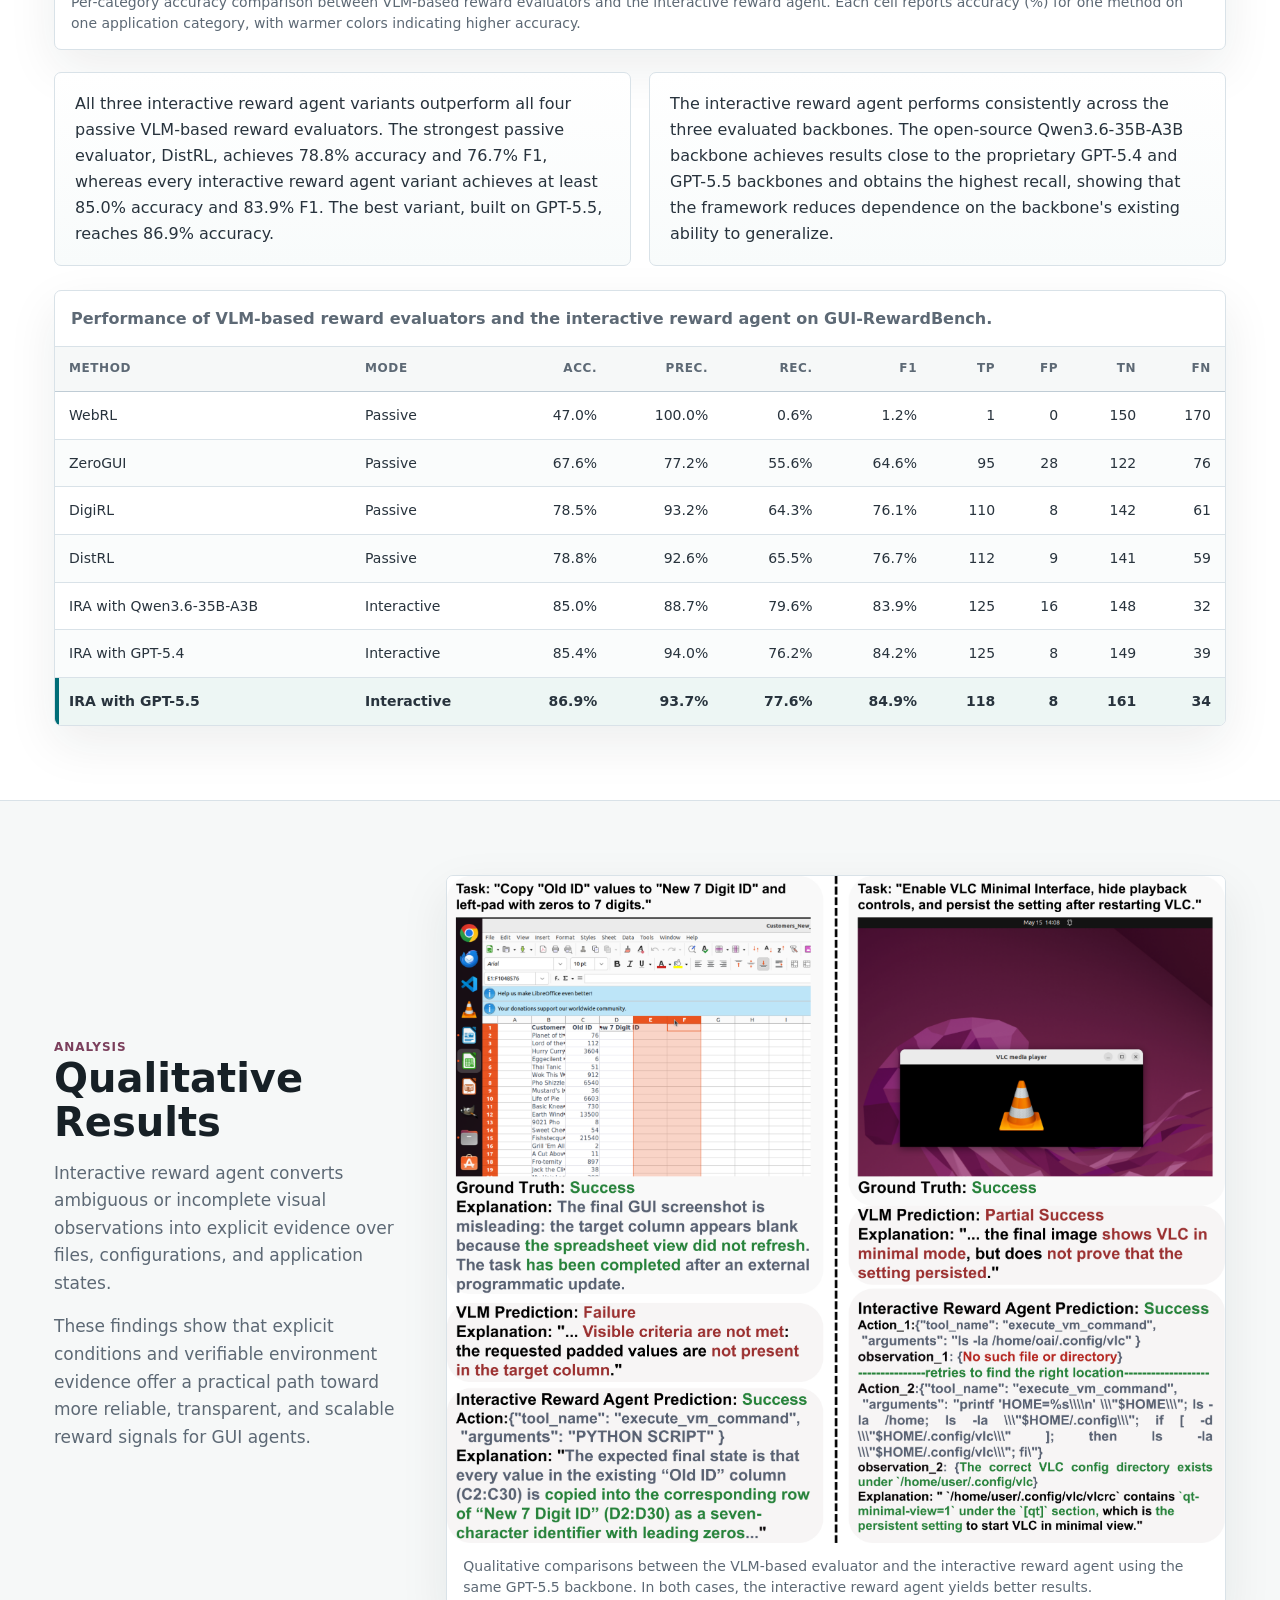
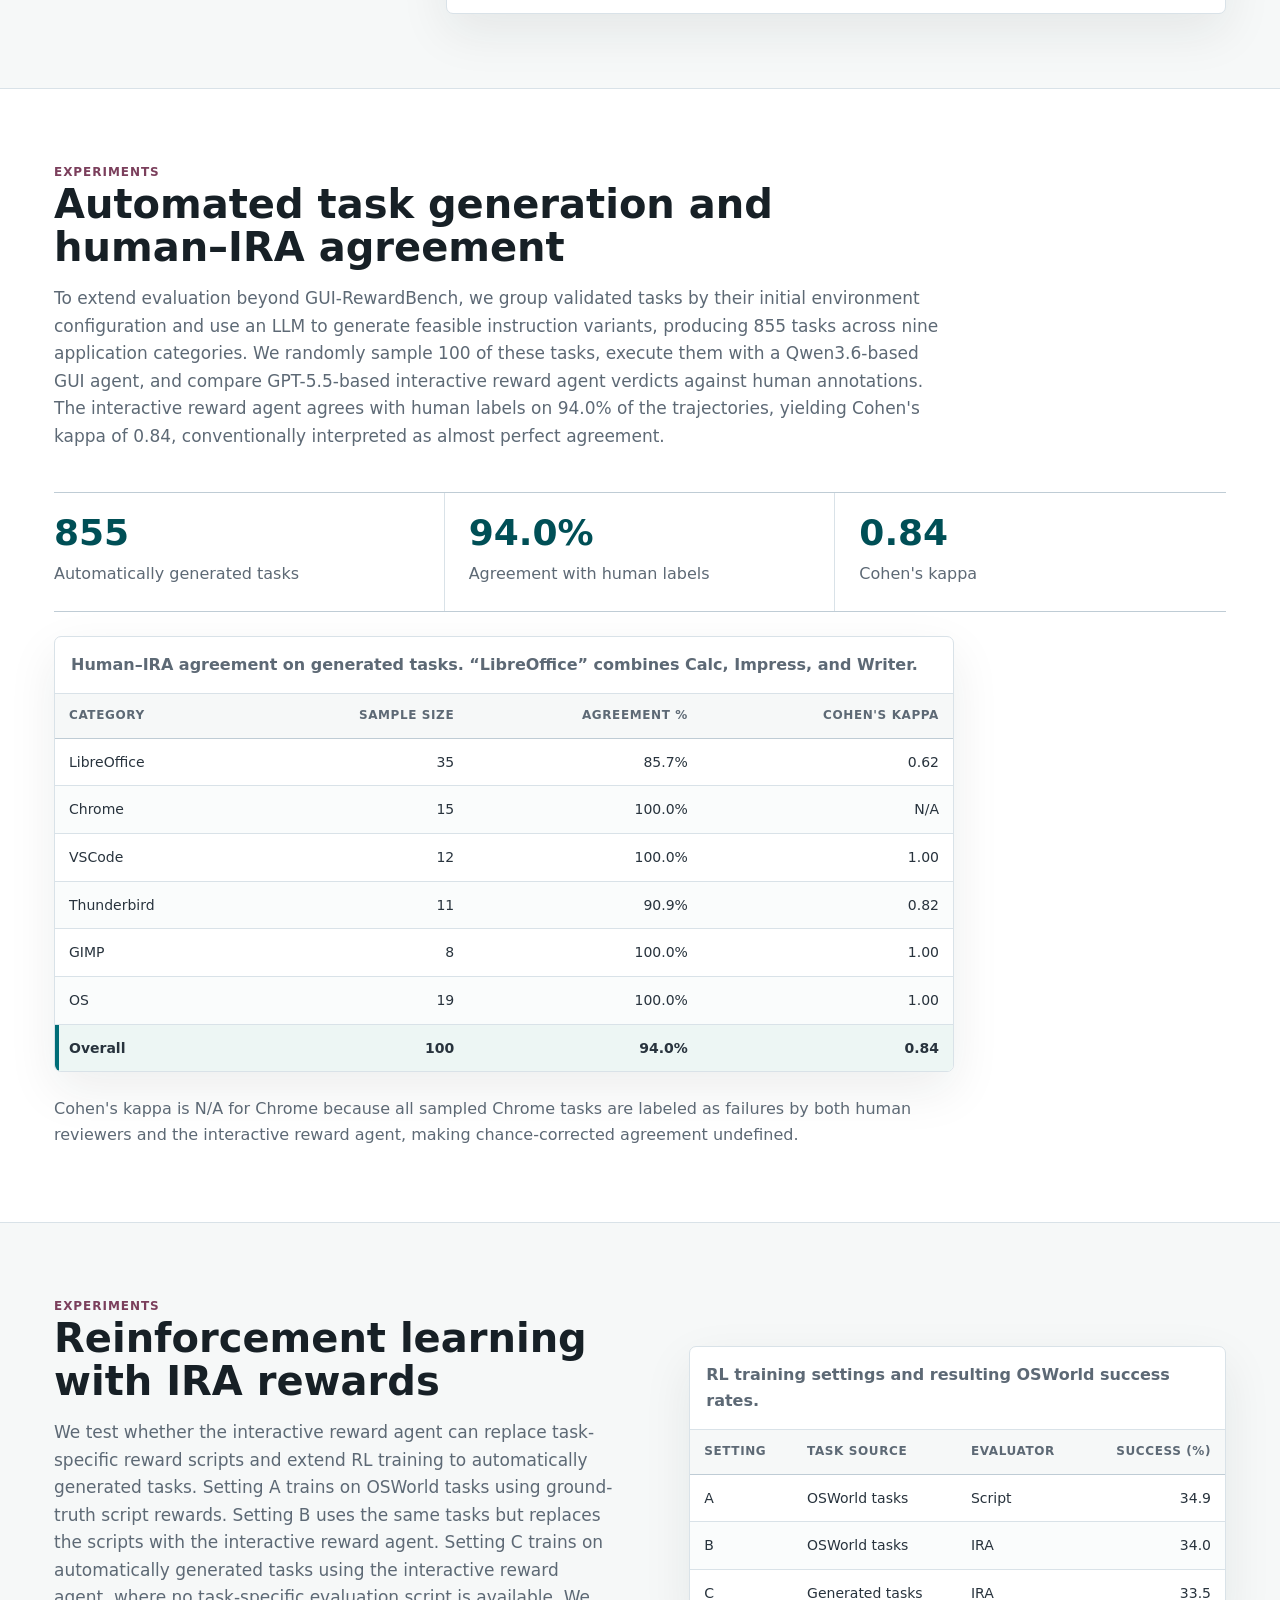
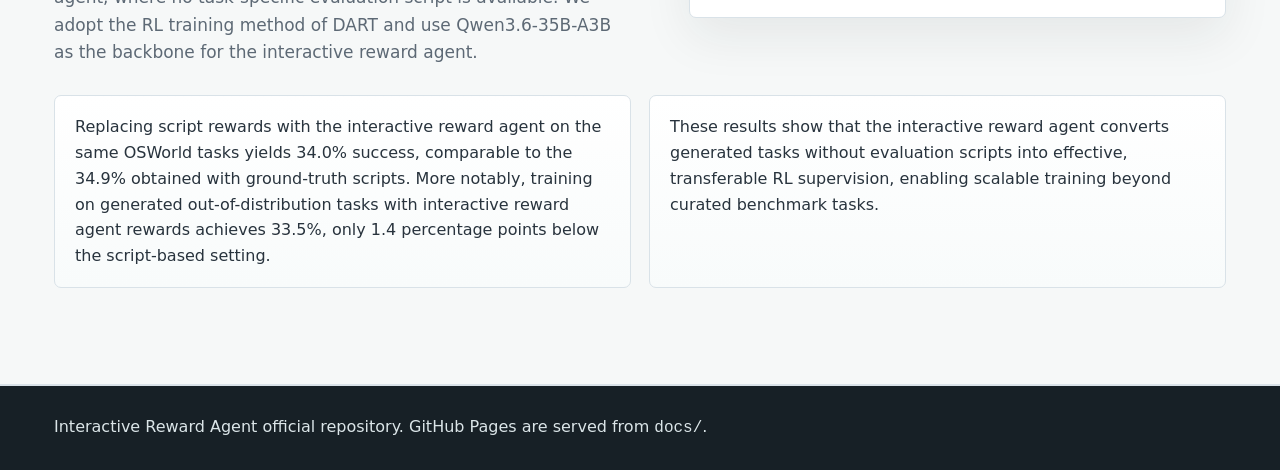
==== commit a67e7569: "Add arXiv paper link to GitHub Pages Co-Authored-By: Claude Fable 5 <noreply@anthropic.com>" ====
--- a/docs/index.html
+++ b/docs/index.html
@@ -18,6 +18,7 @@
       <a href="#result-title">Results</a>
       <a href="#agreement-title">Human Agreement</a>
       <a href="#rl-title">RL</a>
+      <a href="https://arxiv.org/pdf/2607.25904" target="_blank" rel="noopener">Paper</a>
     </div>
   </nav>
 </header>
@@ -28,6 +29,9 @@
       <p class="eyebrow">Official Repo · GUI Task-Completion Evaluation</p>
       <h1 id="page-title">Interactive Reward Agent</h1>
       <p class="lead">In this paper, we propose an interactive reward agent (IRA) based on a propose-then-verify framework to discover the environment state for GUI task evaluation. Given a task instruction and a GUI environment after the agent execution, the interactive reward agent first proposes the task completion conditions and then verifies them by invoking system tools, application tools, and GUI tools.</p>
+      <div class="hero-actions">
+        <a class="button primary" href="https://arxiv.org/pdf/2607.25904" target="_blank" rel="noopener">Paper (arXiv)</a>
+      </div>
       <dl class="fact-strip" aria-label="Paper summary">
         <div>
           <dt>86.9%</dt>
